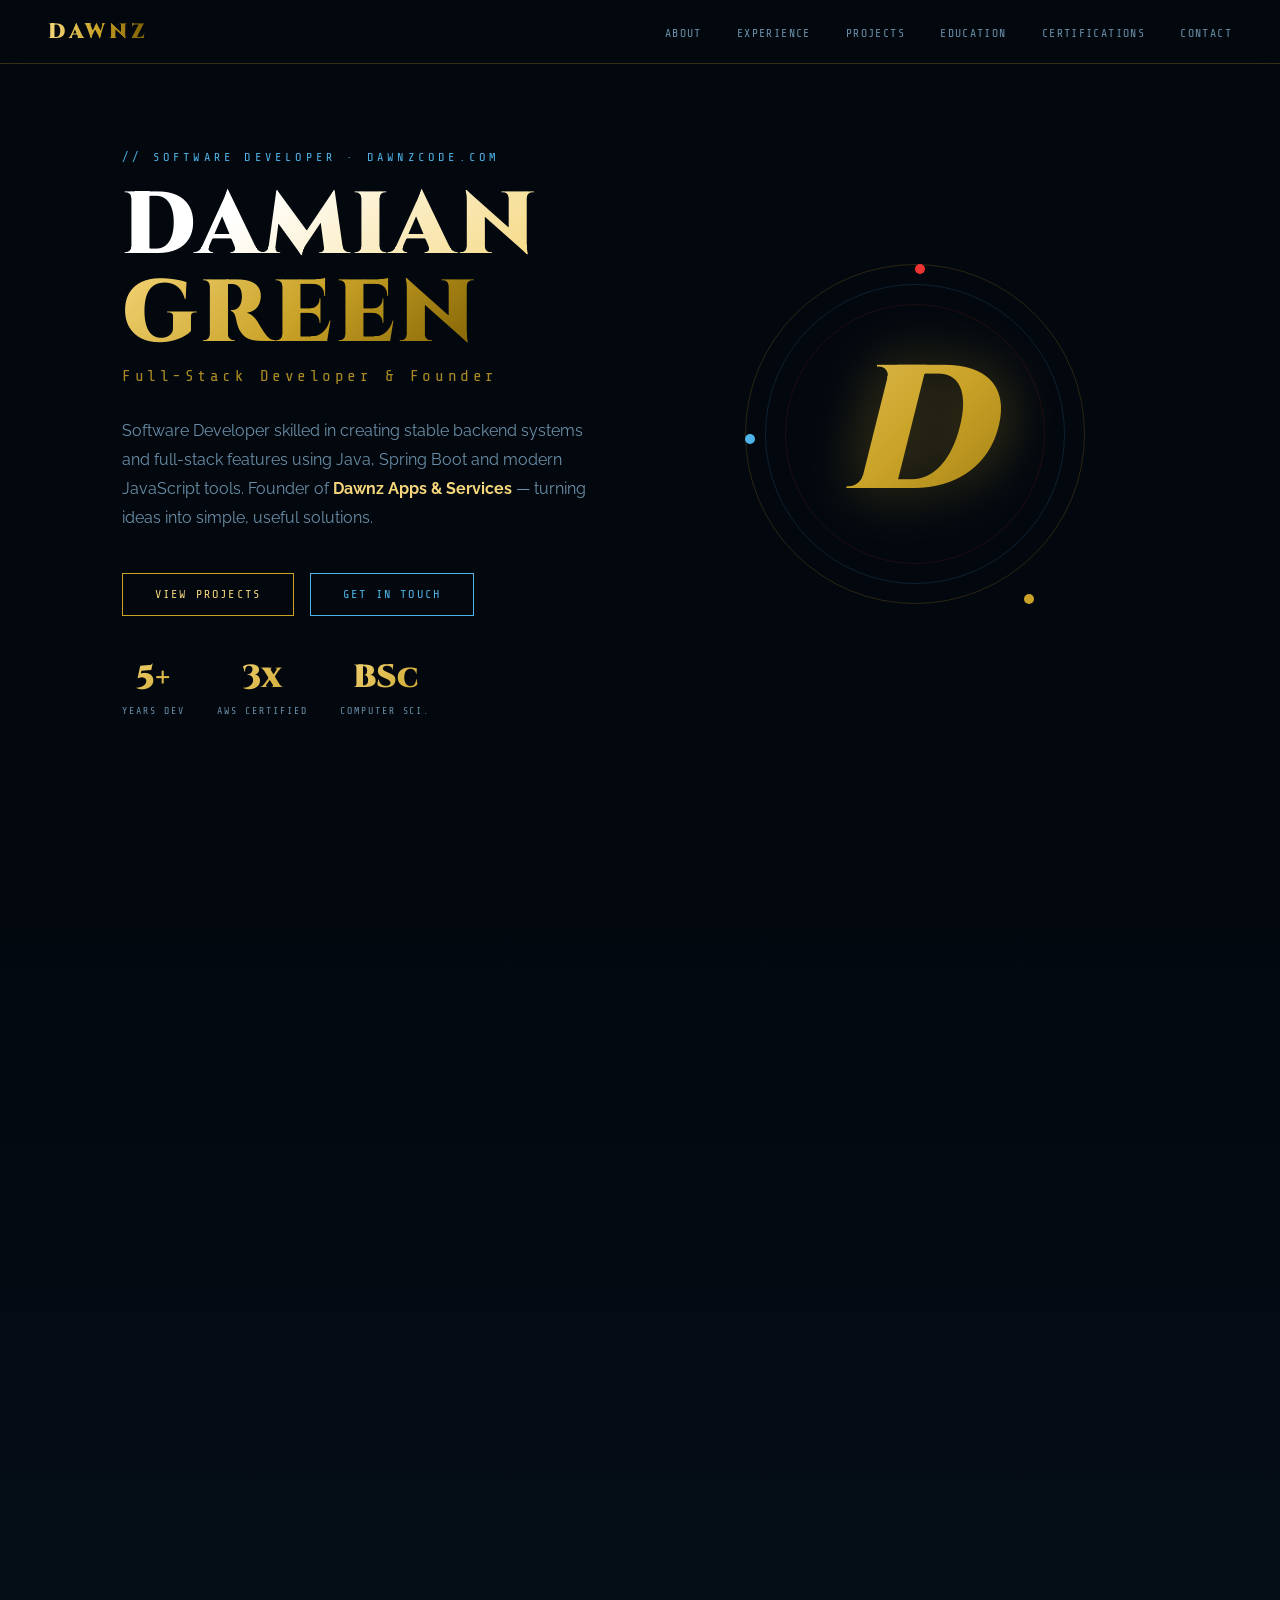
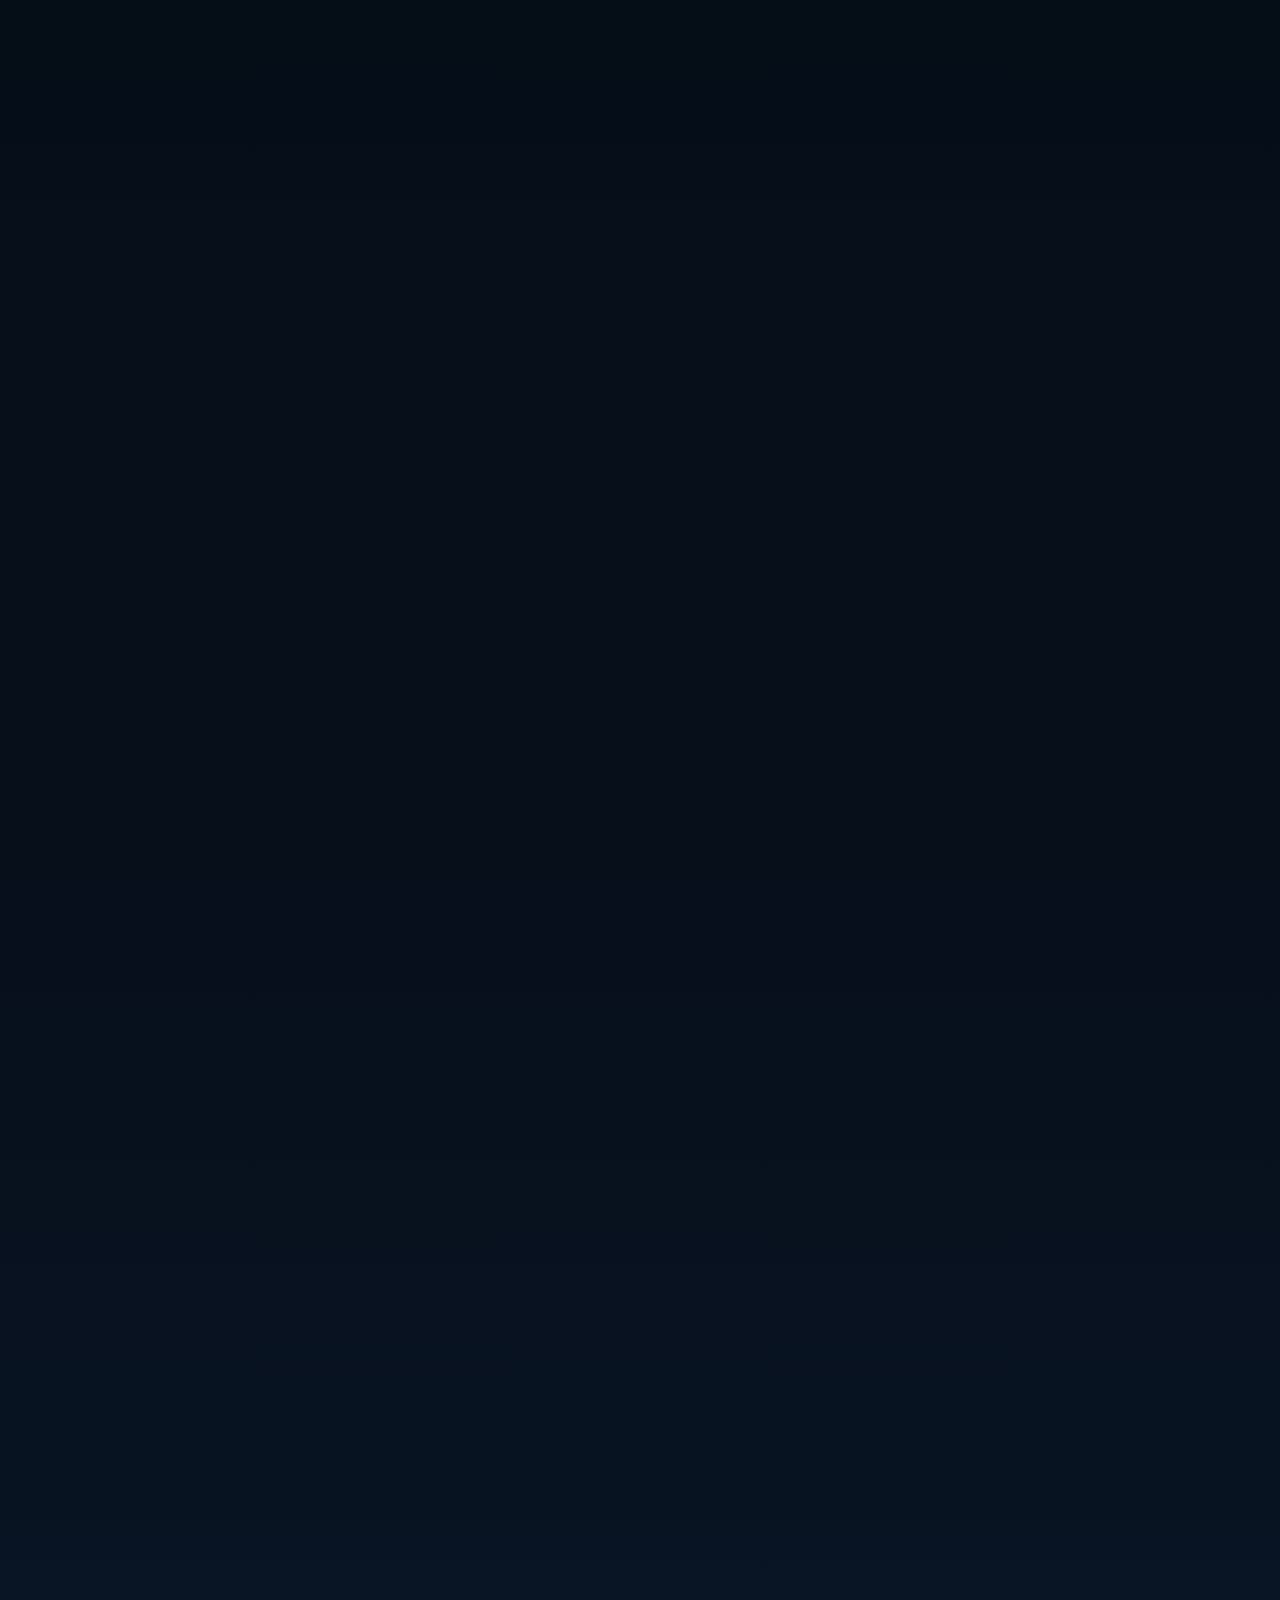
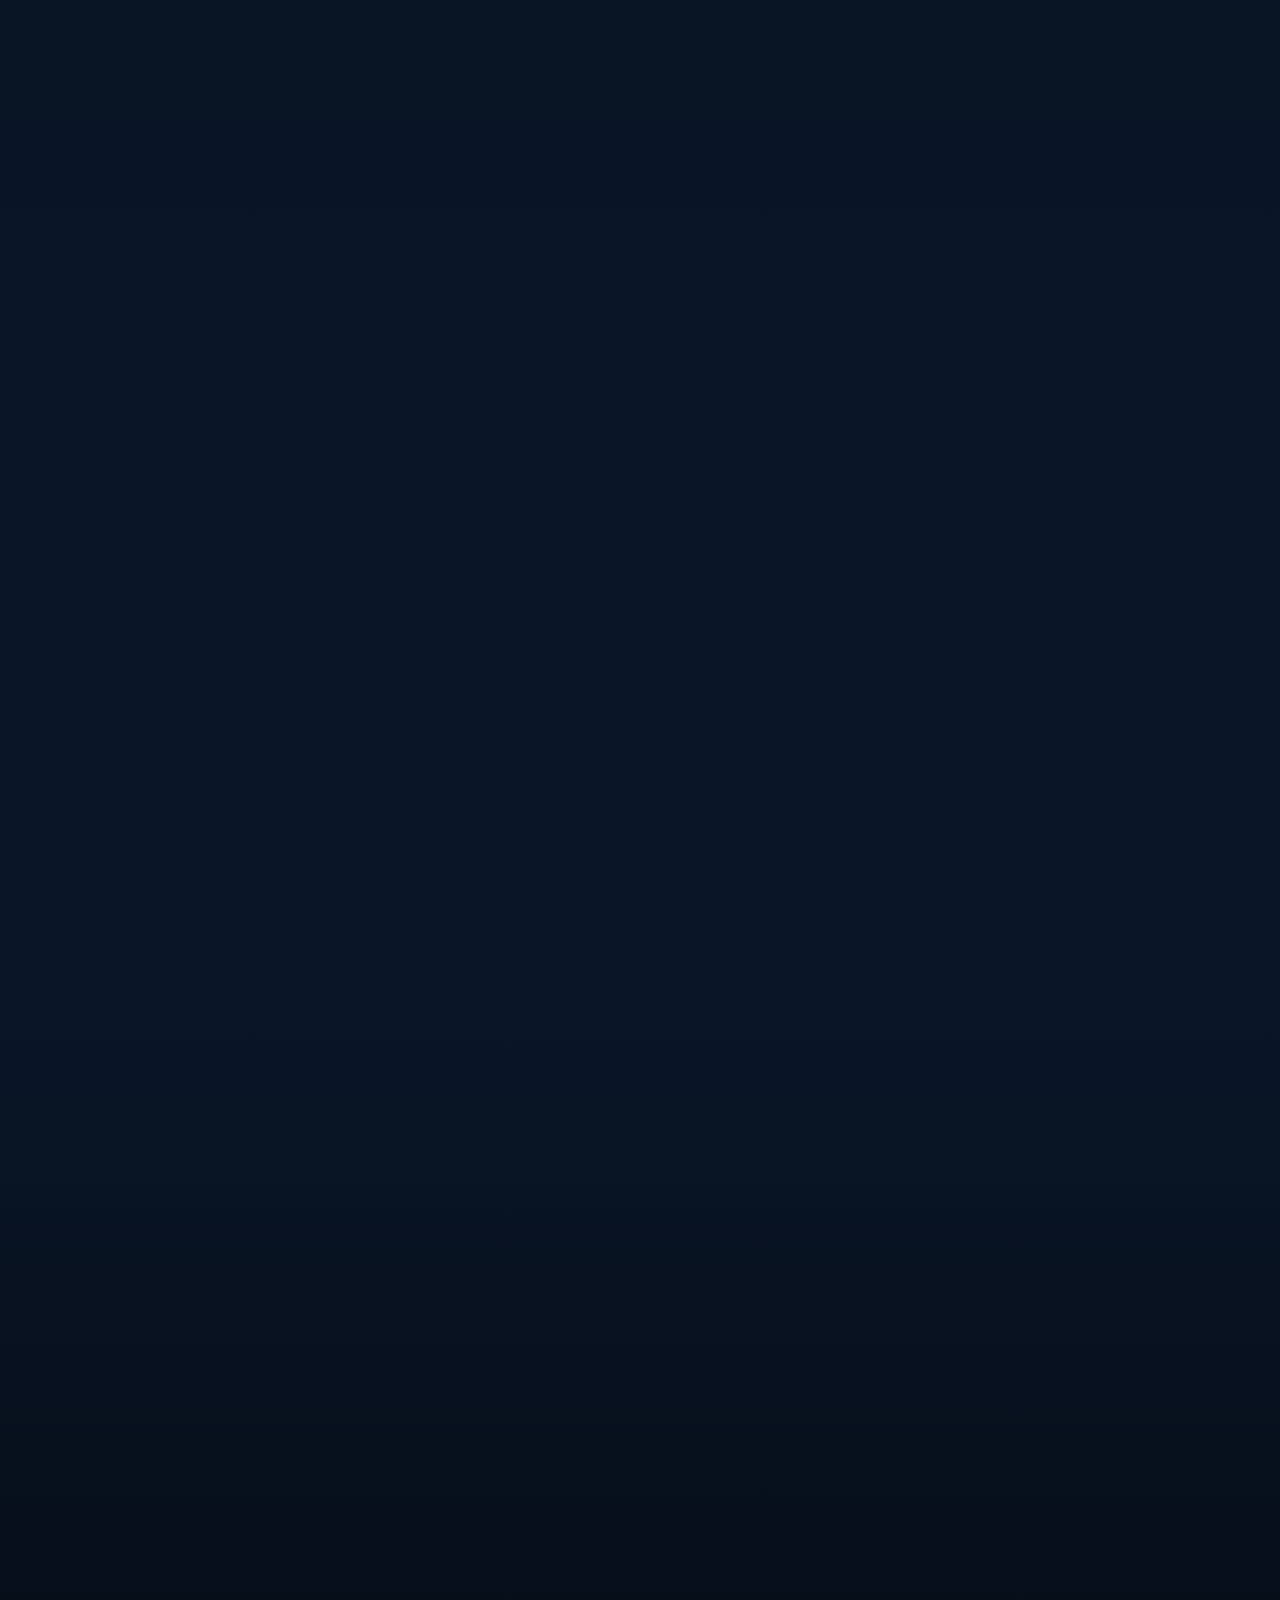
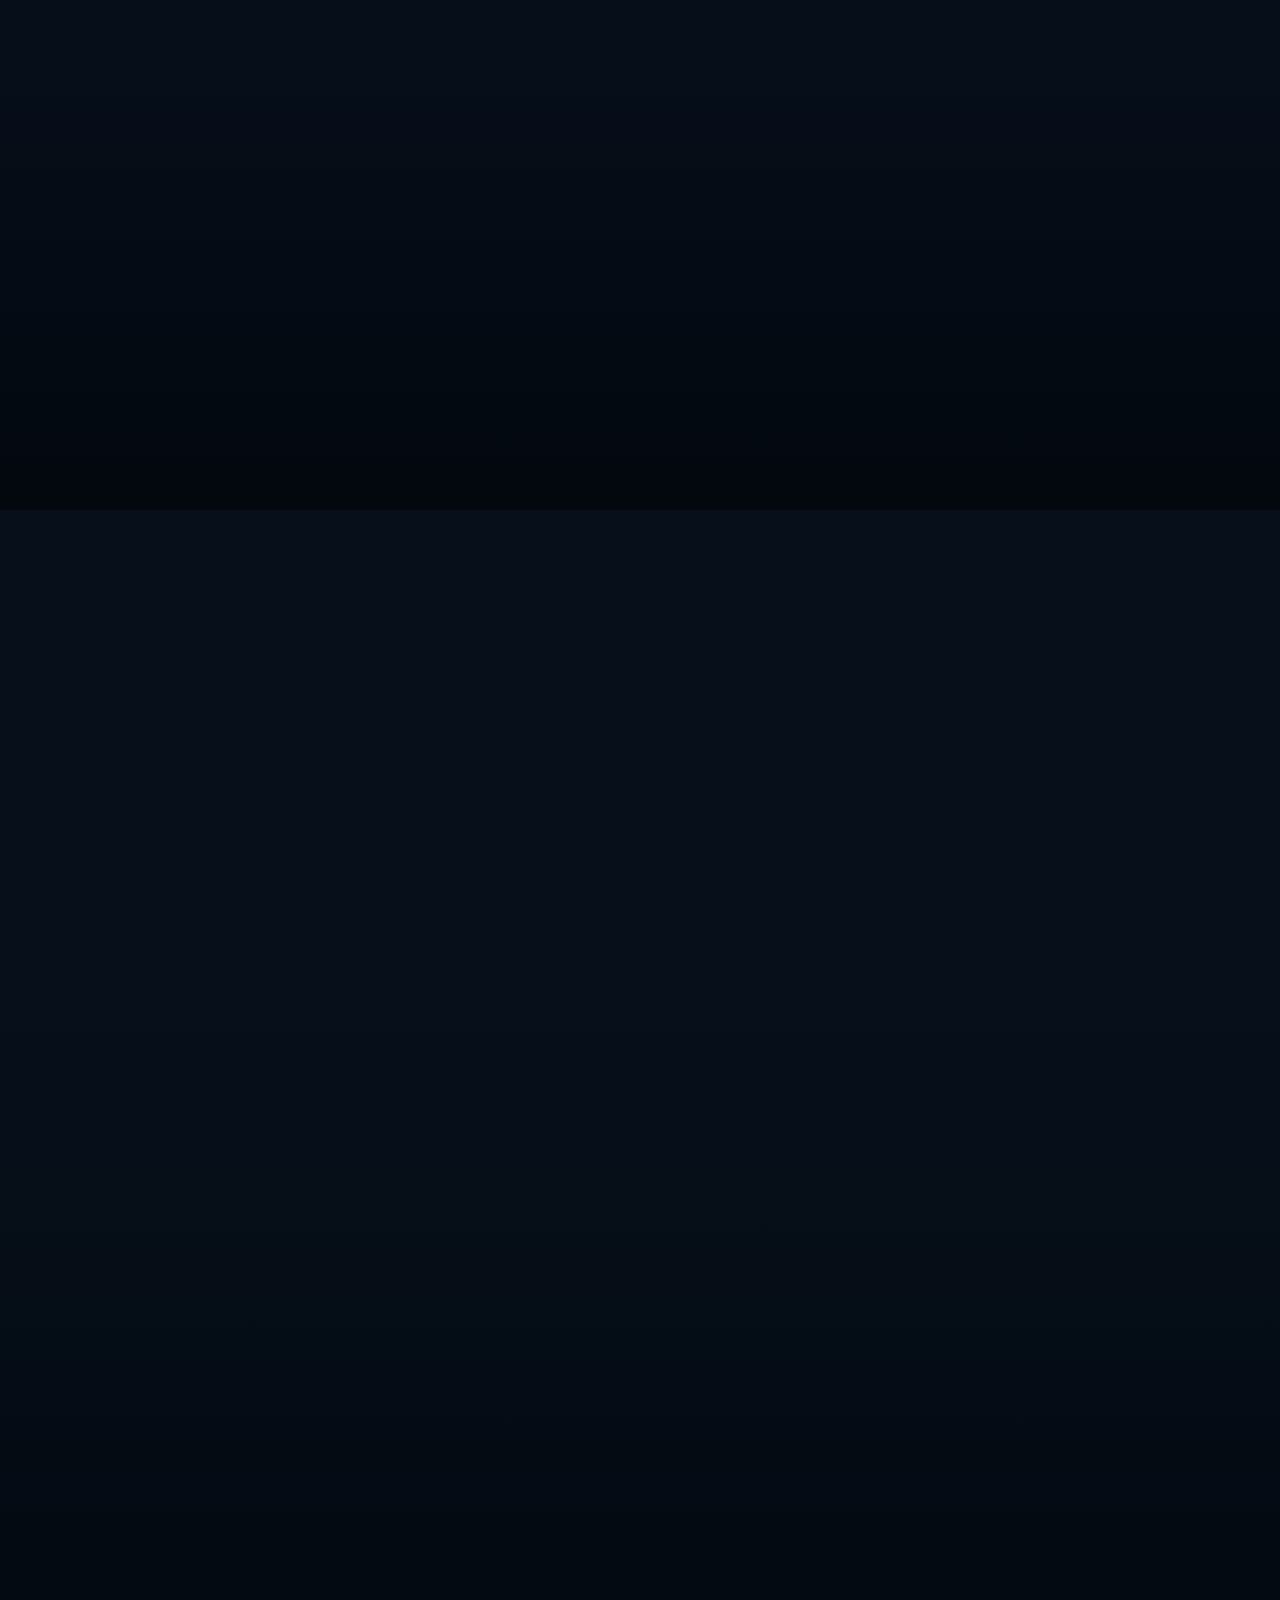
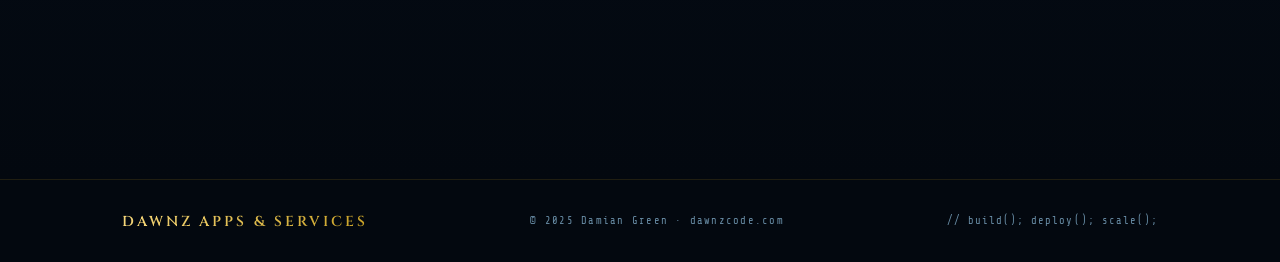
==== index.html @ a631eecb "git init" ====
<!DOCTYPE html>
<html lang="en">
<head>
<meta charset="UTF-8"/>
<meta name="viewport" content="width=device-width, initial-scale=1.0"/>
<title>Damian Green — Software Developer | dawnzcode.com</title>
<link href="https://fonts.googleapis.com/css2?family=Cinzel:wght@400;600;900&family=Share+Tech+Mono&family=Raleway:wght@300;400;600&display=swap" rel="stylesheet"/>
<style>
:root {
  --gold:    #C9A227;
  --gold-lt: #F5D67A;
  --gold-dk: #7A5C00;
  --blue:    #4EB3E8;
  --blue-dk: #1A6FA8;
  --red:     #EE3333;
  --bg:      #03080F;
  --bg2:     #060f1a;
  --bg3:     #0a1628;
  --text:    #D0E8F8;
  --muted:   #6a8fa8;
  --white:   #FFFFFF;
  --font-title: 'Cinzel', serif;
  --font-mono:  'Share Tech Mono', monospace;
  --font-body:  'Raleway', sans-serif;
}

*, *::before, *::after { box-sizing: border-box; margin: 0; padding: 0; }

html { scroll-behavior: smooth; }

body {
  background: var(--bg);
  color: var(--text);
  font-family: var(--font-body);
  overflow-x: hidden;
  cursor: default;
}

/* ── MATRIX CANVAS ─────────────────────────────── */
#matrix-bg {
  position: fixed; inset: 0;
  z-index: 0;
  opacity: 0.13;
  pointer-events: none;
}

/* ── NAV ────────────────────────────────────────── */
nav {
  position: fixed; top: 0; left: 0; right: 0;
  z-index: 100;
  display: flex; align-items: center; justify-content: space-between;
  padding: 0 3rem;
  height: 64px;
  background: rgba(3,8,15,0.88);
  backdrop-filter: blur(12px);
  border-bottom: 1px solid rgba(201,162,39,0.25);
}

.nav-logo {
  font-family: var(--font-title);
  font-size: 1.3rem;
  font-weight: 900;
  letter-spacing: 0.18em;
  background: linear-gradient(90deg, var(--gold-lt), var(--gold), var(--gold-dk));
  -webkit-background-clip: text; -webkit-text-fill-color: transparent;
  text-decoration: none;
}

.nav-links { display: flex; gap: 2.2rem; list-style: none; }
.nav-links a {
  font-family: var(--font-mono);
  font-size: 0.72rem;
  letter-spacing: 0.12em;
  color: var(--muted);
  text-decoration: none;
  text-transform: uppercase;
  transition: color 0.2s;
  position: relative;
}
.nav-links a::after {
  content: '';
  position: absolute; bottom: -4px; left: 0; right: 0;
  height: 1px;
  background: var(--gold);
  transform: scaleX(0);
  transition: transform 0.2s;
}
.nav-links a:hover { color: var(--gold-lt); }
.nav-links a:hover::after { transform: scaleX(1); }

/* ── SECTIONS ───────────────────────────────────── */
section {
  position: relative; z-index: 1;
  padding: 6rem 0;
}

.container {
  max-width: 1100px;
  margin: 0 auto;
  padding: 0 2rem;
}

/* ── SECTION LABELS ─────────────────────────────── */
.section-label {
  font-family: var(--font-mono);
  font-size: 0.7rem;
  letter-spacing: 0.3em;
  color: var(--gold);
  opacity: 0.7;
  margin-bottom: 0.5rem;
  text-transform: uppercase;
}

.section-title {
  font-family: var(--font-title);
  font-size: clamp(1.8rem, 4vw, 2.8rem);
  font-weight: 600;
  letter-spacing: 0.08em;
  color: var(--white);
  margin-bottom: 1rem;
  position: relative;
}

.section-title span {
  background: linear-gradient(90deg, var(--gold-lt), var(--gold));
  -webkit-background-clip: text; -webkit-text-fill-color: transparent;
}

.divider {
  width: 80px; height: 2px;
  background: linear-gradient(90deg, var(--gold), var(--blue), var(--red));
  margin-bottom: 3rem;
  border-radius: 2px;
}

/* ── HERO ───────────────────────────────────────── */
#hero {
  min-height: 100vh;
  display: flex; align-items: center;
  padding-top: 64px;
  overflow: hidden;
}

.hero-grid {
  display: grid;
  grid-template-columns: 1fr 1fr;
  gap: 4rem;
  align-items: center;
}

.hero-eyebrow {
  font-family: var(--font-mono);
  font-size: 0.75rem;
  letter-spacing: 0.35em;
  color: var(--blue);
  text-transform: uppercase;
  margin-bottom: 1.2rem;
}

.hero-name {
  font-family: var(--font-title);
  font-size: clamp(3rem, 7vw, 5.5rem);
  font-weight: 900;
  line-height: 1;
  letter-spacing: 0.04em;
  margin-bottom: 0.5rem;
}

.hero-name .first {
  background: linear-gradient(135deg, var(--white) 30%, var(--gold-lt));
  -webkit-background-clip: text; -webkit-text-fill-color: transparent;
}
.hero-name .last {
  background: linear-gradient(135deg, var(--gold-lt), var(--gold), var(--gold-dk));
  -webkit-background-clip: text; -webkit-text-fill-color: transparent;
}

.hero-role {
  font-family: var(--font-mono);
  font-size: 1rem;
  letter-spacing: 0.22em;
  color: var(--gold);
  margin-bottom: 2rem;
  opacity: 0.85;
}

.hero-bio {
  font-size: 1rem;
  line-height: 1.8;
  color: var(--muted);
  max-width: 500px;
  margin-bottom: 2.5rem;
}

.hero-cta {
  display: flex; gap: 1rem; flex-wrap: wrap;
}

.btn-primary {
  font-family: var(--font-mono);
  font-size: 0.75rem;
  letter-spacing: 0.18em;
  text-transform: uppercase;
  padding: 0.85rem 2rem;
  background: transparent;
  border: 1px solid var(--gold);
  color: var(--gold-lt);
  cursor: pointer;
  text-decoration: none;
  transition: all 0.25s;
  position: relative;
  overflow: hidden;
}
.btn-primary::before {
  content: '';
  position: absolute; inset: 0;
  background: var(--gold);
  transform: translateX(-100%);
  transition: transform 0.25s;
  z-index: -1;
}
.btn-primary:hover { color: var(--bg); }
.btn-primary:hover::before { transform: translateX(0); }

.btn-secondary {
  font-family: var(--font-mono);
  font-size: 0.75rem;
  letter-spacing: 0.18em;
  text-transform: uppercase;
  padding: 0.85rem 2rem;
  background: transparent;
  border: 1px solid var(--blue);
  color: var(--blue);
  cursor: pointer;
  text-decoration: none;
  transition: all 0.25s;
}
.btn-secondary:hover {
  background: var(--blue);
  color: var(--bg);
}

/* Hero logo / visual side */
.hero-visual {
  display: flex; align-items: center; justify-content: center;
  position: relative;
}

.logo-container {
  position: relative;
  width: 340px; height: 340px;
}

.logo-ring {
  position: absolute; inset: 0;
  border-radius: 50%;
  border: 1px solid rgba(201,162,39,0.2);
  animation: ringPulse 3s ease-in-out infinite;
}
.logo-ring:nth-child(2) {
  inset: 20px;
  border-color: rgba(78,179,232,0.15);
  animation-delay: 0.8s;
}
.logo-ring:nth-child(3) {
  inset: 40px;
  border-color: rgba(238,51,51,0.12);
  animation-delay: 1.6s;
}

@keyframes ringPulse {
  0%, 100% { opacity: 0.4; transform: scale(1); }
  50% { opacity: 0.8; transform: scale(1.02); }
}

.logo-d {
  position: absolute; inset: 0;
  display: flex; align-items: center; justify-content: center;
  font-family: var(--font-title);
  font-size: 11rem;
  font-weight: 900;
  font-style: italic;
  background: linear-gradient(135deg, var(--gold-lt), var(--gold), var(--gold-dk));
  -webkit-background-clip: text; -webkit-text-fill-color: transparent;
  filter: drop-shadow(0 0 30px rgba(201,162,39,0.4));
  animation: logoFloat 4s ease-in-out infinite;
}

@keyframes logoFloat {
  0%, 100% { transform: translateY(0); }
  50% { transform: translateY(-8px); }
}

.logo-orbit {
  position: absolute;
  width: 10px; height: 10px;
  border-radius: 50%;
  animation: orbit 6s linear infinite;
}
.logo-orbit.blue { background: var(--blue); top: 50%; left: 0; animation-duration: 5s; }
.logo-orbit.red  { background: var(--red);  top: 0; left: 50%; animation-duration: 8s; animation-delay: -2s; }
.logo-orbit.gold { background: var(--gold); bottom: 0; right: 15%; animation-duration: 7s; animation-delay: -4s; }

@keyframes orbit {
  from { transform: rotate(0deg) translateX(160px) rotate(0deg); }
  to   { transform: rotate(360deg) translateX(160px) rotate(-360deg); }
}

.hero-stats {
  display: flex; gap: 2rem; margin-top: 2.5rem;
}
.stat { text-align: center; }
.stat-num {
  font-family: var(--font-title);
  font-size: 2rem;
  font-weight: 900;
  background: linear-gradient(135deg, var(--gold-lt), var(--gold));
  -webkit-background-clip: text; -webkit-text-fill-color: transparent;
  display: block;
}
.stat-label {
  font-family: var(--font-mono);
  font-size: 0.62rem;
  letter-spacing: 0.2em;
  color: var(--muted);
  text-transform: uppercase;
}

/* ── ABOUT ──────────────────────────────────────── */
#about { background: linear-gradient(180deg, var(--bg) 0%, var(--bg2) 100%); }

.about-grid {
  display: grid;
  grid-template-columns: 1fr 1fr;
  gap: 5rem;
  align-items: start;
}

.about-text p {
  font-size: 0.97rem;
  line-height: 1.9;
  color: var(--muted);
  margin-bottom: 1.2rem;
}

.about-text p strong {
  color: var(--gold-lt);
  font-weight: 600;
}

.info-grid {
  display: grid;
  grid-template-columns: 1fr 1fr;
  gap: 1rem;
  margin-top: 2rem;
}

.info-item {
  padding: 0.8rem 1rem;
  border: 1px solid rgba(201,162,39,0.18);
  background: rgba(201,162,39,0.04);
}
.info-label {
  font-family: var(--font-mono);
  font-size: 0.62rem;
  letter-spacing: 0.2em;
  color: var(--gold);
  text-transform: uppercase;
  display: block;
  margin-bottom: 0.2rem;
}
.info-value {
  font-size: 0.9rem;
  color: var(--text);
}

/* Tech stack */
.tech-stack { display: flex; flex-direction: column; gap: 1rem; }

.tech-item {}
.tech-header {
  display: flex; justify-content: space-between; align-items: center;
  margin-bottom: 0.4rem;
}
.tech-name {
  font-family: var(--font-mono);
  font-size: 0.78rem;
  letter-spacing: 0.1em;
  color: var(--text);
}
.tech-pct {
  font-family: var(--font-mono);
  font-size: 0.7rem;
  color: var(--gold);
}
.tech-bar {
  height: 3px;
  background: rgba(255,255,255,0.07);
  border-radius: 2px;
  overflow: hidden;
}
.tech-fill {
  height: 100%;
  border-radius: 2px;
  background: linear-gradient(90deg, var(--gold-dk), var(--gold), var(--gold-lt));
  transform: scaleX(0);
  transform-origin: left;
  transition: transform 1.2s cubic-bezier(0.16,1,0.3,1);
}
.tech-fill.blue-fill {
  background: linear-gradient(90deg, var(--blue-dk), var(--blue));
}
.tech-fill.red-fill {
  background: linear-gradient(90deg, #8B0000, var(--red));
}
.tech-fill.animated { transform: scaleX(1); }

/* ── EDUCATION ──────────────────────────────────── */
#education { background: var(--bg2); }

.edu-timeline {
  display: grid;
  grid-template-columns: 1fr 1fr;
  gap: 2rem;
}

.edu-card {
  padding: 2rem;
  border: 1px solid rgba(201,162,39,0.2);
  background: rgba(201,162,39,0.03);
  position: relative;
  overflow: hidden;
  transition: border-color 0.3s, transform 0.3s;
}
.edu-card::before {
  content: '';
  position: absolute; top: 0; left: 0;
  width: 3px; height: 100%;
  background: linear-gradient(180deg, var(--gold), var(--blue), var(--red));
}
.edu-card:hover {
  border-color: rgba(201,162,39,0.5);
  transform: translateY(-4px);
}

.edu-years {
  font-family: var(--font-mono);
  font-size: 0.7rem;
  letter-spacing: 0.15em;
  color: var(--gold);
  margin-bottom: 0.5rem;
}
.edu-school {
  font-family: var(--font-title);
  font-size: 1.05rem;
  font-weight: 600;
  color: var(--white);
  margin-bottom: 0.3rem;
  letter-spacing: 0.05em;
}
.edu-degree {
  font-size: 0.87rem;
  color: var(--muted);
  margin-bottom: 1rem;
  line-height: 1.6;
}
.edu-badge {
  display: inline-block;
  font-family: var(--font-mono);
  font-size: 0.62rem;
  letter-spacing: 0.15em;
  padding: 0.25rem 0.7rem;
  border: 1px solid rgba(78,179,232,0.4);
  color: var(--blue);
  text-transform: uppercase;
}

/* ── EXPERIENCE ─────────────────────────────────── */
#experience { background: linear-gradient(180deg, var(--bg2) 0%, var(--bg3) 100%); }

.exp-list { display: flex; flex-direction: column; gap: 2rem; }

.exp-card {
  display: grid;
  grid-template-columns: 200px 1fr;
  gap: 0;
  border: 1px solid rgba(255,255,255,0.06);
  background: rgba(255,255,255,0.02);
  overflow: hidden;
  transition: border-color 0.3s;
}
.exp-card:hover { border-color: rgba(201,162,39,0.3); }

.exp-side {
  padding: 2rem 1.5rem;
  background: rgba(201,162,39,0.05);
  border-right: 1px solid rgba(201,162,39,0.15);
  display: flex; flex-direction: column; justify-content: space-between;
}
.exp-company {
  font-family: var(--font-title);
  font-size: 0.9rem;
  font-weight: 600;
  color: var(--white);
  letter-spacing: 0.05em;
  margin-bottom: 0.4rem;
}
.exp-period {
  font-family: var(--font-mono);
  font-size: 0.65rem;
  letter-spacing: 0.15em;
  color: var(--gold);
}
.exp-status {
  display: inline-block;
  margin-top: 0.8rem;
  font-family: var(--font-mono);
  font-size: 0.6rem;
  letter-spacing: 0.2em;
  padding: 0.2rem 0.6rem;
  border: 1px solid rgba(78,179,232,0.4);
  color: var(--blue);
  text-transform: uppercase;
}
.exp-status.current {
  border-color: rgba(100,220,100,0.5);
  color: #64dc64;
}

.exp-body { padding: 2rem; }
.exp-role {
  font-family: var(--font-mono);
  font-size: 0.75rem;
  letter-spacing: 0.2em;
  color: var(--gold);
  text-transform: uppercase;
  margin-bottom: 1rem;
}
.exp-points { list-style: none; display: flex; flex-direction: column; gap: 0.55rem; }
.exp-points li {
  font-size: 0.88rem;
  line-height: 1.7;
  color: var(--muted);
  padding-left: 1.2rem;
  position: relative;
}
.exp-points li::before {
  content: '▸';
  position: absolute; left: 0;
  color: var(--gold);
  font-size: 0.7rem;
}

/* ── CERTIFICATIONS ─────────────────────────────── */
#certifications { background: var(--bg3); }

.cert-grid {
  display: grid;
  grid-template-columns: repeat(3, 1fr);
  gap: 1.5rem;
}

.cert-card {
  padding: 2rem 1.5rem;
  border: 1px solid rgba(201,162,39,0.2);
  background: rgba(201,162,39,0.03);
  text-align: center;
  position: relative;
  overflow: hidden;
  transition: all 0.3s;
}
.cert-card::after {
  content: '';
  position: absolute; bottom: 0; left: 0; right: 0;
  height: 2px;
  background: linear-gradient(90deg, var(--blue), var(--gold), var(--red));
  transform: scaleX(0);
  transition: transform 0.3s;
}
.cert-card:hover {
  border-color: rgba(201,162,39,0.45);
  transform: translateY(-4px);
  background: rgba(201,162,39,0.07);
}
.cert-card:hover::after { transform: scaleX(1); }

.cert-badge-wrap {
  display: flex;
  justify-content: center;
  margin-bottom: 1.2rem;
  filter: drop-shadow(0 0 10px rgba(255,153,0,0.3));
  transition: filter 0.3s;
}
.cert-card:hover .cert-badge-wrap {
  filter: drop-shadow(0 0 18px rgba(255,153,0,0.6));
}
.cert-credly {
  font-family: var(--font-mono);
  font-size: 0.62rem;
  letter-spacing: 0.15em;
  color: var(--blue);
  text-transform: uppercase;
  margin-top: 0.5rem;
  opacity: 0.7;
  transition: opacity 0.2s;
}
.cert-card:hover .cert-credly { opacity: 1; }
.cert-title {
  font-family: var(--font-title);
  font-size: 0.85rem;
  font-weight: 600;
  color: var(--white);
  letter-spacing: 0.05em;
  margin-bottom: 0.4rem;
}
.cert-org {
  font-family: var(--font-mono);
  font-size: 0.65rem;
  letter-spacing: 0.15em;
  color: var(--gold);
  text-transform: uppercase;
}

/* ── PROJECTS ───────────────────────────────────── */
#projects { background: linear-gradient(180deg, var(--bg3) 0%, var(--bg) 100%); }

.projects-grid {
  display: grid;
  grid-template-columns: repeat(3, 1fr);
  gap: 1.5rem;
}

.project-card {
  border: 1px solid rgba(255,255,255,0.06);
  background: rgba(255,255,255,0.02);
  overflow: hidden;
  position: relative;
  transition: all 0.3s;
  text-decoration: none;
  display: block;
}
.project-card:hover {
  border-color: rgba(201,162,39,0.4);
  transform: translateY(-6px);
  box-shadow: 0 20px 40px rgba(0,0,0,0.4);
}

.project-header {
  padding: 1.8rem 1.8rem 1rem;
  border-bottom: 1px solid rgba(255,255,255,0.04);
  position: relative;
}
.project-tag {
  font-family: var(--font-mono);
  font-size: 0.6rem;
  letter-spacing: 0.2em;
  text-transform: uppercase;
  padding: 0.2rem 0.6rem;
  border: 1px solid;
  margin-bottom: 0.8rem;
  display: inline-block;
}
.project-tag.live   { border-color: rgba(100,220,100,0.4); color: #64dc64; }
.project-tag.build  { border-color: rgba(201,162,39,0.4);  color: var(--gold); }
.project-tag.expand { border-color: rgba(78,179,232,0.4);  color: var(--blue); }

.project-name {
  font-family: var(--font-title);
  font-size: 1.15rem;
  font-weight: 600;
  color: var(--white);
  letter-spacing: 0.06em;
  margin-bottom: 0.3rem;
}
.project-url {
  font-family: var(--font-mono);
  font-size: 0.65rem;
  letter-spacing: 0.1em;
  color: var(--gold);
  opacity: 0.7;
}
.project-body { padding: 1rem 1.8rem 1.8rem; }
.project-desc {
  font-size: 0.85rem;
  line-height: 1.7;
  color: var(--muted);
  margin-bottom: 1.2rem;
}
.project-tech {
  display: flex; flex-wrap: wrap; gap: 0.4rem;
}
.tech-pill {
  font-family: var(--font-mono);
  font-size: 0.6rem;
  letter-spacing: 0.12em;
  padding: 0.2rem 0.6rem;
  background: rgba(201,162,39,0.08);
  border: 1px solid rgba(201,162,39,0.2);
  color: var(--gold);
  text-transform: uppercase;
}

/* Expansion card */
.project-card.expansion-card {
  border: 1px dashed rgba(78,179,232,0.25);
  background: rgba(78,179,232,0.02);
}
.project-card.expansion-card:hover {
  border-color: rgba(78,179,232,0.5);
  box-shadow: 0 20px 40px rgba(78,179,232,0.1);
}

/* ── SKILLS ─────────────────────────────────────── */
#skills { background: var(--bg2); }

.skills-grid {
  display: grid;
  grid-template-columns: repeat(4, 1fr);
  gap: 1rem;
}

.skill-chip {
  padding: 0.9rem 1rem;
  border: 1px solid rgba(255,255,255,0.06);
  background: rgba(255,255,255,0.02);
  font-family: var(--font-mono);
  font-size: 0.75rem;
  letter-spacing: 0.1em;
  color: var(--muted);
  text-align: center;
  transition: all 0.25s;
  cursor: default;
}
.skill-chip:hover {
  border-color: rgba(201,162,39,0.35);
  color: var(--gold-lt);
  background: rgba(201,162,39,0.05);
}

/* ── CONTACT ────────────────────────────────────── */
#contact {
  background: linear-gradient(180deg, var(--bg2) 0%, var(--bg) 100%);
}

.contact-grid {
  display: grid;
  grid-template-columns: 1fr 1fr;
  gap: 5rem;
  align-items: start;
}

.contact-items { display: flex; flex-direction: column; gap: 1.5rem; }
.contact-item {
  display: flex; align-items: center; gap: 1.2rem;
  text-decoration: none;
  padding: 1rem 1.2rem;
  border: 1px solid rgba(255,255,255,0.06);
  background: rgba(255,255,255,0.02);
  transition: all 0.25s;
}
.contact-item:hover {
  border-color: rgba(201,162,39,0.35);
  background: rgba(201,162,39,0.04);
}
.contact-icon {
  font-family: var(--font-mono);
  font-size: 1.2rem;
  color: var(--gold);
  min-width: 2rem;
  text-align: center;
}
.contact-detail {}
.contact-label {
  font-family: var(--font-mono);
  font-size: 0.6rem;
  letter-spacing: 0.2em;
  color: var(--muted);
  text-transform: uppercase;
  display: block;
  margin-bottom: 0.15rem;
}
.contact-value {
  font-size: 0.9rem;
  color: var(--text);
}

.contact-cta {
  padding: 3rem;
  border: 1px solid rgba(201,162,39,0.2);
  background: rgba(201,162,39,0.03);
  position: relative;
  overflow: hidden;
}
.contact-cta::before {
  content: '';
  position: absolute; top: 0; left: 0; right: 0;
  height: 2px;
  background: linear-gradient(90deg, var(--blue), var(--gold), var(--red));
}
.contact-cta-title {
  font-family: var(--font-title);
  font-size: 1.6rem;
  font-weight: 600;
  color: var(--white);
  letter-spacing: 0.05em;
  margin-bottom: 0.8rem;
}
.contact-cta-text {
  font-size: 0.9rem;
  line-height: 1.8;
  color: var(--muted);
  margin-bottom: 2rem;
}

/* ── FOOTER ─────────────────────────────────────── */
footer {
  position: relative; z-index: 1;
  border-top: 1px solid rgba(201,162,39,0.15);
  padding: 2rem 0;
  text-align: center;
}
.footer-inner {
  display: flex; align-items: center; justify-content: space-between;
  max-width: 1100px; margin: 0 auto; padding: 0 2rem;
}
.footer-brand {
  font-family: var(--font-title);
  font-size: 0.9rem;
  font-weight: 600;
  letter-spacing: 0.2em;
  background: linear-gradient(90deg, var(--gold-lt), var(--gold));
  -webkit-background-clip: text; -webkit-text-fill-color: transparent;
}
.footer-copy {
  font-family: var(--font-mono);
  font-size: 0.65rem;
  letter-spacing: 0.12em;
  color: var(--muted);
}
.footer-code {
  font-family: var(--font-mono);
  font-size: 0.65rem;
  letter-spacing: 0.1em;
  color: var(--muted);
}

/* ── SCROLL REVEAL ──────────────────────────────── */
.reveal {
  opacity: 0;
  transform: translateY(28px);
  transition: opacity 0.7s ease, transform 0.7s ease;
}
.reveal.visible {
  opacity: 1;
  transform: translateY(0);
}

/* ── DECORATIVE HEX ─────────────────────────────── */
.hex-deco {
  position: absolute;
  font-family: var(--font-mono);
  font-size: 0.65rem;
  color: var(--gold);
  opacity: 0.08;
  pointer-events: none;
  line-height: 1.4;
  letter-spacing: 0.1em;
}

@media (max-width: 768px) {
  .hero-grid, .about-grid, .contact-grid { grid-template-columns: 1fr; }
  .hero-visual { display: none; }
  .edu-timeline, .cert-grid, .projects-grid { grid-template-columns: 1fr; }
  .skills-grid { grid-template-columns: repeat(2,1fr); }
  .exp-card { grid-template-columns: 1fr; }
  .exp-side { border-right: none; border-bottom: 1px solid rgba(201,162,39,0.15); }
  nav { padding: 0 1.2rem; }
  .nav-links { display: none; }
}
</style>
</head>
<body>

<canvas id="matrix-bg"></canvas>

<!-- NAV -->
<nav>
  <a href="#hero" class="nav-logo">DAWNZ</a>
  <ul class="nav-links">
    <li><a href="#about">About</a></li>
    <li><a href="#experience">Experience</a></li>
    <li><a href="#projects">Projects</a></li>
    <li><a href="#education">Education</a></li>
    <li><a href="#certifications">Certifications</a></li>
    <li><a href="#contact">Contact</a></li>
  </ul>
</nav>

<!-- HERO -->
<section id="hero">
  <div class="container">
    <div class="hero-grid">
      <div>
        <p class="hero-eyebrow">// software developer · dawnzcode.com</p>
        <h1 class="hero-name">
          <span class="first">DAMIAN</span><br>
          <span class="last">GREEN</span>
        </h1>
        <p class="hero-role">Full-Stack Developer &amp; Founder</p>
        <p class="hero-bio">
          Software Developer skilled in creating stable backend systems and full-stack features using Java, Spring Boot and modern JavaScript tools. Founder of <strong style="color:var(--gold-lt)">Dawnz Apps &amp; Services</strong> — turning ideas into simple, useful solutions.
        </p>
        <div class="hero-cta">
          <a href="#projects" class="btn-primary">View Projects</a>
          <a href="#contact" class="btn-secondary">Get In Touch</a>
        </div>
        <div class="hero-stats">
          <div class="stat">
            <span class="stat-num">5+</span>
            <span class="stat-label">Years Dev</span>
          </div>
          <div class="stat">
            <span class="stat-num">3x</span>
            <span class="stat-label">AWS Certified</span>
          </div>
          <div class="stat">
            <span class="stat-num">BSc</span>
            <span class="stat-label">Computer Sci.</span>
          </div>
        </div>
      </div>
      <div class="hero-visual">
        <div class="logo-container">
          <div class="logo-ring"></div>
          <div class="logo-ring"></div>
          <div class="logo-ring"></div>
          <div class="logo-d">D</div>
          <div class="logo-orbit blue"></div>
          <div class="logo-orbit red"></div>
          <div class="logo-orbit gold"></div>
        </div>
      </div>
    </div>
  </div>
</section>

<!-- ABOUT -->
<section id="about">
  <div class="container">
    <div class="reveal">
      <p class="section-label">// 01 &nbsp;·&nbsp; about</p>
      <h2 class="section-title">Who I <span>Am</span></h2>
      <div class="divider"></div>
    </div>
    <div class="about-grid">
      <div class="about-text reveal">
        <p>
          I'm <strong>Damian Green</strong>, a passionate Full-Stack Software Developer based in Kingston, Jamaica. I specialize in building robust, scalable backend systems and crafting seamless full-stack experiences that bridge great engineering with great user experience.
        </p>
        <p>
          With a BSc in Computer Science from the University of Technology, Jamaica, and over five years of industry experience, I've worked across enterprise fintech, mobile software, and energy sectors — always focused on building things that <strong>actually work</strong>.
        </p>
        <p>
          I'm also the founder of <strong>Dawnz Apps &amp; Services</strong>, a growing software solutions venture where I bring together my technical expertise and entrepreneurial drive to deliver modern digital products — including <strong>KPoppin</strong> and <strong>Jamaica Classifieds</strong>.
        </p>
        <div class="info-grid">
          <div class="info-item">
            <span class="info-label">Location</span>
            <span class="info-value">Kingston, Jamaica</span>
          </div>
          <div class="info-item">
            <span class="info-label">Domain</span>
            <span class="info-value">dawnzcode.com</span>
          </div>
          <div class="info-item">
            <span class="info-label">Degree</span>
            <span class="info-value">BSc Computer Science</span>
          </div>
          <div class="info-item">
            <span class="info-label">Status</span>
            <span class="info-value" style="color:#64dc64">Available for Hire</span>
          </div>
        </div>
      </div>
      <div class="reveal">
        <p class="section-label" style="margin-bottom:1.5rem;">// tech proficiency</p>
        <div class="tech-stack" id="techStack">
          <div class="tech-item">
            <div class="tech-header">
              <span class="tech-name">Java / Spring Boot</span>
              <span class="tech-pct">92%</span>
            </div>
            <div class="tech-bar"><div class="tech-fill" style="width:92%"></div></div>
          </div>
          <div class="tech-item">
            <div class="tech-header">
              <span class="tech-name">JavaScript / React / Vue</span>
              <span class="tech-pct">88%</span>
            </div>
            <div class="tech-bar"><div class="tech-fill blue-fill" style="width:88%"></div></div>
          </div>
          <div class="tech-item">
            <div class="tech-header">
              <span class="tech-name">Flutter / Mobile</span>
              <span class="tech-pct">78%</span>
            </div>
            <div class="tech-bar"><div class="tech-fill" style="width:78%"></div></div>
          </div>
          <div class="tech-item">
            <div class="tech-header">
              <span class="tech-name">MySQL / MongoDB</span>
              <span class="tech-pct">85%</span>
            </div>
            <div class="tech-bar"><div class="tech-fill red-fill" style="width:85%"></div></div>
          </div>
          <div class="tech-item">
            <div class="tech-header">
              <span class="tech-name">AWS / Cloud (Azure)</span>
              <span class="tech-pct">82%</span>
            </div>
            <div class="tech-bar"><div class="tech-fill blue-fill" style="width:82%"></div></div>
          </div>
          <div class="tech-item">
            <div class="tech-header">
              <span class="tech-name">Angular / TypeScript</span>
              <span class="tech-pct">76%</span>
            </div>
            <div class="tech-bar"><div class="tech-fill" style="width:76%"></div></div>
          </div>
        </div>
      </div>
    </div>
  </div>
</section>

<!-- EDUCATION -->
<section id="education">
  <div class="container">
    <div class="reveal">
      <p class="section-label">// 02 &nbsp;·&nbsp; education</p>
      <h2 class="section-title">Academic <span>Background</span></h2>
      <div class="divider"></div>
    </div>
    <div class="edu-timeline">
      <div class="edu-card reveal">
        <div class="edu-years">2010 – 2015</div>
        <div class="edu-school">University of Technology, Jamaica</div>
        <div class="edu-degree">
          Bachelor of Science in Computer Science<br>
          <span style="font-size:0.82rem; color:var(--muted);">Gained deep expertise in software engineering, data structures, algorithms, and systems design. Foundation for a career in full-stack and cloud development.</span>
        </div>
        <span class="edu-badge">BSc · Computer Science</span>
      </div>
      <div class="edu-card reveal" style="transition-delay:0.15s">
        <div class="edu-years">2004 – 2010</div>
        <div class="edu-school">St. George's College, Kingston</div>
        <div class="edu-degree">
          High School Diploma (CXC / CAPE)<br>
          <span style="font-size:0.82rem; color:var(--muted);">Grounded in the tradition of academic excellence and discipline. Early exposure to mathematics and sciences fueled a passion for technology and problem solving.</span>
        </div>
        <span class="edu-badge" style="border-color:rgba(78,179,232,0.4); color:var(--blue)">St. George's College</span>
      </div>
    </div>
  </div>
</section>

<!-- EXPERIENCE -->
<section id="experience">
  <div class="container">
    <div class="reveal">
      <p class="section-label">// 03 &nbsp;·&nbsp; experience</p>
      <h2 class="section-title">Work <span>Experience</span></h2>
      <div class="divider"></div>
    </div>
    <div class="exp-list">

      <div class="exp-card reveal">
        <div class="exp-side">
          <div>
            <div class="exp-company">Blue Chip Strategies Limited</div>
            <div class="exp-period">2022 – Present</div>
          </div>
          <div style="display:flex;flex-direction:column;gap:0.4rem;margin-top:0.8rem;">
            <span class="exp-status current">● Current</span>
            <span class="exp-status" style="border-color:rgba(201,162,39,0.4);color:var(--gold);">Full-Time</span>
          </div>
        </div>
        <div class="exp-body">
          <div class="exp-role">Software Developer</div>
          <ul class="exp-points">
            <li>Developed RESTful APIs using Spring Boot, integrating JPA/Hibernate with relational and NoSQL databases (H2 and MongoDB).</li>
            <li>Built single-page web applications using React and modern JavaScript, implementing responsive UI layouts with CSS Flexbox and Grid.</li>
            <li>Collaborated within Agile teams to build and maintain applications using Spring Boot, Vue.js, and React.</li>
            <li>Implemented automated testing and code coverage tools to improve application reliability and maintainability.</li>
            <li>Supported cloud deployments on Azure and AWS while developing responsive, user-focused web features.</li>
          </ul>
        </div>
      </div>

      <div class="exp-card reveal">
        <div class="exp-side">
          <div>
            <div class="exp-company">Smart Mobile Solutions</div>
            <div class="exp-period">2021</div>
          </div>
          <span class="exp-status">Contract</span>
        </div>
        <div class="exp-body">
          <div class="exp-role">Software Developer</div>
          <ul class="exp-points">
            <li>Collaborated within an Agile development team to build and maintain mobile and web applications.</li>
            <li>Implemented automated testing and code coverage tools to improve reliability.</li>
            <li>Supported cloud deployments on Azure and AWS while developing responsive features.</li>
          </ul>
        </div>
      </div>

      <div class="exp-card reveal">
        <div class="exp-side">
          <div>
            <div class="exp-company">Rubis Energy</div>
            <div class="exp-period">2020</div>
          </div>
          <span class="exp-status">Contract</span>
        </div>
        <div class="exp-body">
          <div class="exp-role">Card Services Support</div>
          <ul class="exp-points">
            <li>Provided technical and operational support for fleet card services, assisting corporate clients with card usage and account inquiries.</li>
            <li>Maintained strong working relationships with internal teams, vendors, and corporate clients to support fleet card operations.</li>
          </ul>
        </div>
      </div>

    </div>
  </div>
</section>

<!-- CERTIFICATIONS -->
<section id="certifications">
  <div class="container">
    <div class="reveal">
      <p class="section-label">// 04 &nbsp;·&nbsp; certifications</p>
      <h2 class="section-title">My <span>Certifications</span></h2>
      <div class="divider"></div>
    </div>

    <!-- AWS Sub-heading -->
    <div class="reveal" style="margin-bottom:2rem;">
      <div style="display:flex;align-items:center;gap:1rem;">
        <svg width="36" height="36" viewBox="0 0 100 100" xmlns="http://www.w3.org/2000/svg">
          <rect width="100" height="100" rx="14" fill="#232F3E"/>
          <path d="M28 64 L36 36 L44 56 L52 36 L60 56 L68 36 L76 64" fill="none" stroke="#FF9900" stroke-width="5" stroke-linejoin="round" stroke-linecap="round"/>
          <path d="M22 74 Q50 82 78 74" fill="none" stroke="#FF9900" stroke-width="3" stroke-linecap="round"/>
          <polygon points="78,74 84,70 83,77" fill="#FF9900"/>
        </svg>
        <div>
          <div style="font-family:var(--font-title);font-size:1rem;font-weight:600;color:var(--white);letter-spacing:0.08em;">Amazon Web Services</div>
          <div style="font-family:var(--font-mono);font-size:0.65rem;letter-spacing:0.18em;color:var(--gold);text-transform:uppercase;">3 Associate-Level Certifications</div>
        </div>
      </div>
    </div>

    <div class="cert-grid">

      <!-- Solutions Architect -->
      <a href="https://www.credly.com/earner/earned/share/3a27eb5b-90b8-4006-842c-221c4dc78890" target="_blank" class="cert-card reveal" style="text-decoration:none;display:block;">
        <div class="cert-badge-wrap">
          <svg viewBox="0 0 120 120" xmlns="http://www.w3.org/2000/svg" width="72" height="72">
            <polygon points="60,6 112,34 112,86 60,114 8,86 8,34" fill="#232F3E" stroke="#FF9900" stroke-width="3"/>
            <polygon points="60,18 100,40 100,80 60,102 20,80 20,40" fill="#1a2332" stroke="#FF9900" stroke-width="1.5" stroke-dasharray="4 3"/>
            <text x="60" y="54" text-anchor="middle" font-family="monospace" font-weight="700" font-size="11" fill="#FF9900" letter-spacing="0">AWS</text>
            <text x="60" y="68" text-anchor="middle" font-family="monospace" font-size="7.5" fill="#FFFFFF" letter-spacing="0.5">SOLUTIONS</text>
            <text x="60" y="79" text-anchor="middle" font-family="monospace" font-size="7.5" fill="#FFFFFF" letter-spacing="0.5">ARCHITECT</text>
            <text x="60" y="91" text-anchor="middle" font-family="monospace" font-size="6.5" fill="#FF9900" letter-spacing="0.5">ASSOCIATE</text>
          </svg>
        </div>
        <div class="cert-title">AWS Certified Solutions Architect</div>
        <div class="cert-org" style="margin-bottom:0.6rem;">Associate</div>
        <div class="cert-credly">View on Credly ↗</div>
      </a>

      <!-- Developer -->
      <a href="https://www.credly.com/earner/earned/share/877b4118-1e9f-44ce-823a-28af89a6ed4a" target="_blank" class="cert-card reveal" style="text-decoration:none;display:block;transition-delay:0.12s;">
        <div class="cert-badge-wrap">
          <svg viewBox="0 0 120 120" xmlns="http://www.w3.org/2000/svg" width="72" height="72">
            <polygon points="60,6 112,34 112,86 60,114 8,86 8,34" fill="#232F3E" stroke="#FF9900" stroke-width="3"/>
            <polygon points="60,18 100,40 100,80 60,102 20,80 20,40" fill="#1a2332" stroke="#FF9900" stroke-width="1.5" stroke-dasharray="4 3"/>
            <text x="60" y="54" text-anchor="middle" font-family="monospace" font-weight="700" font-size="11" fill="#FF9900">AWS</text>
            <text x="60" y="68" text-anchor="middle" font-family="monospace" font-size="8" fill="#FFFFFF" letter-spacing="0.5">DEVELOPER</text>
            <text x="60" y="91" text-anchor="middle" font-family="monospace" font-size="6.5" fill="#FF9900" letter-spacing="0.5">ASSOCIATE</text>
          </svg>
        </div>
        <div class="cert-title">AWS Certified Developer</div>
        <div class="cert-org" style="margin-bottom:0.6rem;">Associate</div>
        <div class="cert-credly">View on Credly ↗</div>
      </a>

      <!-- CloudOps -->
      <a href="https://www.credly.com/earner/earned/share/71a60351-9f42-47e9-8de1-e21e7212d8bc" target="_blank" class="cert-card reveal" style="text-decoration:none;display:block;transition-delay:0.24s;">
        <div class="cert-badge-wrap">
          <svg viewBox="0 0 120 120" xmlns="http://www.w3.org/2000/svg" width="72" height="72">
            <polygon points="60,6 112,34 112,86 60,114 8,86 8,34" fill="#232F3E" stroke="#FF9900" stroke-width="3"/>
            <polygon points="60,18 100,40 100,80 60,102 20,80 20,40" fill="#1a2332" stroke="#FF9900" stroke-width="1.5" stroke-dasharray="4 3"/>
            <text x="60" y="54" text-anchor="middle" font-family="monospace" font-weight="700" font-size="11" fill="#FF9900">AWS</text>
            <text x="60" y="66" text-anchor="middle" font-family="monospace" font-size="8" fill="#FFFFFF" letter-spacing="0.5">CLOUDOPS</text>
            <text x="60" y="77" text-anchor="middle" font-family="monospace" font-size="7.5" fill="#FFFFFF" letter-spacing="0.5">ENGINEER</text>
            <text x="60" y="91" text-anchor="middle" font-family="monospace" font-size="6.5" fill="#FF9900" letter-spacing="0.5">ASSOCIATE</text>
          </svg>
        </div>
        <div class="cert-title">AWS Certified CloudOps Engineer</div>
        <div class="cert-org" style="margin-bottom:0.6rem;">Associate</div>
        <div class="cert-credly">View on Credly ↗</div>
      </a>

    </div>
  </div>
</section>

<!-- PROJECTS -->
<section id="projects">
  <div class="container">
    <div class="reveal">
      <p class="section-label">// 05 &nbsp;·&nbsp; projects</p>
      <h2 class="section-title">Dawnz <span>Portfolio</span></h2>
      <div class="divider"></div>
      <p style="color:var(--muted); font-size:0.9rem; margin-bottom:3rem; max-width:580px;">
        Personal and commercial projects under the <span style="color:var(--gold-lt)">Dawnz Apps &amp; Services</span> umbrella, hosted at dawnzcode.com — with more expanding soon.
      </p>
    </div>
    <div class="projects-grid">

      <a href="https://kpoppin.dawnzcode.com" target="_blank" class="project-card reveal">
        <div class="project-header">
          <span class="project-tag live">● Live</span>
          <div class="project-name">KPoppin</div>
          <div class="project-url">kpoppin.dawnzcode.com</div>
        </div>
        <div class="project-body">
          <p class="project-desc">A dynamic K-Pop culture platform bringing music, content and community together. Built with a modern full-stack architecture and designed for a global fanbase.</p>
          <div class="project-tech">
            <span class="tech-pill">React</span>
            <span class="tech-pill">Spring Boot</span>
            <span class="tech-pill">MongoDB</span>
            <span class="tech-pill">AWS</span>
          </div>
        </div>
      </a>

      <a href="https://jamaica-classifieds.dawnzcode.com" target="_blank" class="project-card reveal" style="transition-delay:0.12s">
        <div class="project-header">
          <span class="project-tag live">● Live</span>
          <div class="project-name">Jamaica Classifieds</div>
          <div class="project-url">jamaica-classifieds.dawnzcode.com</div>
        </div>
        <div class="project-body">
          <p class="project-desc">A local Jamaican marketplace platform connecting buyers and sellers. Feature-rich classified listings with category search, geo-filtering, and real-time notifications.</p>
          <div class="project-tech">
            <span class="tech-pill">Vue.js</span>
            <span class="tech-pill">Spring Boot</span>
            <span class="tech-pill">MySQL</span>
            <span class="tech-pill">AWS S3</span>
          </div>
        </div>
      </a>

      <div class="project-card expansion-card reveal" style="transition-delay:0.24s">
        <div class="project-header">
          <span class="project-tag expand">◌ Expanding</span>
          <div class="project-name">Dawnz Enterprise API</div>
          <div class="project-url">api.dawnzcode.com</div>
        </div>
        <div class="project-body">
          <p class="project-desc">A shared microservices API gateway powering all Dawnz products — authentication, notifications, payment processing and analytics under one scalable cloud-native roof.</p>
          <div class="project-tech">
            <span class="tech-pill">Spring Boot</span>
            <span class="tech-pill">Docker</span>
            <span class="tech-pill">AWS ECS</span>
            <span class="tech-pill">MongoDB</span>
          </div>
        </div>
      </div>

      <div class="project-card expansion-card reveal" style="transition-delay:0.36s">
        <div class="project-header">
          <span class="project-tag build">◎ Building</span>
          <div class="project-name">Dawnz Mobile</div>
          <div class="project-url">mobile.dawnzcode.com</div>
        </div>
        <div class="project-body">
          <p class="project-desc">Cross-platform Flutter mobile apps for KPoppin and Jamaica Classifieds — bringing the full Dawnz ecosystem to iOS and Android with native-quality experiences.</p>
          <div class="project-tech">
            <span class="tech-pill">Flutter</span>
            <span class="tech-pill">Dart</span>
            <span class="tech-pill">Firebase</span>
            <span class="tech-pill">REST API</span>
          </div>
        </div>
      </div>

      <div class="project-card expansion-card reveal" style="transition-delay:0.48s">
        <div class="project-header">
          <span class="project-tag expand">◌ Expanding</span>
          <div class="project-name">Dawnz Analytics</div>
          <div class="project-url">analytics.dawnzcode.com</div>
        </div>
        <div class="project-body">
          <p class="project-desc">An internal analytics and insights dashboard for monitoring all Dawnz platform metrics — user growth, engagement, revenue, and deployment health in real time.</p>
          <div class="project-tech">
            <span class="tech-pill">React</span>
            <span class="tech-pill">D3.js</span>
            <span class="tech-pill">AWS CloudWatch</span>
          </div>
        </div>
      </div>

      <div class="project-card expansion-card reveal" style="transition-delay:0.6s">
        <div class="project-header">
          <span class="project-tag build">◎ Planned</span>
          <div class="project-name">IT Consultancy Portal</div>
          <div class="project-url">consult.dawnzcode.com</div>
        </div>
        <div class="project-body">
          <p class="project-desc">A client-facing portal for Dawnz hardware IT services — support tickets, hardware inventory management, and service scheduling for SME clients in Jamaica.</p>
          <div class="project-tech">
            <span class="tech-pill">Vue.js</span>
            <span class="tech-pill">Spring Boot</span>
            <span class="tech-pill">MySQL</span>
            <span class="tech-pill">AWS</span>
          </div>
        </div>
      </div>

    </div>
  </div>
</section>

<!-- SKILLS -->
<section id="skills">
  <div class="container">
    <div class="reveal">
      <p class="section-label">// 06 &nbsp;·&nbsp; skills</p>
      <h2 class="section-title">Core <span>Competencies</span></h2>
      <div class="divider"></div>
    </div>
    <div class="skills-grid reveal">
      <div class="skill-chip">Agile Development</div>
      <div class="skill-chip">Test Driven Dev</div>
      <div class="skill-chip">Leadership</div>
      <div class="skill-chip">Critical Thinking</div>
      <div class="skill-chip">Teamwork</div>
      <div class="skill-chip">Time Management</div>
      <div class="skill-chip">Effective Communication</div>
      <div class="skill-chip">System Design</div>
      <div class="skill-chip">RESTful APIs</div>
      <div class="skill-chip">CI/CD Pipelines</div>
      <div class="skill-chip">Microservices</div>
      <div class="skill-chip">Cloud Architecture</div>
    </div>
  </div>
</section>

<!-- CONTACT -->
<section id="contact">
  <div class="container">
    <div class="reveal">
      <p class="section-label">// 07 &nbsp;·&nbsp; contact</p>
      <h2 class="section-title">Get In <span>Touch</span></h2>
      <div class="divider"></div>
    </div>
    <div class="contact-grid">
      <div class="contact-items reveal">
        <a href="tel:+18763964259" class="contact-item">
          <span class="contact-icon">☎</span>
          <div class="contact-detail">
            <span class="contact-label">Phone</span>
            <span class="contact-value">+1 876-396-4259</span>
          </div>
        </a>
        <a href="/cdn-cgi/l/email-protection#a6c2c7cbcfc7c8c1d4c3c3c894969496e6c9d3d2cac9c9cd88c5c9cb" class="contact-item">
          <span class="contact-icon">✉</span>
          <div class="contact-detail">
            <span class="contact-label">Email</span>
            <span class="contact-value"><span class="__cf_email__" data-cfemail="2145404c48404f465344444f13111311614e54554d4e4e4a0f424e4c">[email&#160;protected]</span></span>
          </div>
        </a>
        <a href="https://www.linkedin.com/in/damian-green65905174/" target="_blank" class="contact-item">
          <span class="contact-icon">in</span>
          <div class="contact-detail">
            <span class="contact-label">LinkedIn</span>
            <span class="contact-value">damian-green65905174</span>
          </div>
        </a>
        <a href="https://dawnzcode.com" target="_blank" class="contact-item">
          <span class="contact-icon">⬡</span>
          <div class="contact-detail">
            <span class="contact-label">Website</span>
            <span class="contact-value">dawnzcode.com</span>
          </div>
        </a>
        <div class="contact-item" style="cursor:default">
          <span class="contact-icon">◎</span>
          <div class="contact-detail">
            <span class="contact-label">Location</span>
            <span class="contact-value">Kingston, Jamaica</span>
          </div>
        </div>
      </div>

      <div class="contact-cta reveal">
        <div class="contact-cta-title">Let's Build Something</div>
        <p class="contact-cta-text">
          Whether you're looking for a skilled developer, want to collaborate on a project, or need software solutions for your business — I'm open to opportunities that challenge and inspire.
        </p>
        <a href="/cdn-cgi/l/email-protection#5337323e3a323d342136363d61636163133c26273f3c3c387d303c3e" class="btn-primary">Send a Message</a>
      </div>
    </div>
  </div>
</section>

<!-- FOOTER -->
<footer>
  <div class="footer-inner">
    <span class="footer-brand">DAWNZ APPS &amp; SERVICES</span>
    <span class="footer-copy">© 2025 Damian Green · dawnzcode.com</span>
    <span class="footer-code">// build(); deploy(); scale();</span>
  </div>
</footer>

<script data-cfasync="false" src="/cdn-cgi/scripts/5c5dd728/cloudflare-static/email-decode.min.js"></script><script>
/* ── MATRIX RAIN ───────────────────────────────── */
const canvas = document.getElementById('matrix-bg');
const ctx = canvas.getContext('2d');
let cols, drops;
const chars = '01アイウエオカキクケコABCDEF0123456789{}();';

function initMatrix() {
  canvas.width  = window.innerWidth;
  canvas.height = window.innerHeight;
  cols  = Math.floor(canvas.width / 18);
  drops = Array(cols).fill(0).map(() => Math.random() * -60);
}
initMatrix();
window.addEventListener('resize', initMatrix);

function drawMatrix() {
  ctx.fillStyle = 'rgba(3,8,15,0.05)';
  ctx.fillRect(0, 0, canvas.width, canvas.height);
  for (let i = 0; i < cols; i++) {
    const r = Math.random();
    ctx.fillStyle = r > 0.66 ? '#C9A227' : r > 0.33 ? '#1A6FA8' : '#FFFFFF';
    ctx.font = '13px monospace';
    ctx.fillText(chars[Math.floor(Math.random() * chars.length)], i * 18, drops[i] * 18);
    if (drops[i] * 18 > canvas.height && Math.random() > 0.975) drops[i] = 0;
    drops[i] += 0.55;
  }
}
setInterval(drawMatrix, 55);

/* ── SCROLL REVEAL ─────────────────────────────── */
const observer = new IntersectionObserver((entries) => {
  entries.forEach(e => {
    if (e.isIntersecting) {
      e.target.classList.add('visible');
      // Animate tech bars
      const bars = e.target.querySelectorAll('.tech-fill');
      bars.forEach(b => setTimeout(() => b.classList.add('animated'), 200));
    }
  });
}, { threshold: 0.1 });

document.querySelectorAll('.reveal').forEach(el => observer.observe(el));

/* Also observe tech stack section separately */
const techObs = new IntersectionObserver((entries) => {
  entries.forEach(e => {
    if (e.isIntersecting) {
      e.target.querySelectorAll('.tech-fill').forEach((b, i) => {
        setTimeout(() => b.classList.add('animated'), 200 + i * 100);
      });
    }
  });
}, { threshold: 0.3 });
const ts = document.getElementById('techStack');
if (ts) techObs.observe(ts);

/* ── SMOOTH NAV HIGHLIGHT ──────────────────────── */
const sections = document.querySelectorAll('section[id]');
const navLinks = document.querySelectorAll('.nav-links a');
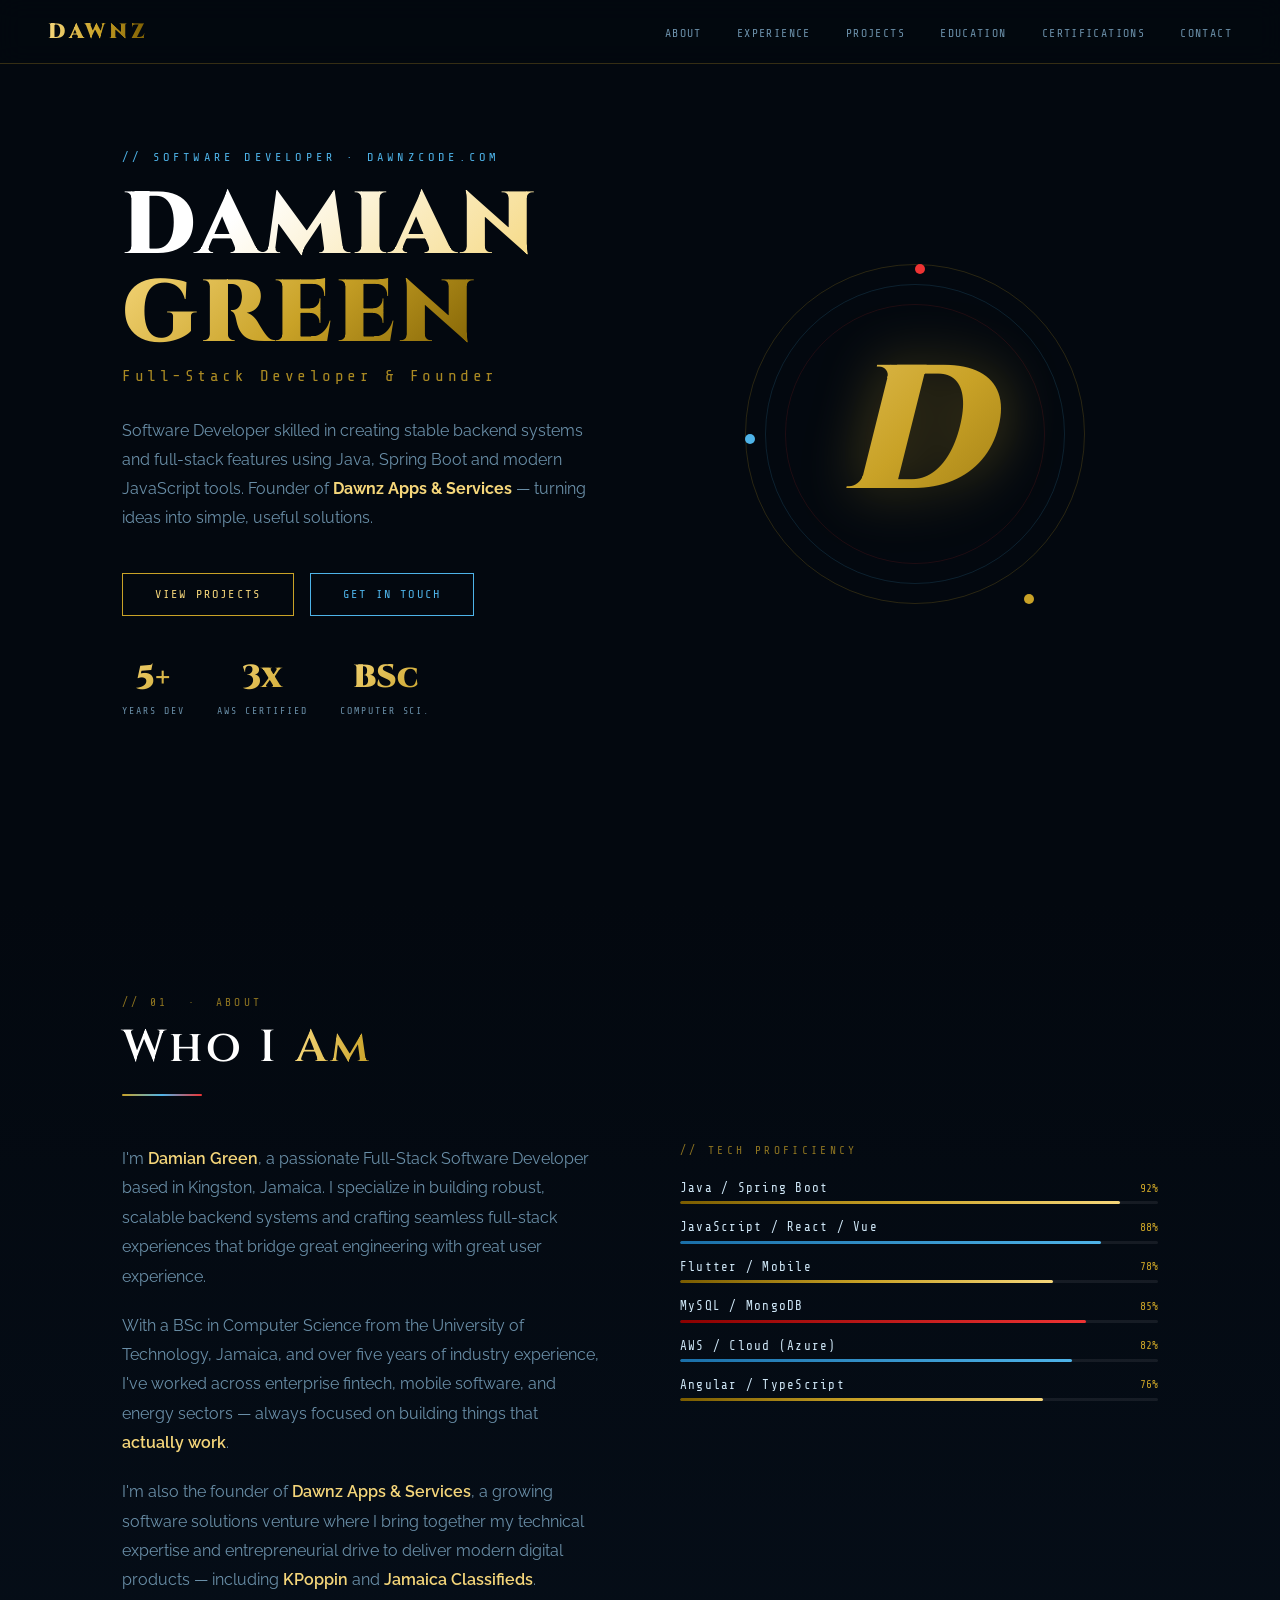
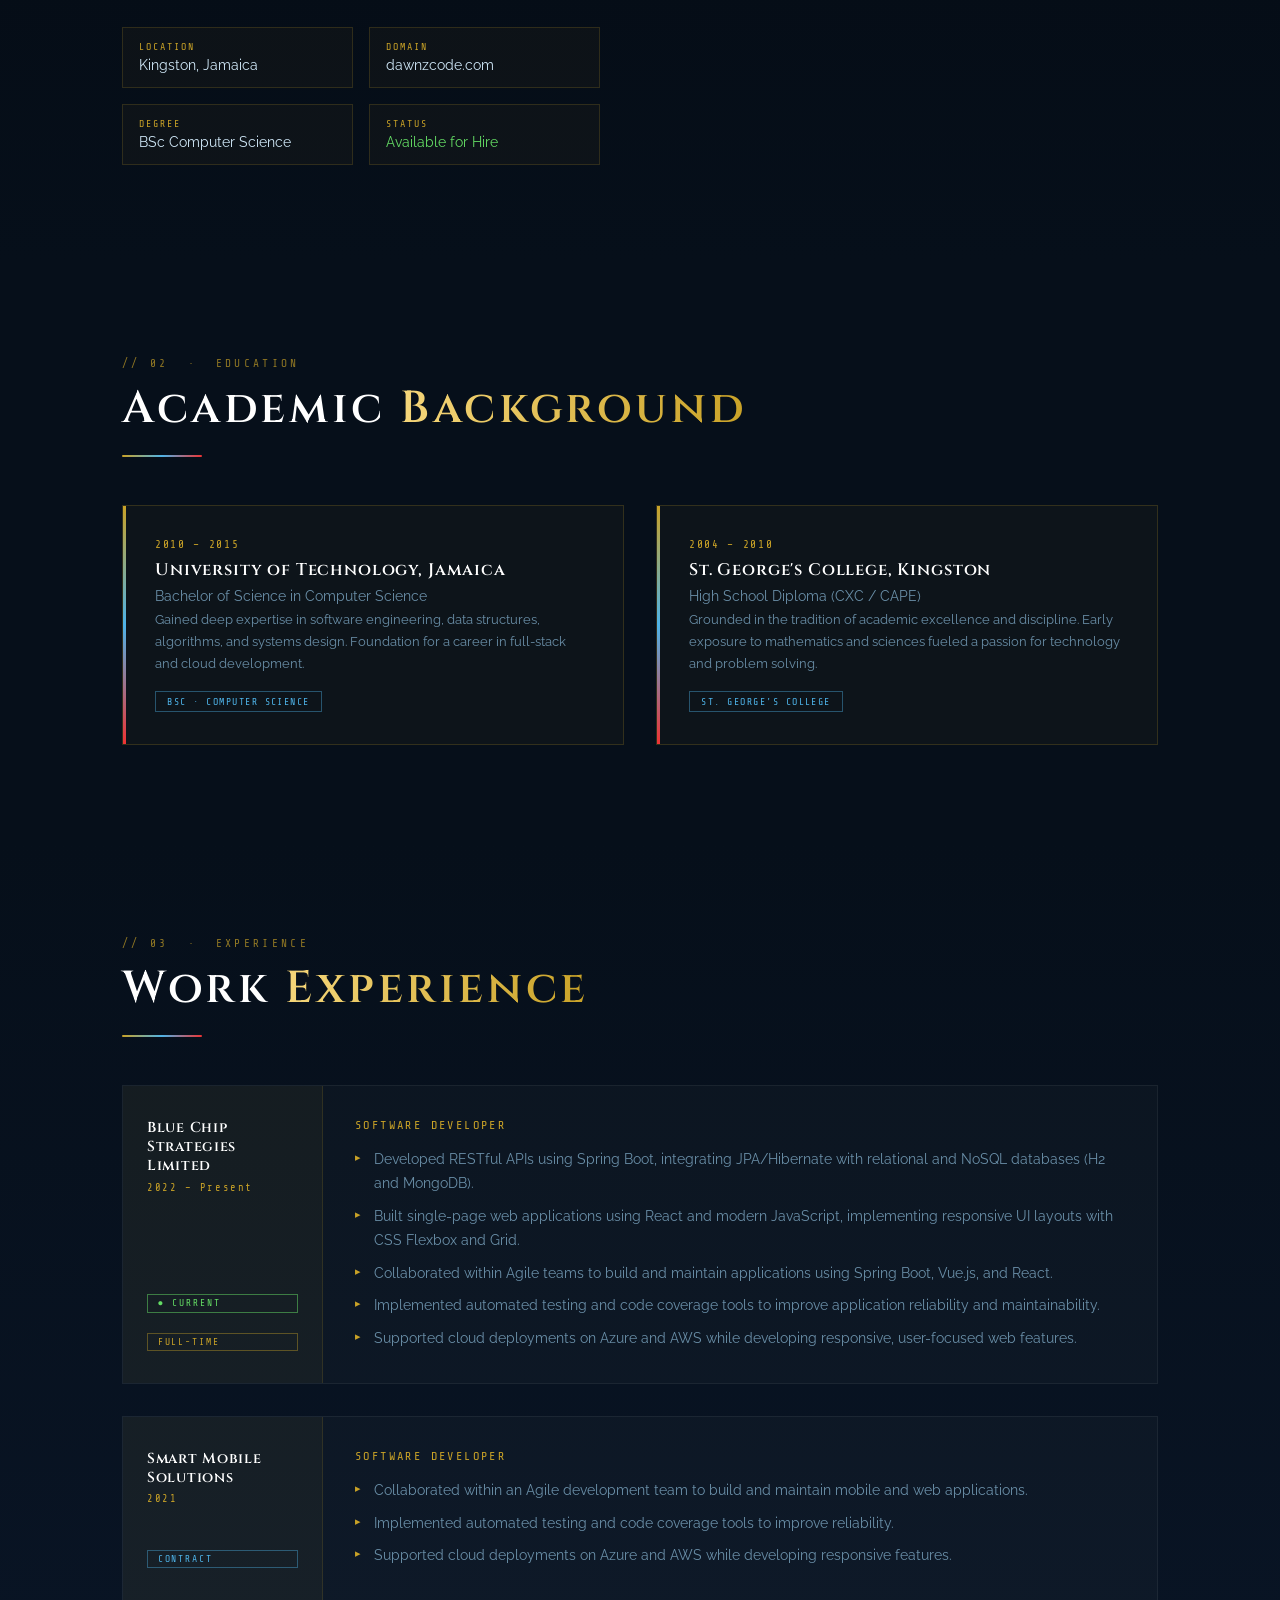
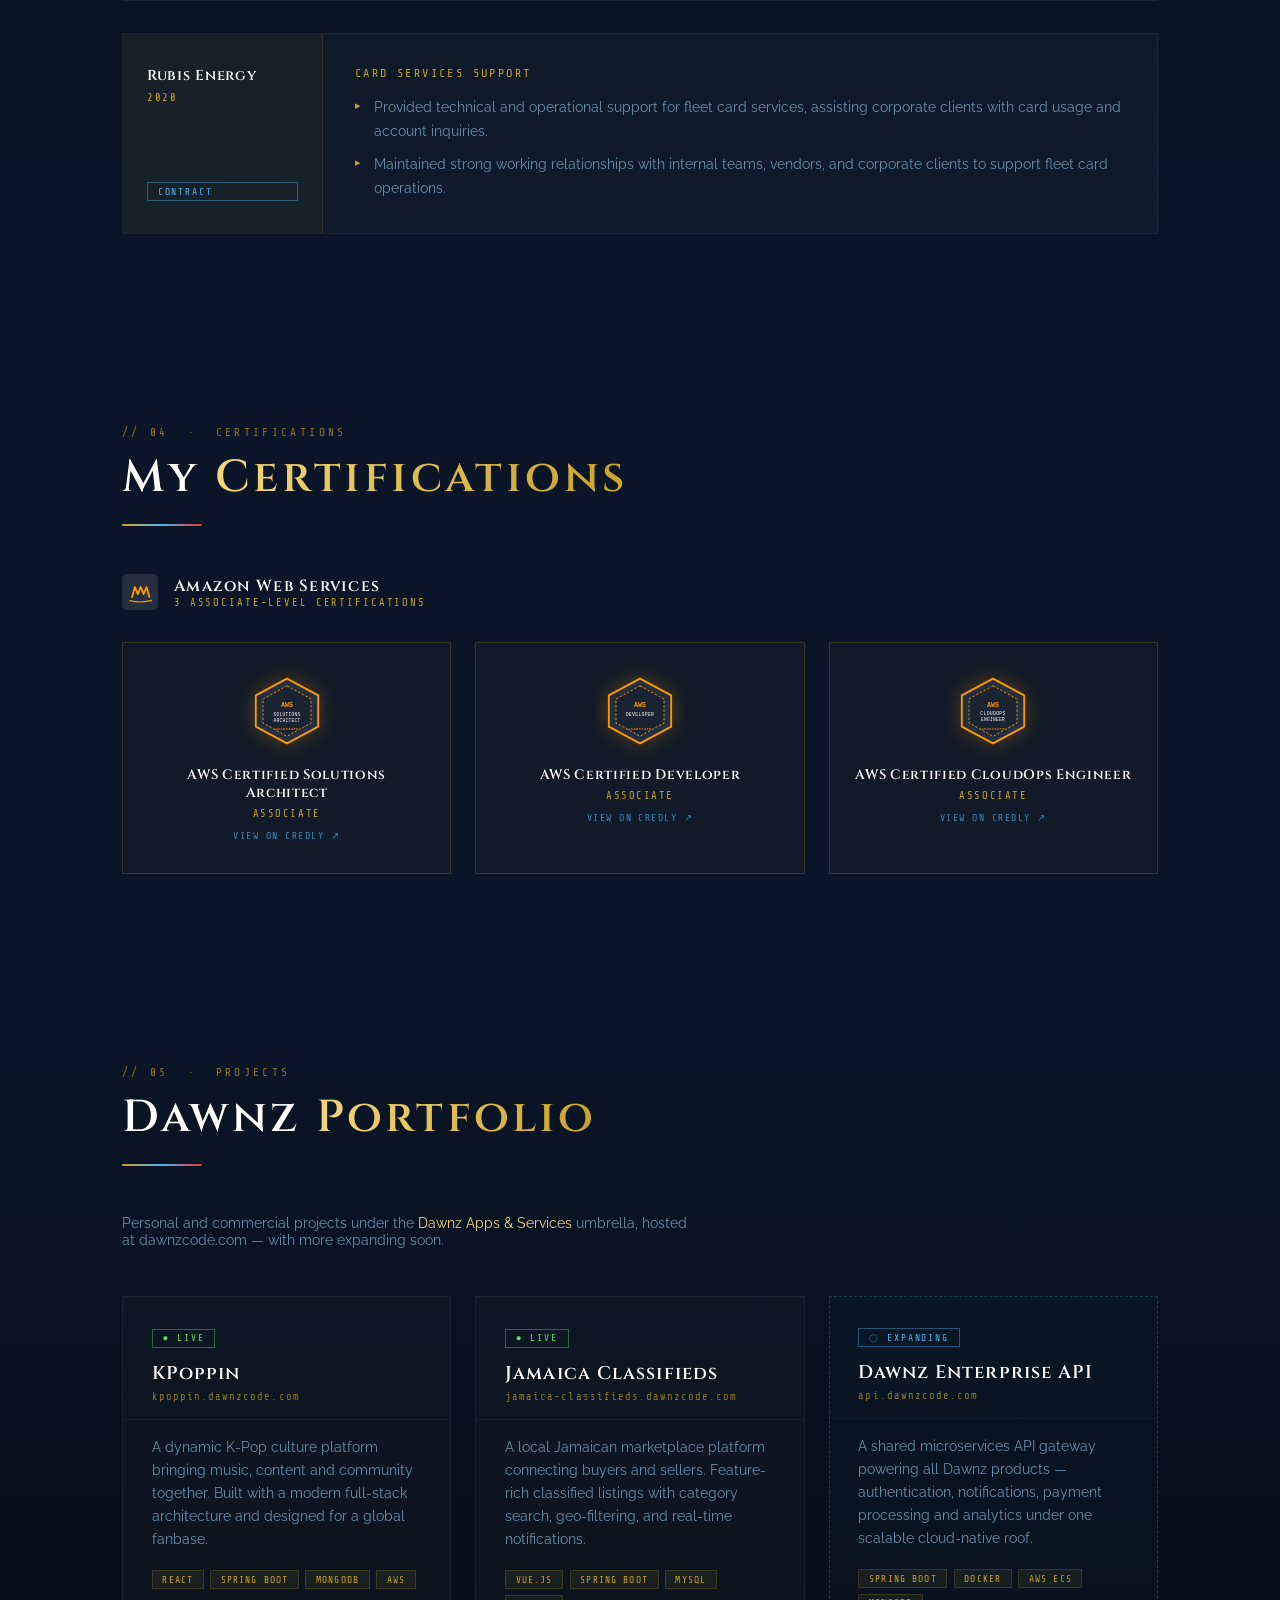
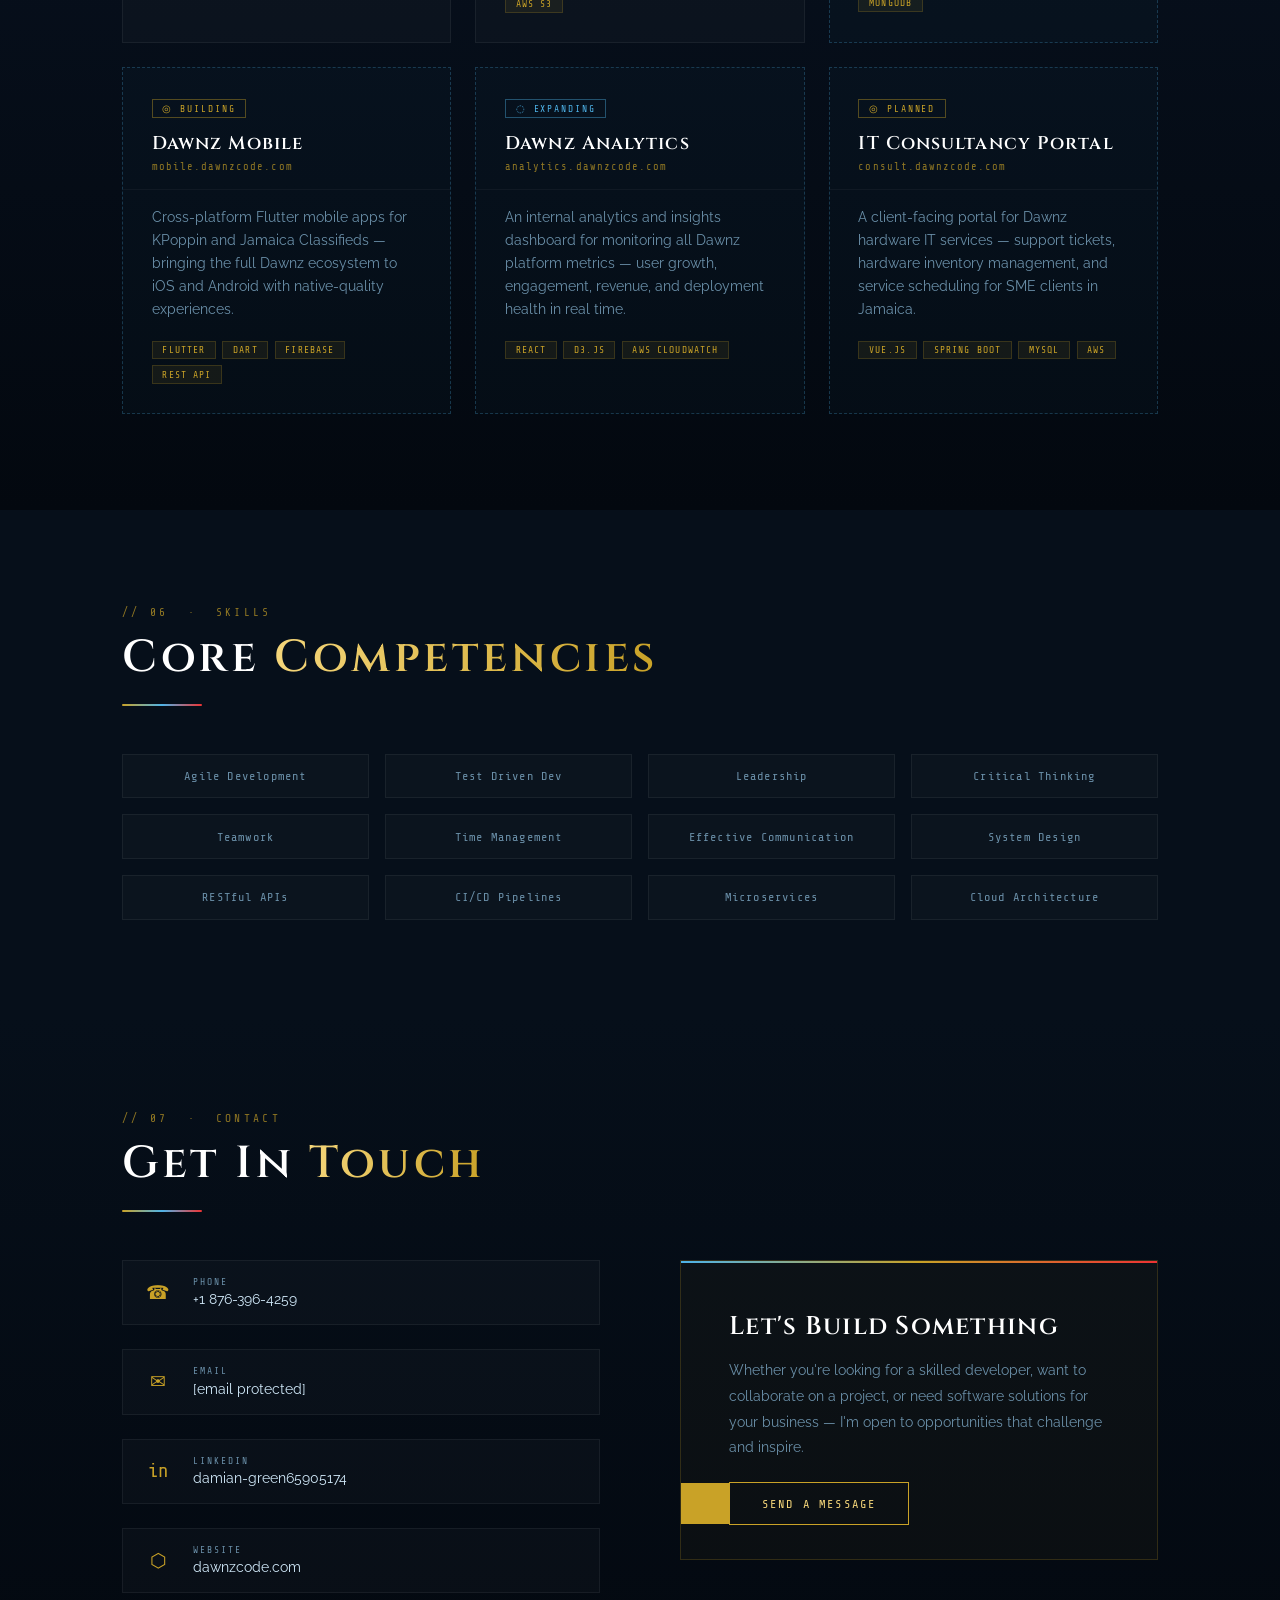
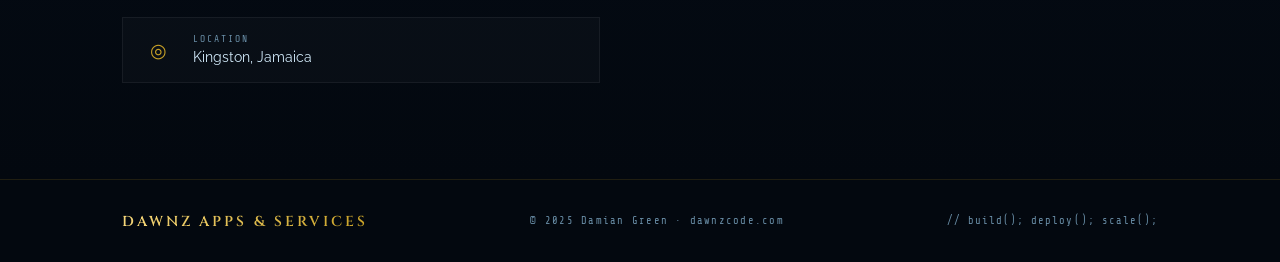
==== commit 0d2b200c: "updated index file" ====
--- a/index.html
+++ b/index.html
@@ -1487,3 +1487,30 @@
 /* ── SMOOTH NAV HIGHLIGHT ──────────────────────── */
 const sections = document.querySelectorAll('section[id]');
 const navLinks = document.querySelectorAll('.nav-links a');
+window.addEventListener('scroll', () => {
+  let current = '';
+  sections.forEach(s => {
+    if (window.scrollY >= s.offsetTop - 100) current = s.id;
+  });
+  navLinks.forEach(a => {
+    a.style.color = a.getAttribute('href') === '#' + current
+      ? 'var(--gold-lt)' : '';
+  });
+});
+
+/* ── SAFETY FALLBACK ───────────────────────────────
+   If IntersectionObserver never fires (e.g. hidden iframe,
+   prerender, or content already in viewport on load),
+   force-reveal everything after 800ms.
+──────────────────────────────────────────────────── */
+setTimeout(() => {
+  document.querySelectorAll('.reveal').forEach(el => {
+    el.classList.add('visible');
+  });
+  document.querySelectorAll('.tech-fill').forEach((b, i) => {
+    setTimeout(() => b.classList.add('animated'), i * 80);
+  });
+}, 800);
+</script>
+</body>
+</html>
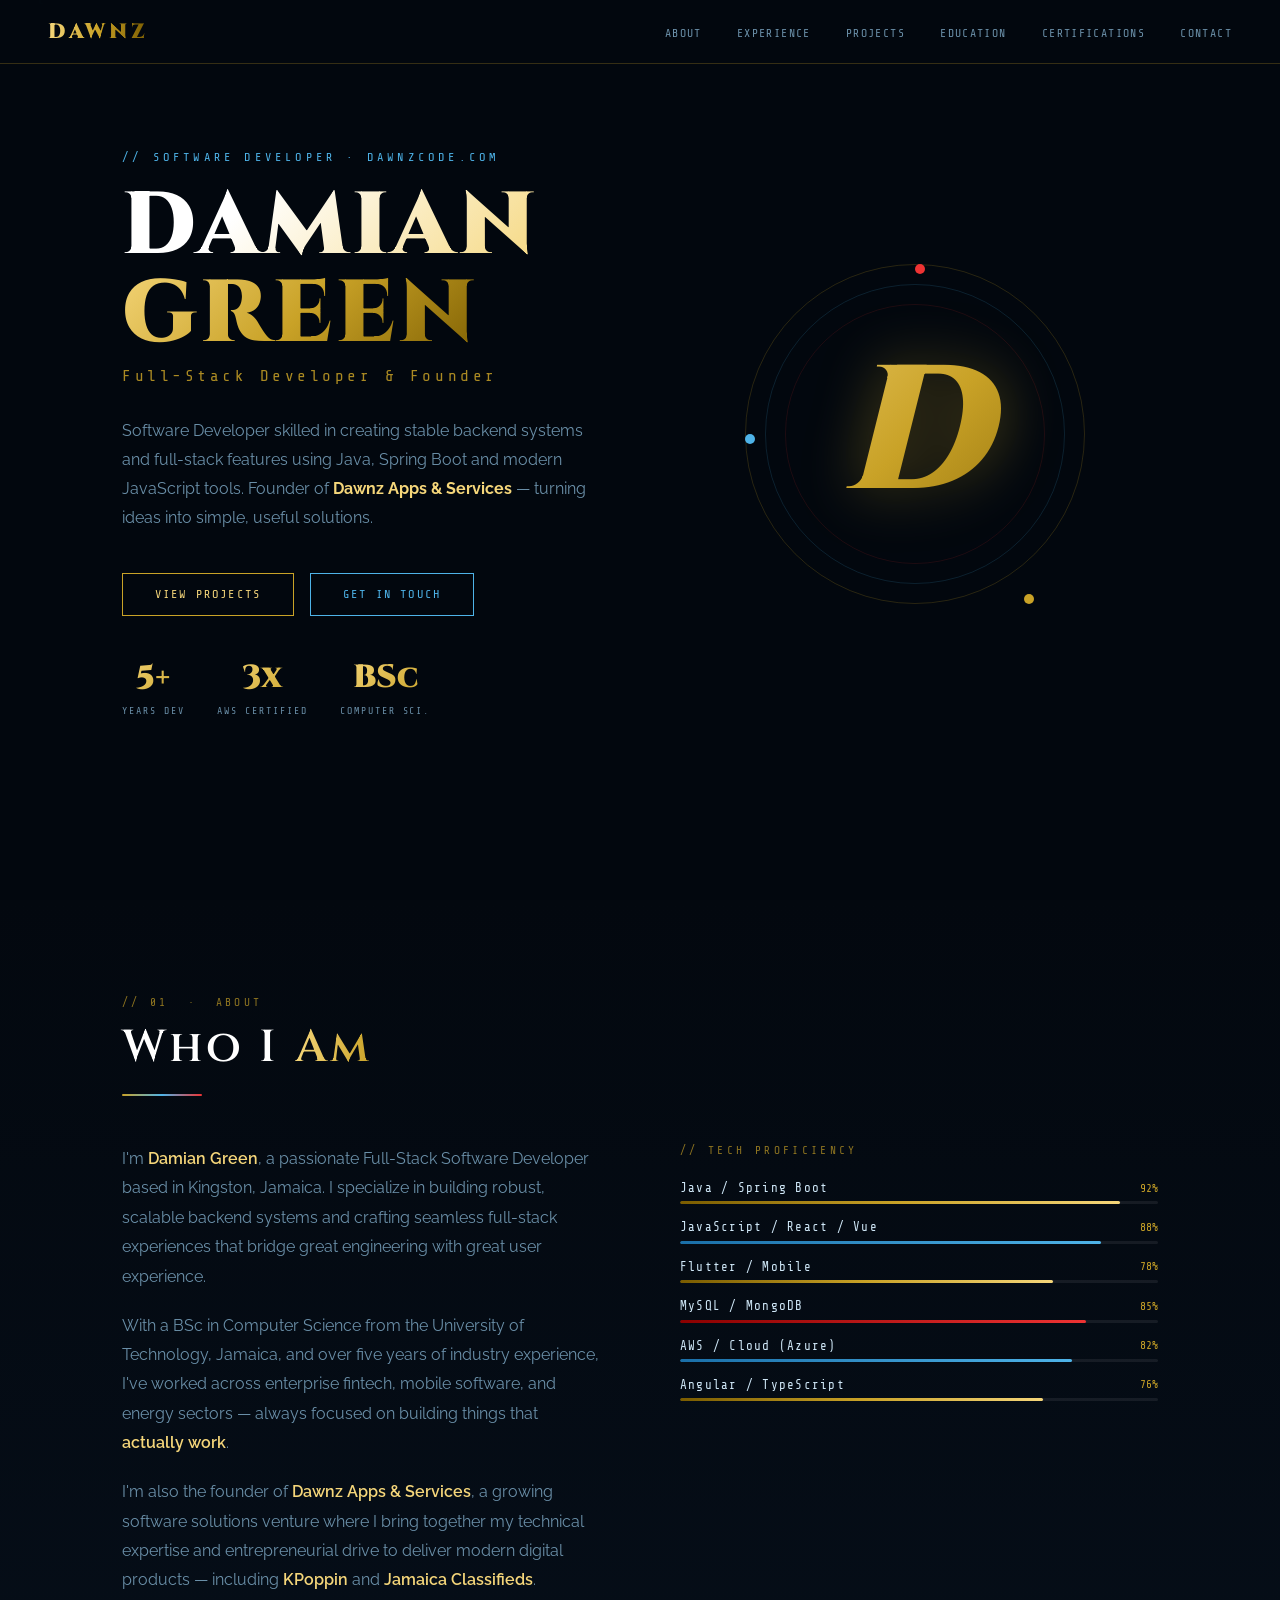
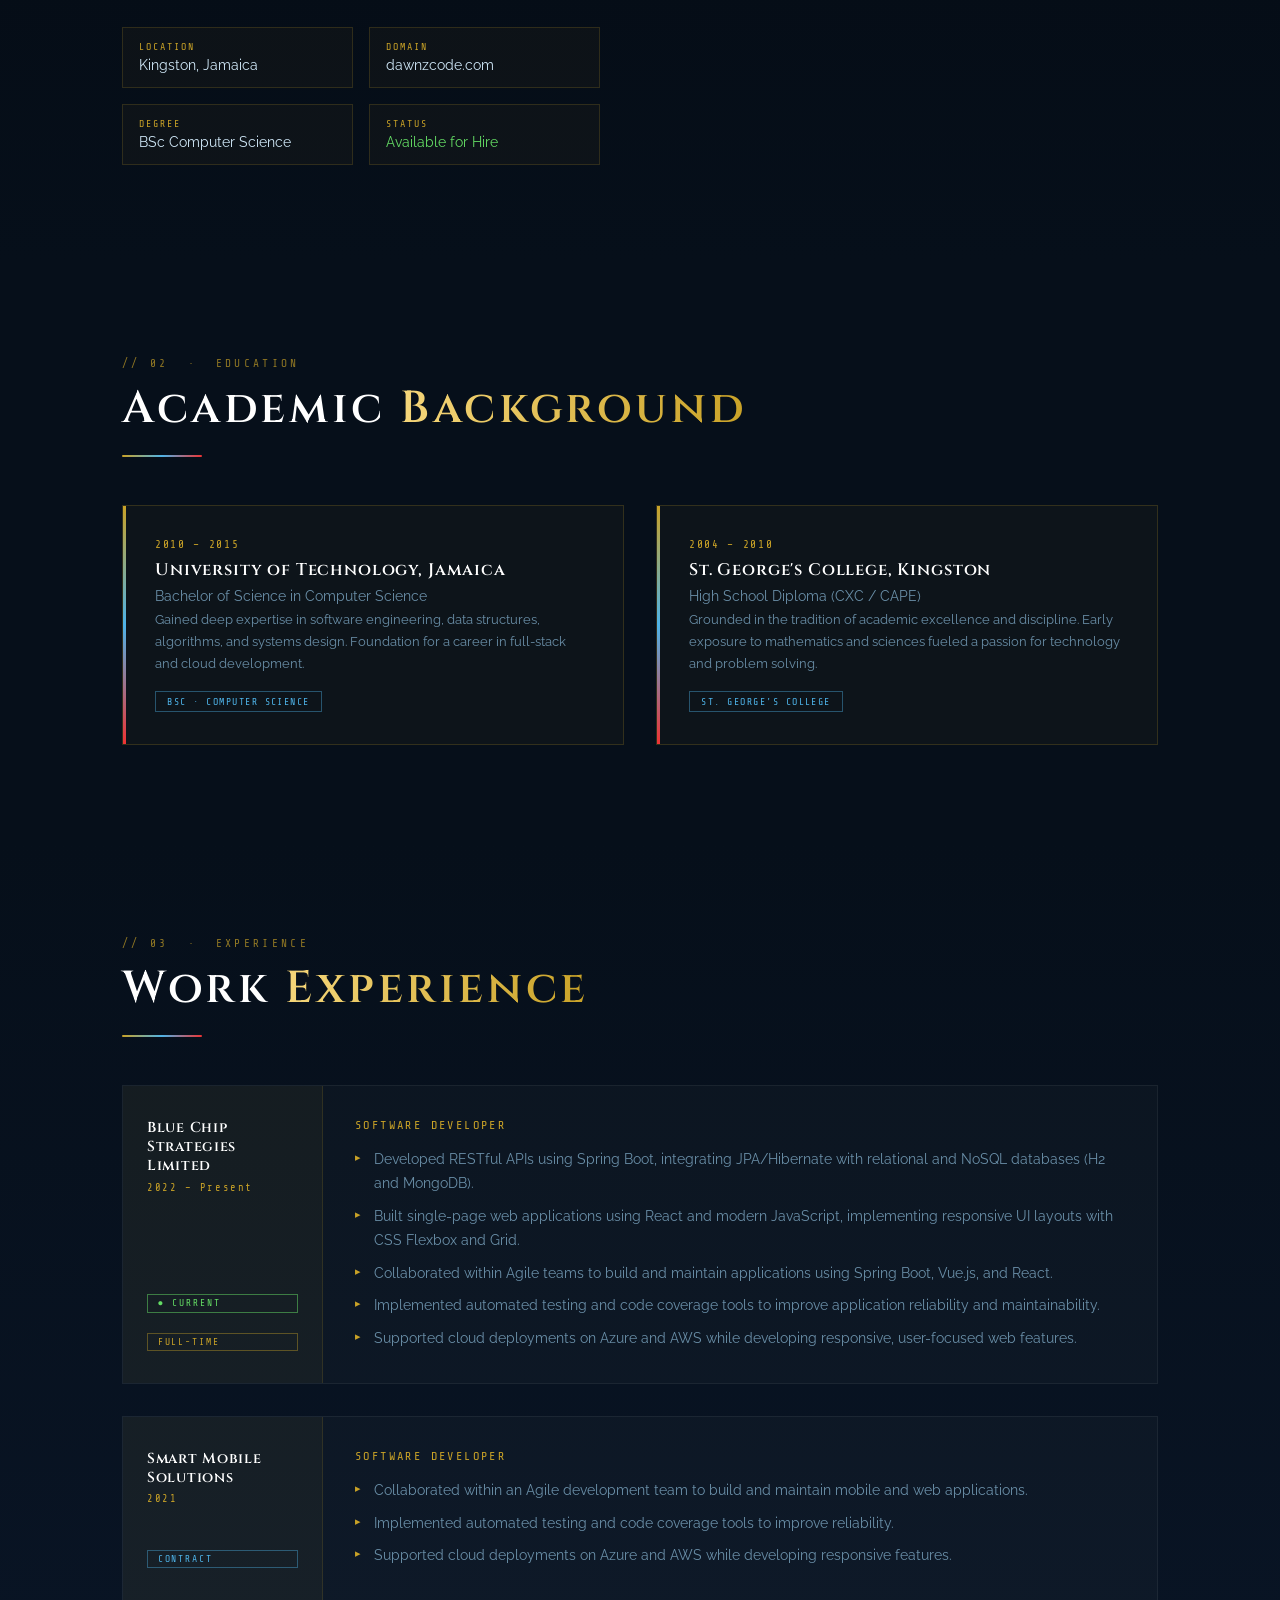
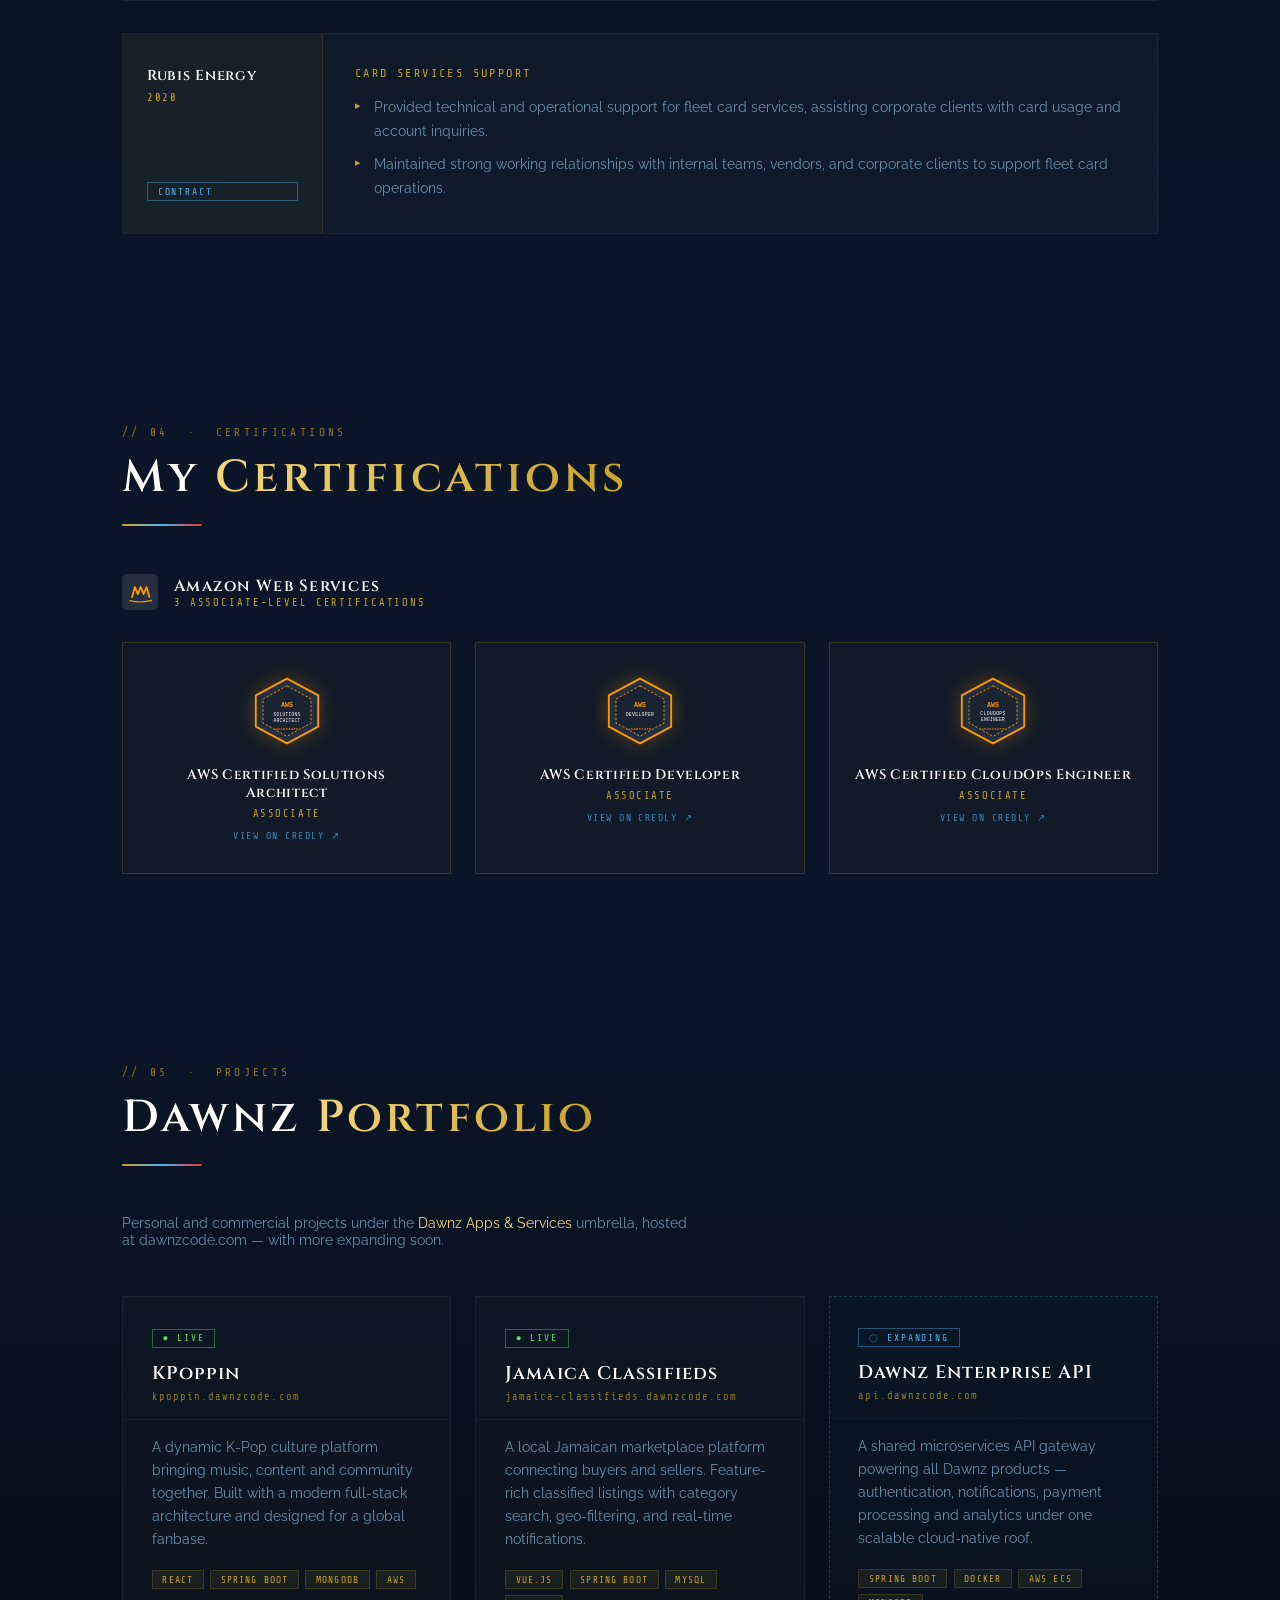
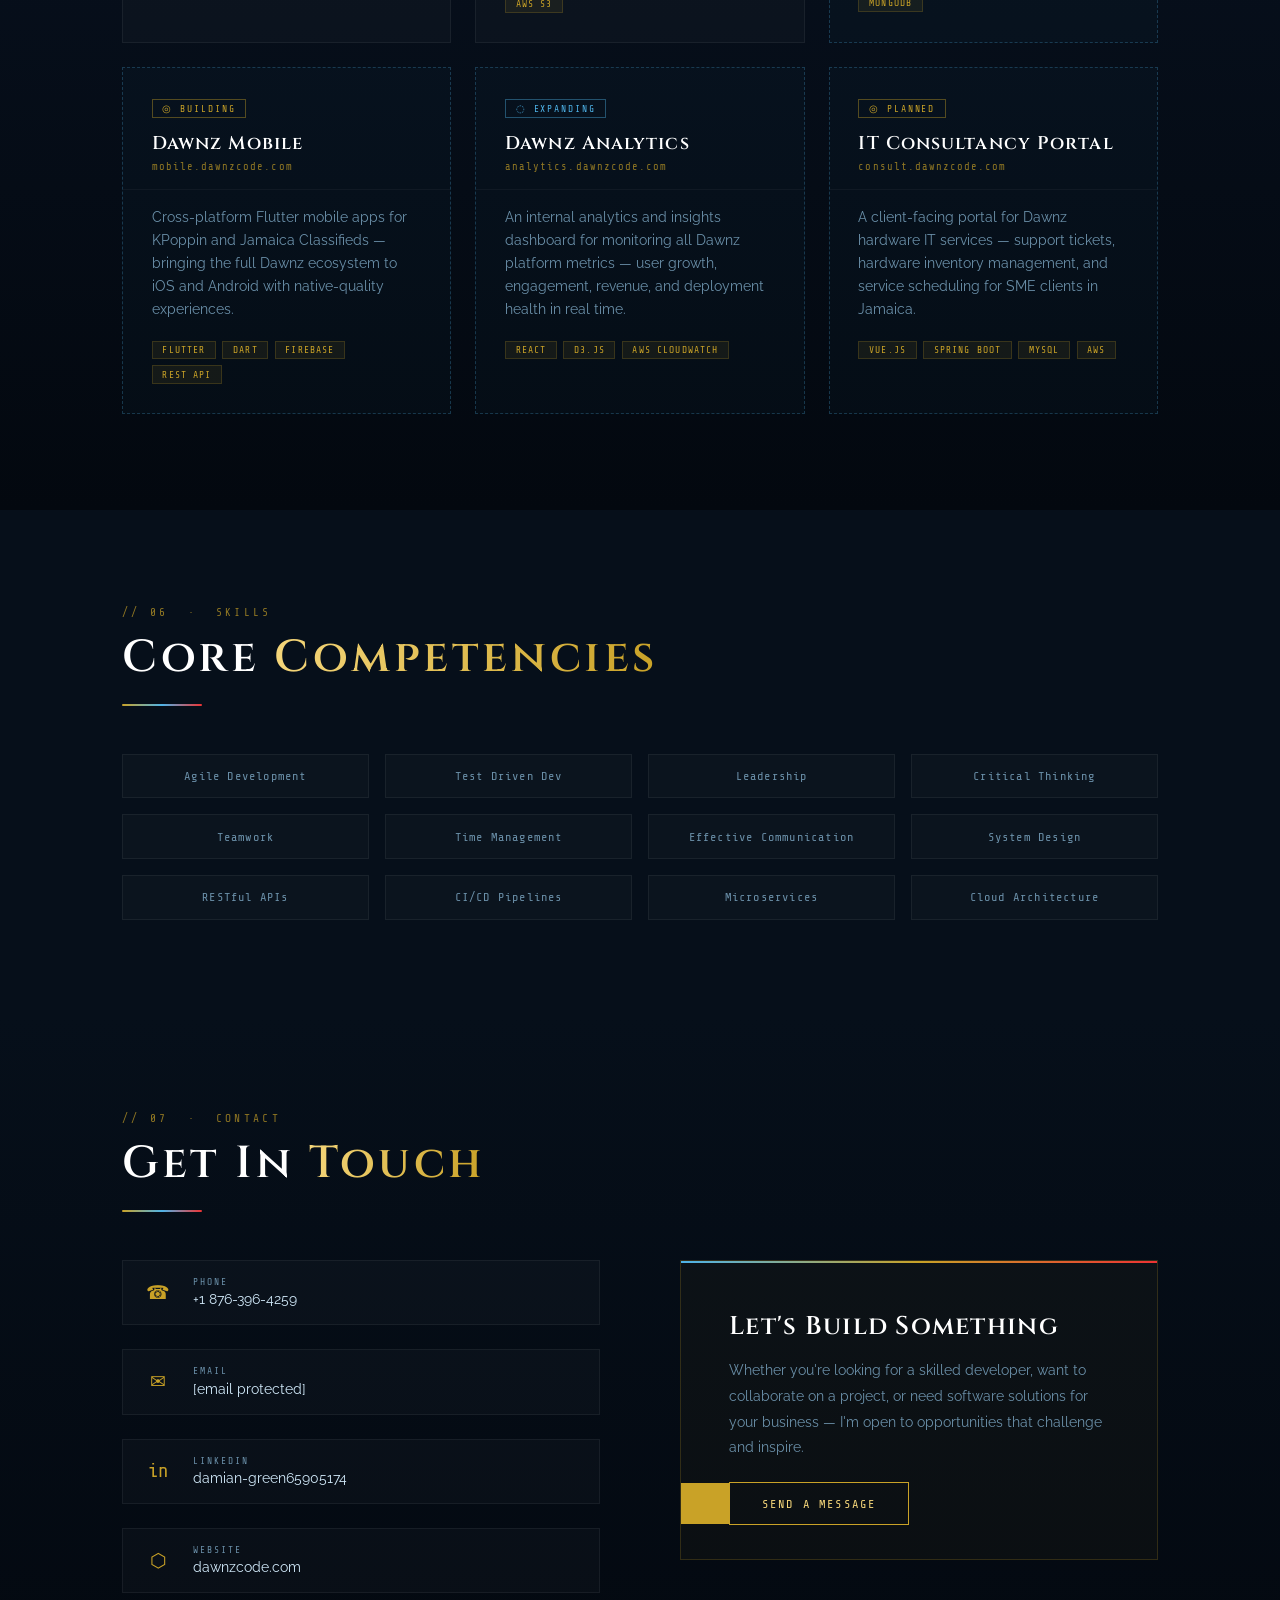
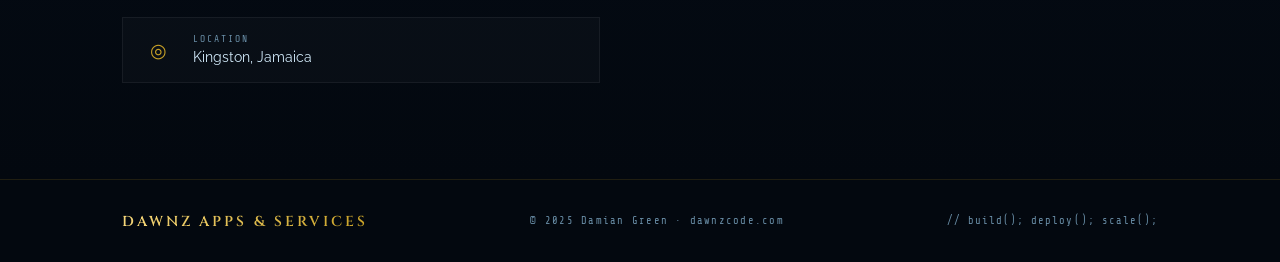
==== commit 374eac7d: "updated linkedin URL" ====
--- a/index.html
+++ b/index.html
@@ -1384,7 +1384,7 @@
             <span class="contact-value"><span class="__cf_email__" data-cfemail="2145404c48404f465344444f13111311614e54554d4e4e4a0f424e4c">[email&#160;protected]</span></span>
           </div>
         </a>
-        <a href="https://www.linkedin.com/in/damian-green65905174/" target="_blank" class="contact-item">
+        <a href="https://www.linkedin.com/in/damian-green-65905174/" target="_blank" class="contact-item">
           <span class="contact-icon">in</span>
           <div class="contact-detail">
             <span class="contact-label">LinkedIn</span>
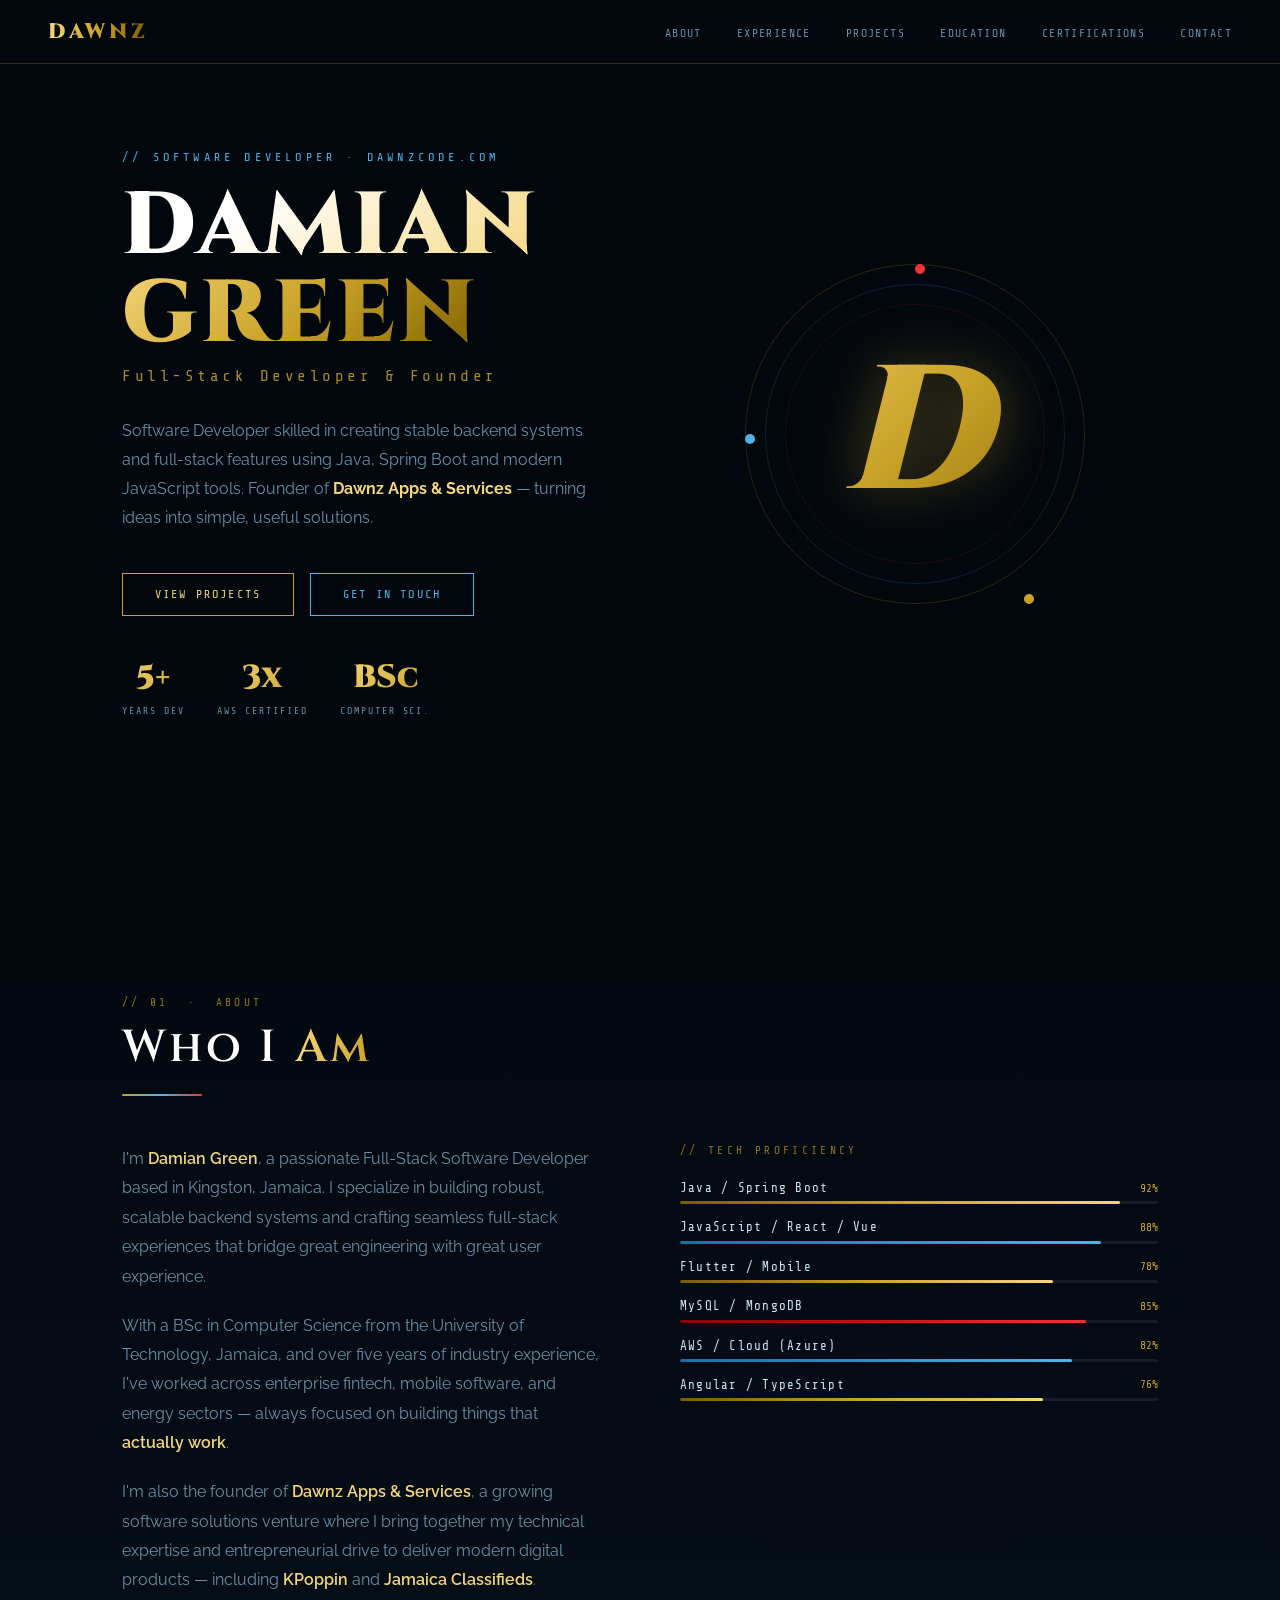
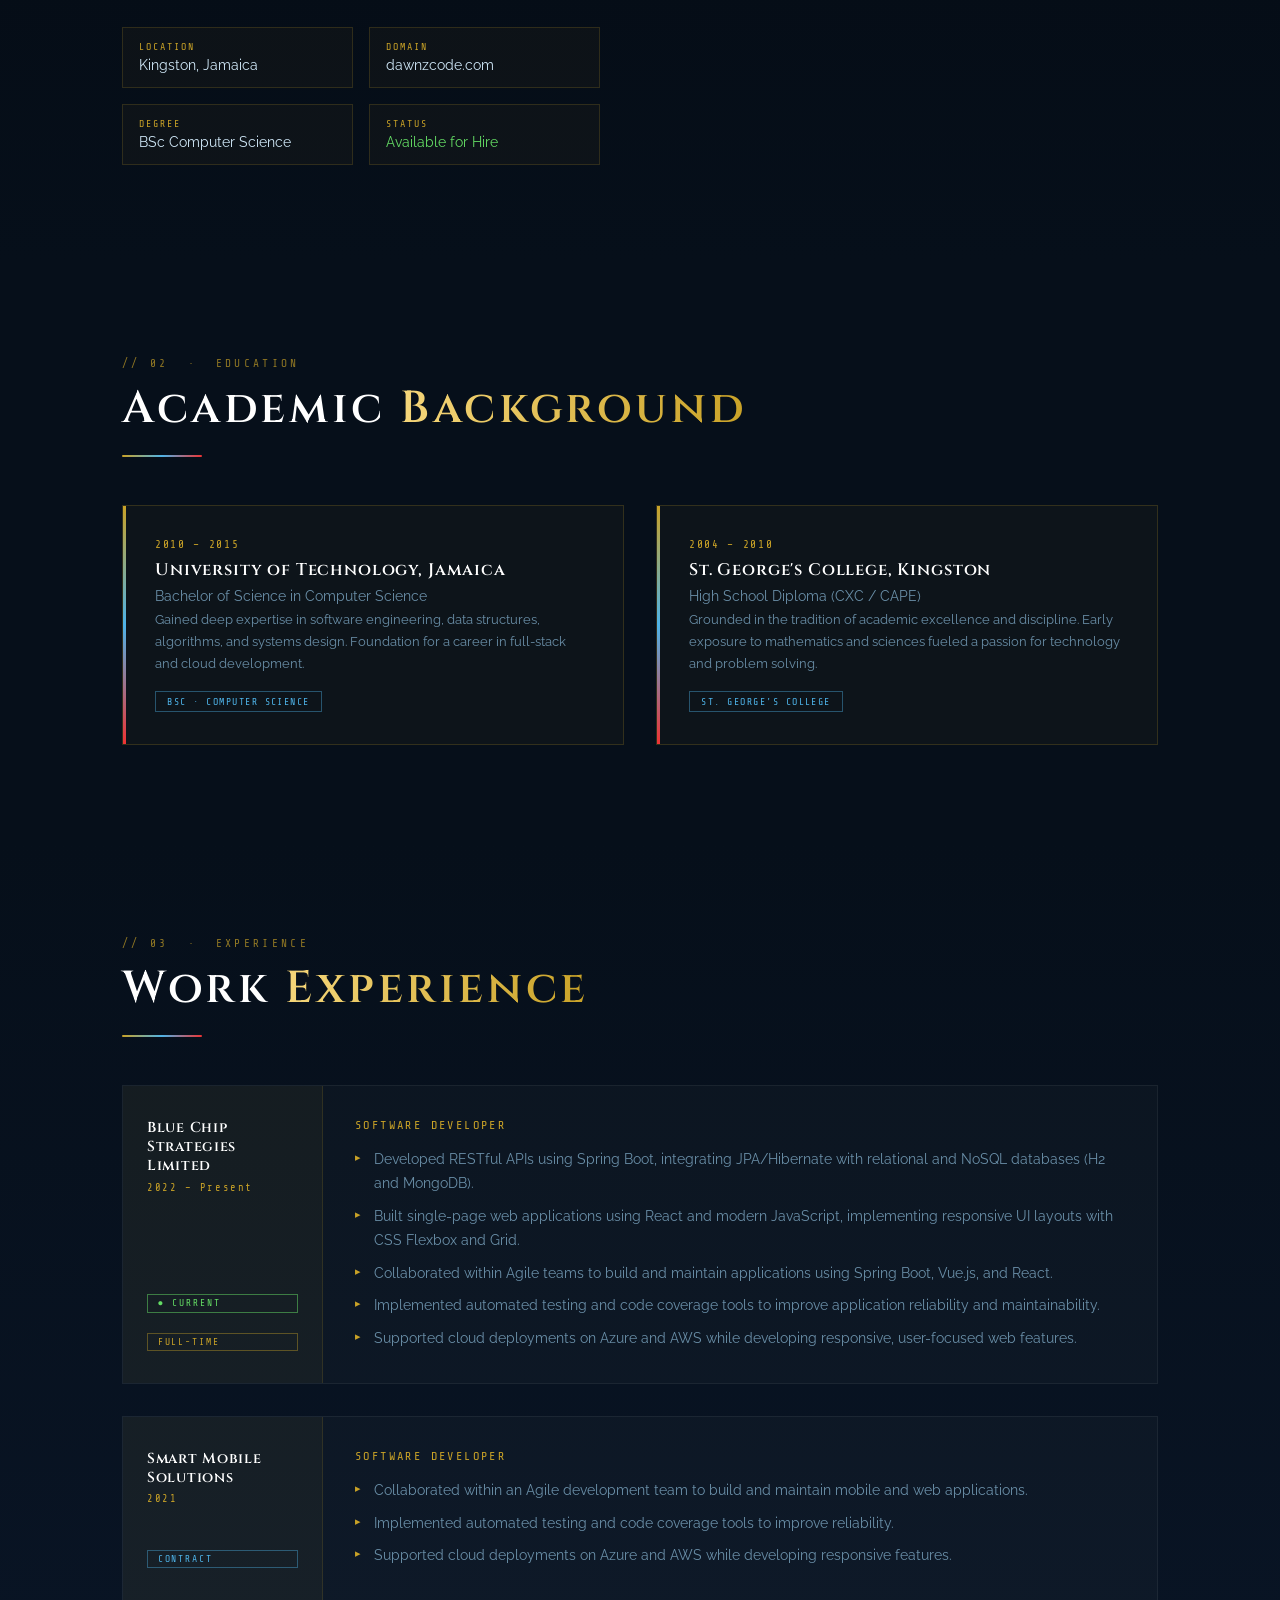
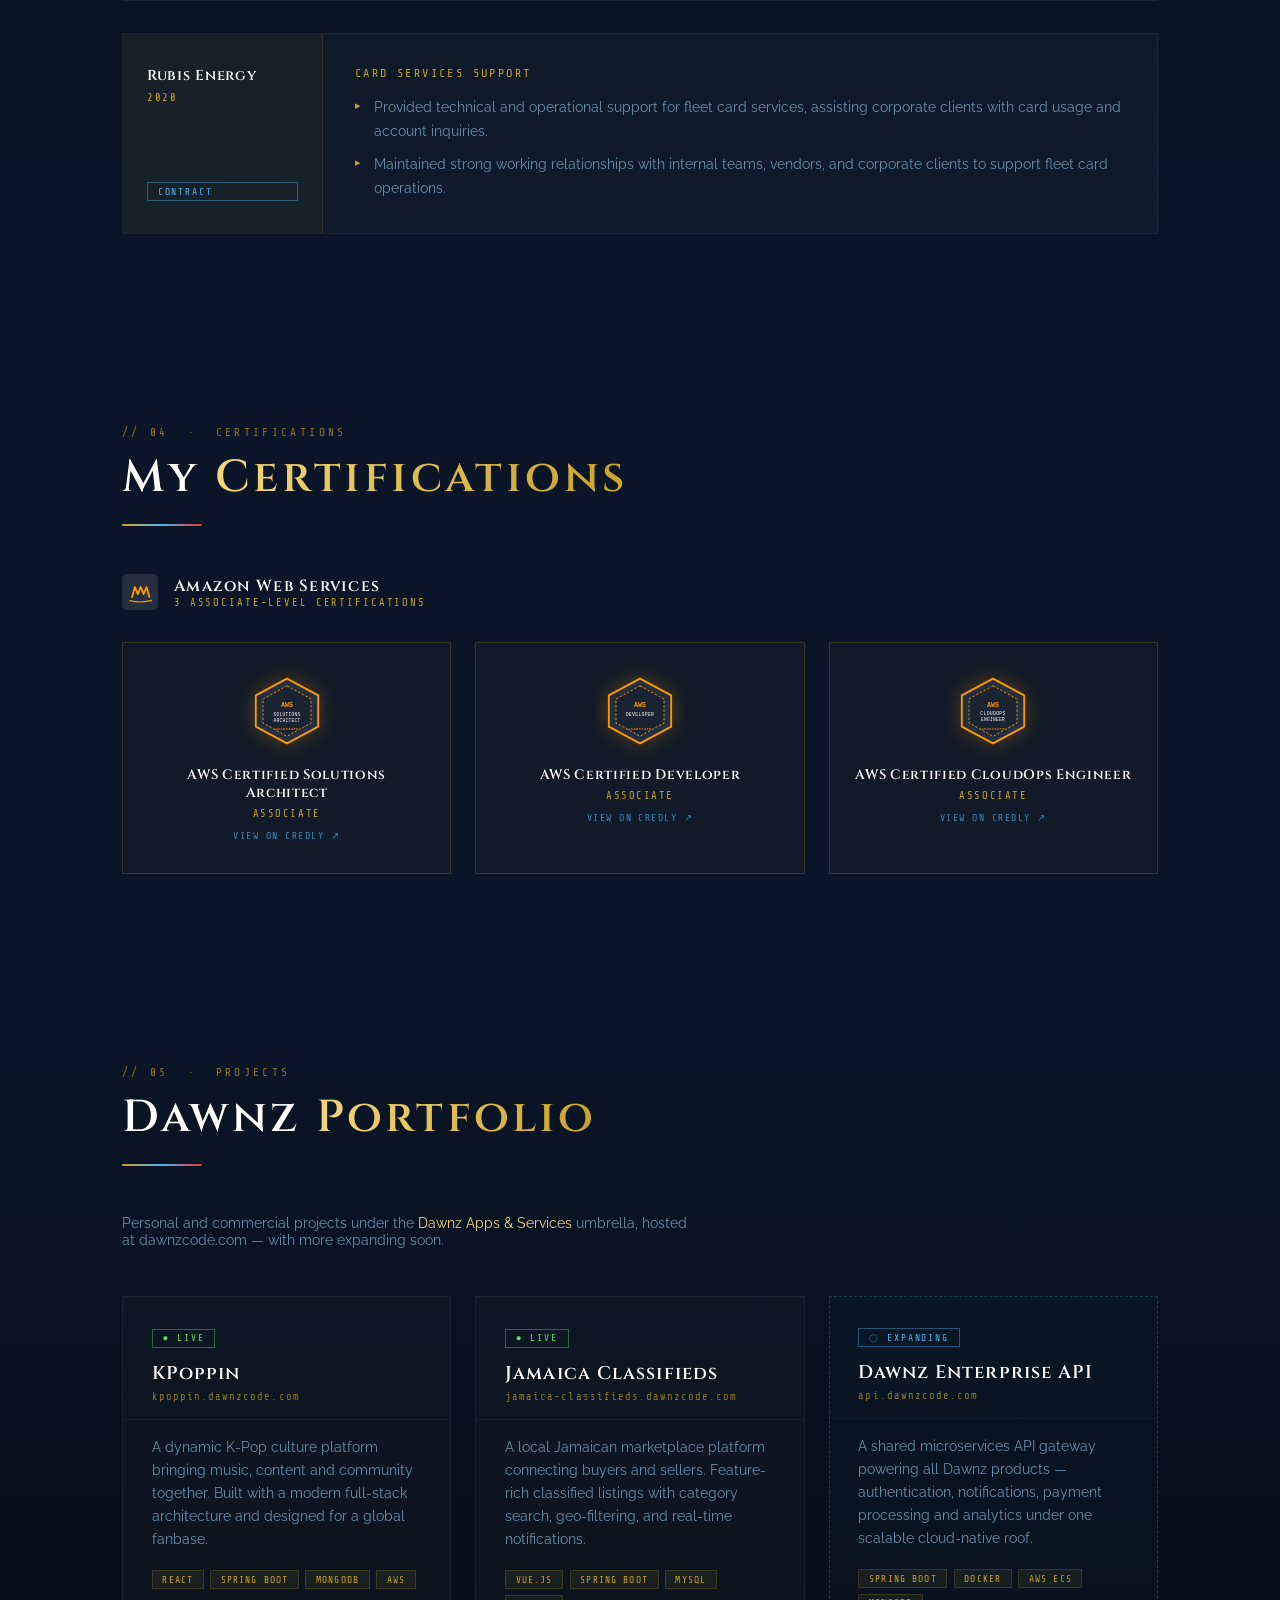
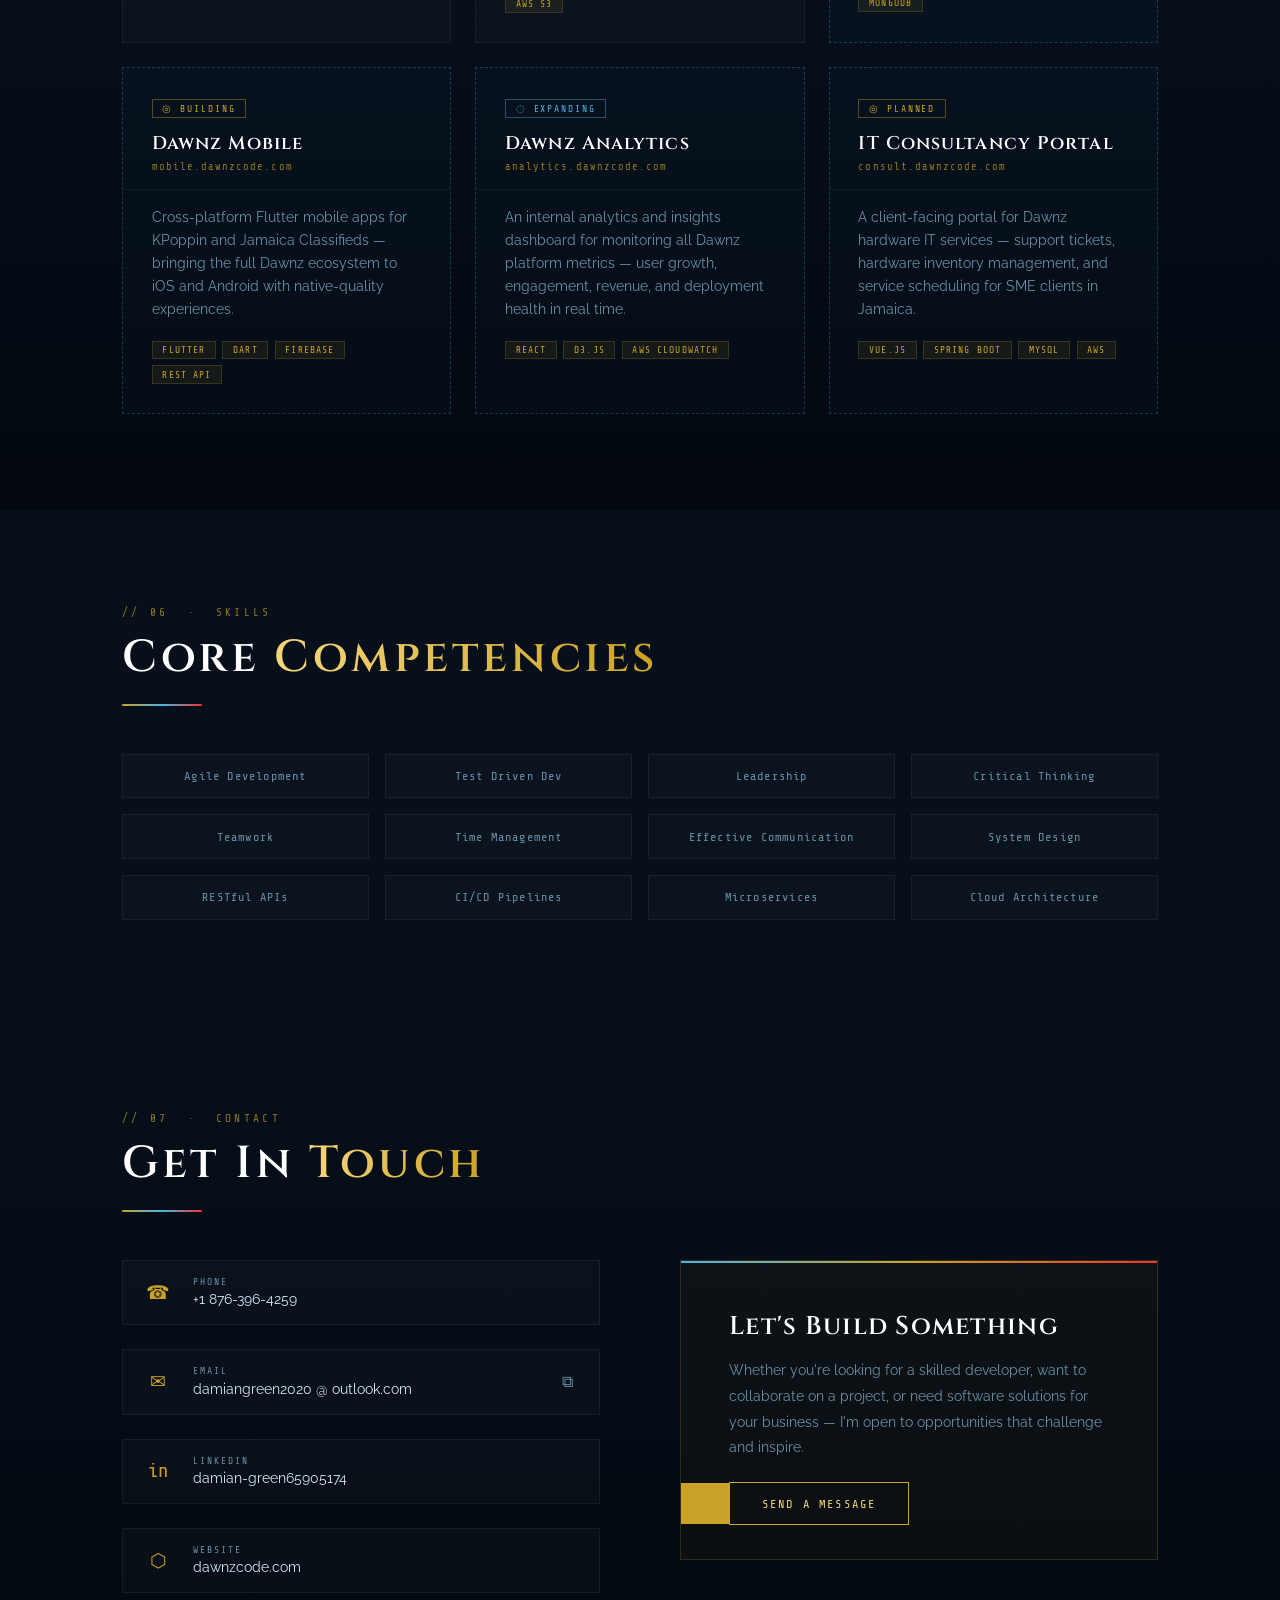
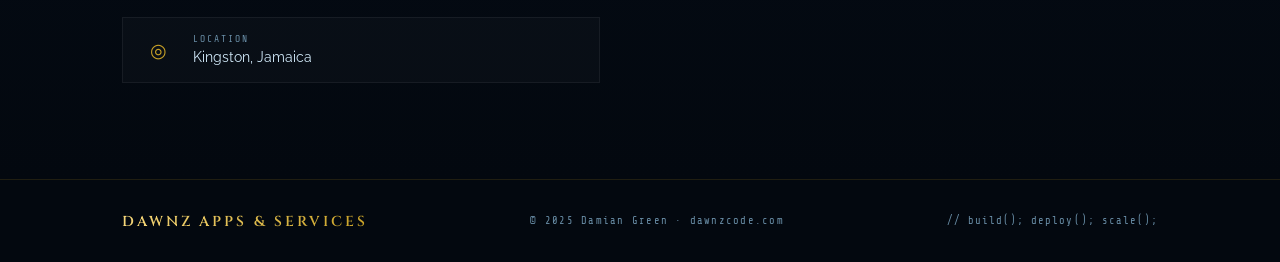
==== commit 5c5b8667: "added copy function to email" ====
--- a/index.html
+++ b/index.html
@@ -844,6 +844,26 @@
   color: var(--muted);
 }
 
+.copy-btn {
+  color: var(--muted);
+  transition: color 0.2s, transform 0.2s;
+  flex-shrink: 0;
+  padding: 0.2rem 0.4rem;
+  display: flex;
+  align-items: center;
+  font-size: 1rem;
+  line-height: 1;
+  user-select: none;
+}
+.email-copy-item:hover .copy-btn {
+  color: var(--gold);
+  transform: scale(1.2);
+}
+.copy-btn.copied {
+  color: #64dc64;
+  font-size: 1rem;
+}
+
 /* ── SCROLL REVEAL ──────────────────────────────── */
 .reveal {
   opacity: 0;
@@ -1377,14 +1397,15 @@
             <span class="contact-value">+1 876-396-4259</span>
           </div>
         </a>
-        <a href="/cdn-cgi/l/email-protection#a6c2c7cbcfc7c8c1d4c3c3c894969496e6c9d3d2cac9c9cd88c5c9cb" class="contact-item">
+        <div class="contact-item email-copy-item" onclick="copyEmail()" style="cursor:pointer;" title="Click to copy email">
           <span class="contact-icon">✉</span>
-          <div class="contact-detail">
+          <div class="contact-detail" style="flex:1;">
             <span class="contact-label">Email</span>
-            <span class="contact-value"><span class="__cf_email__" data-cfemail="2145404c48404f465344444f13111311614e54554d4e4e4a0f424e4c">[email&#160;protected]</span></span>
-          </div>
-        </a>
-        <a href="https://www.linkedin.com/in/damian-green-65905174/" target="_blank" class="contact-item">
+            <span class="contact-value" id="email-display">damiangreen2020 @ outlook.com</span>
+          </div>
+          <span class="copy-btn" id="copy-btn" aria-label="Copy email">⧉</span>
+        </div>
+        <a href="https://www.linkedin.com/in/damian-green65905174/" target="_blank" class="contact-item">
           <span class="contact-icon">in</span>
           <div class="contact-detail">
             <span class="contact-label">LinkedIn</span>
@@ -1412,7 +1433,7 @@
         <p class="contact-cta-text">
           Whether you're looking for a skilled developer, want to collaborate on a project, or need software solutions for your business — I'm open to opportunities that challenge and inspire.
         </p>
-        <a href="/cdn-cgi/l/email-protection#5337323e3a323d342136363d61636163133c26273f3c3c387d303c3e" class="btn-primary">Send a Message</a>
+        <a href="#" onclick="openEmail(); return false;" class="btn-primary">Send a Message</a>
       </div>
     </div>
   </div>
@@ -1427,7 +1448,7 @@
   </div>
 </footer>
 
-<script data-cfasync="false" src="/cdn-cgi/scripts/5c5dd728/cloudflare-static/email-decode.min.js"></script><script>
+<script>
 /* ── MATRIX RAIN ───────────────────────────────── */
 const canvas = document.getElementById('matrix-bg');
 const ctx = canvas.getContext('2d');
@@ -1503,14 +1524,70 @@
    prerender, or content already in viewport on load),
    force-reveal everything after 800ms.
 ──────────────────────────────────────────────────── */
-setTimeout(() => {
-  document.querySelectorAll('.reveal').forEach(el => {
+setTimeout(function() {
+  document.querySelectorAll('.reveal').forEach(function(el) {
     el.classList.add('visible');
   });
-  document.querySelectorAll('.tech-fill').forEach((b, i) => {
-    setTimeout(() => b.classList.add('animated'), i * 80);
+  document.querySelectorAll('.tech-fill').forEach(function(b, i) {
+    setTimeout(function() { b.classList.add('animated'); }, i * 80);
   });
 }, 800);
+
+function getEmail() {
+  var u = 'damiangreen2020';
+  var d = 'outlook.com';
+  return u + '@' + d;
+}
+
+function copyEmail() {
+  var email = getEmail();
+  var btn = document.getElementById('copy-btn');
+  var display = document.getElementById('email-display');
+  var prevText = display.textContent;
+
+  function showCopied() {
+    btn.classList.add('copied');
+    btn.textContent = '\u2713';
+    display.textContent = 'Copied!';
+    display.style.color = '#64dc64';
+    setTimeout(function() {
+      btn.classList.remove('copied');
+      btn.textContent = '\u29c9';
+      display.textContent = prevText;
+      display.style.color = '';
+    }, 2000);
+  }
+
+  function fallbackCopy() {
+    var ta = document.createElement('textarea');
+    ta.value = email;
+    ta.style.position = 'fixed';
+    ta.style.top = '0';
+    ta.style.left = '0';
+    ta.style.opacity = '0';
+    document.body.appendChild(ta);
+    ta.focus();
+    ta.select();
+    try {
+      var ok = document.execCommand('copy');
+      document.body.removeChild(ta);
+      if (ok) { showCopied(); } else { window.prompt('Copy:', email); }
+    } catch(e) {
+      document.body.removeChild(ta);
+      window.prompt('Copy:', email);
+    }
+  }
+
+  if (navigator.clipboard && navigator.clipboard.writeText) {
+    navigator.clipboard.writeText(email).then(showCopied).catch(fallbackCopy);
+  } else {
+    fallbackCopy();
+  }
+}
+
+function openEmail() {
+  window.location.href = 'mailto:' + getEmail();
+}
 </script>
 </body>
-</html>
+</html>
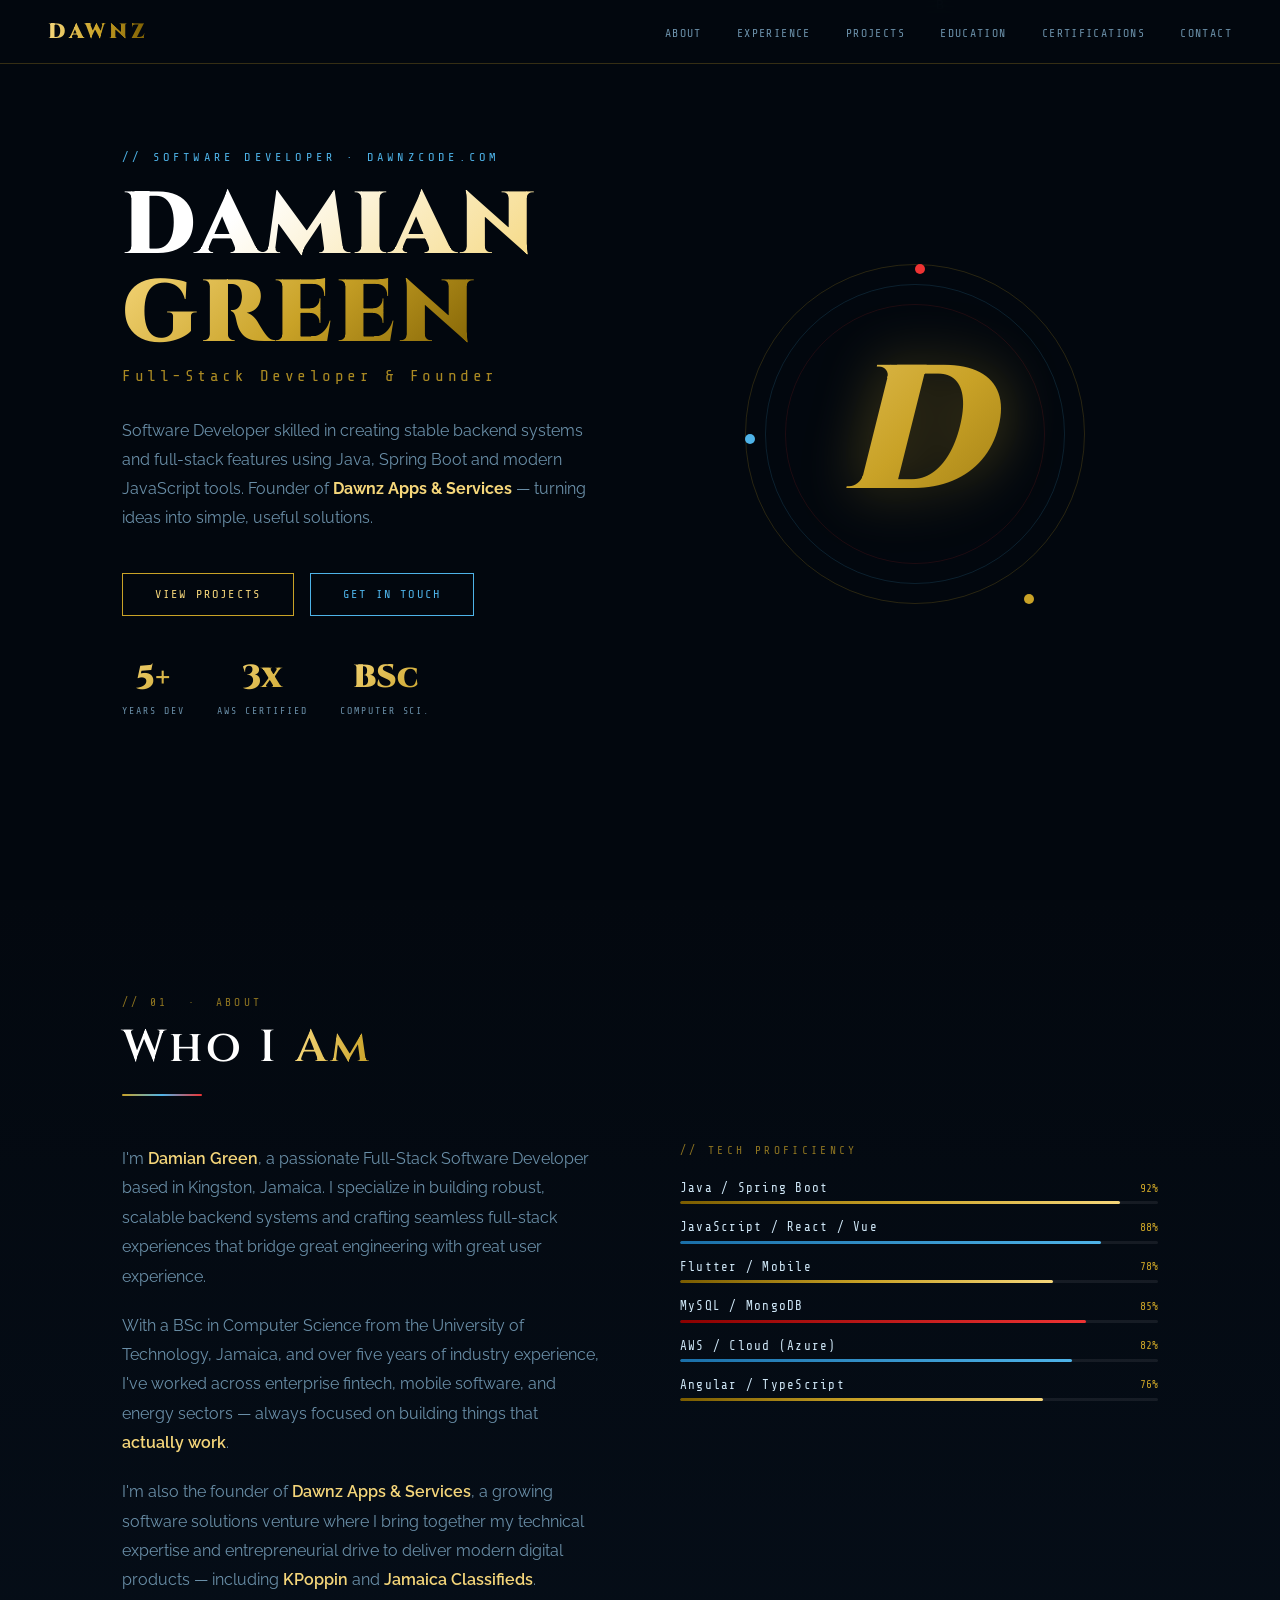
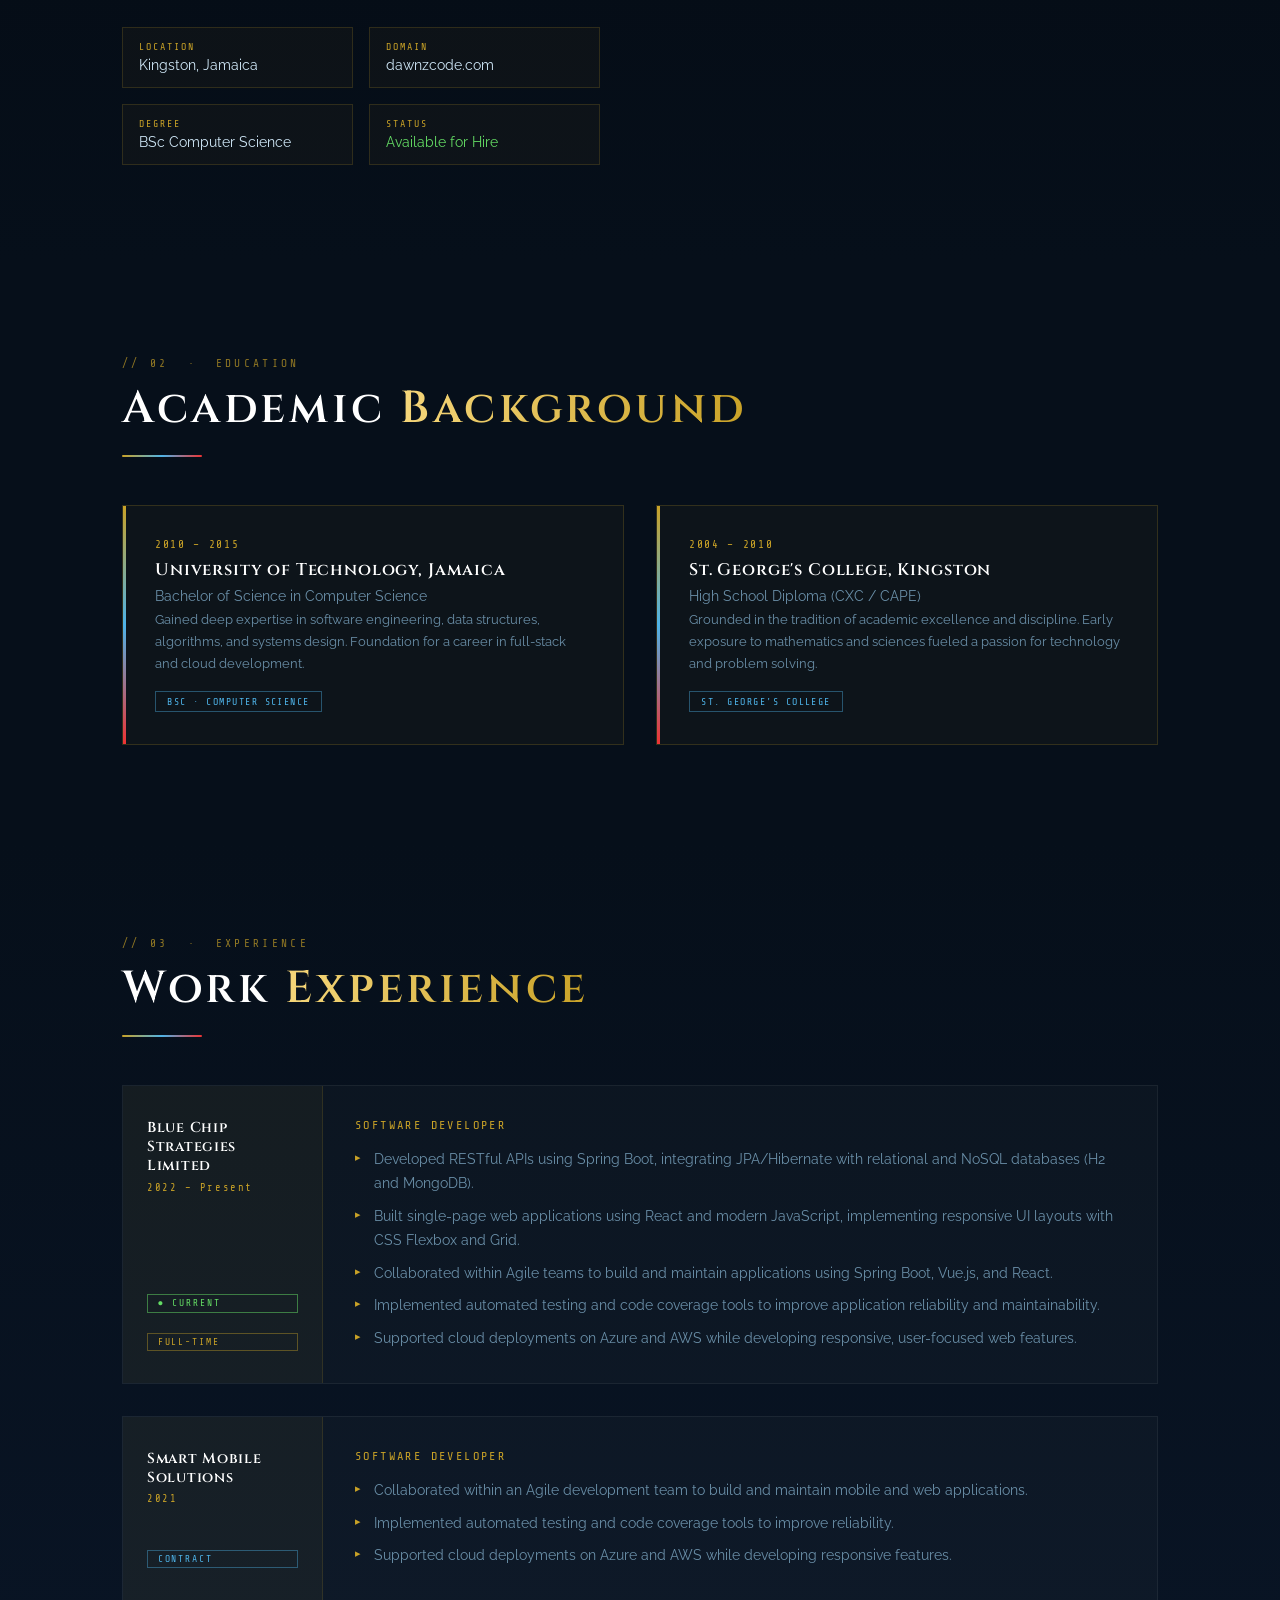
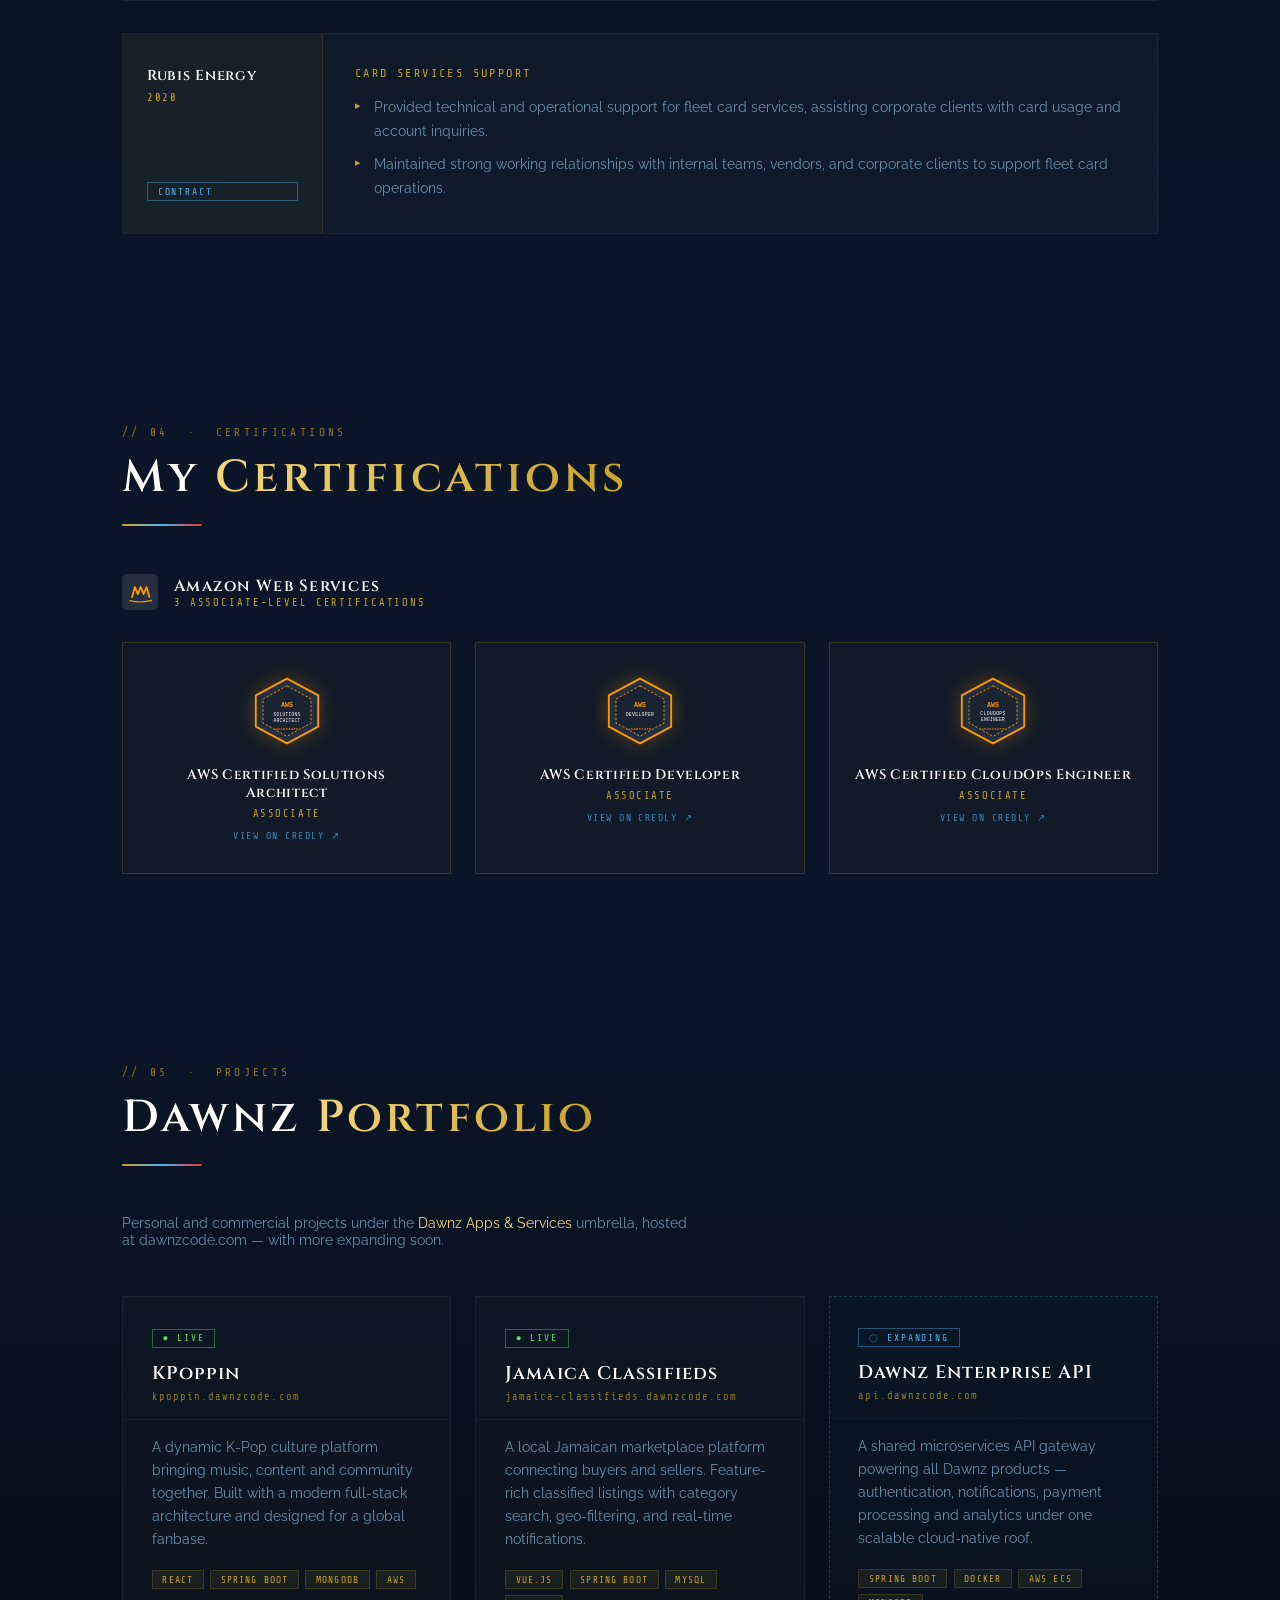
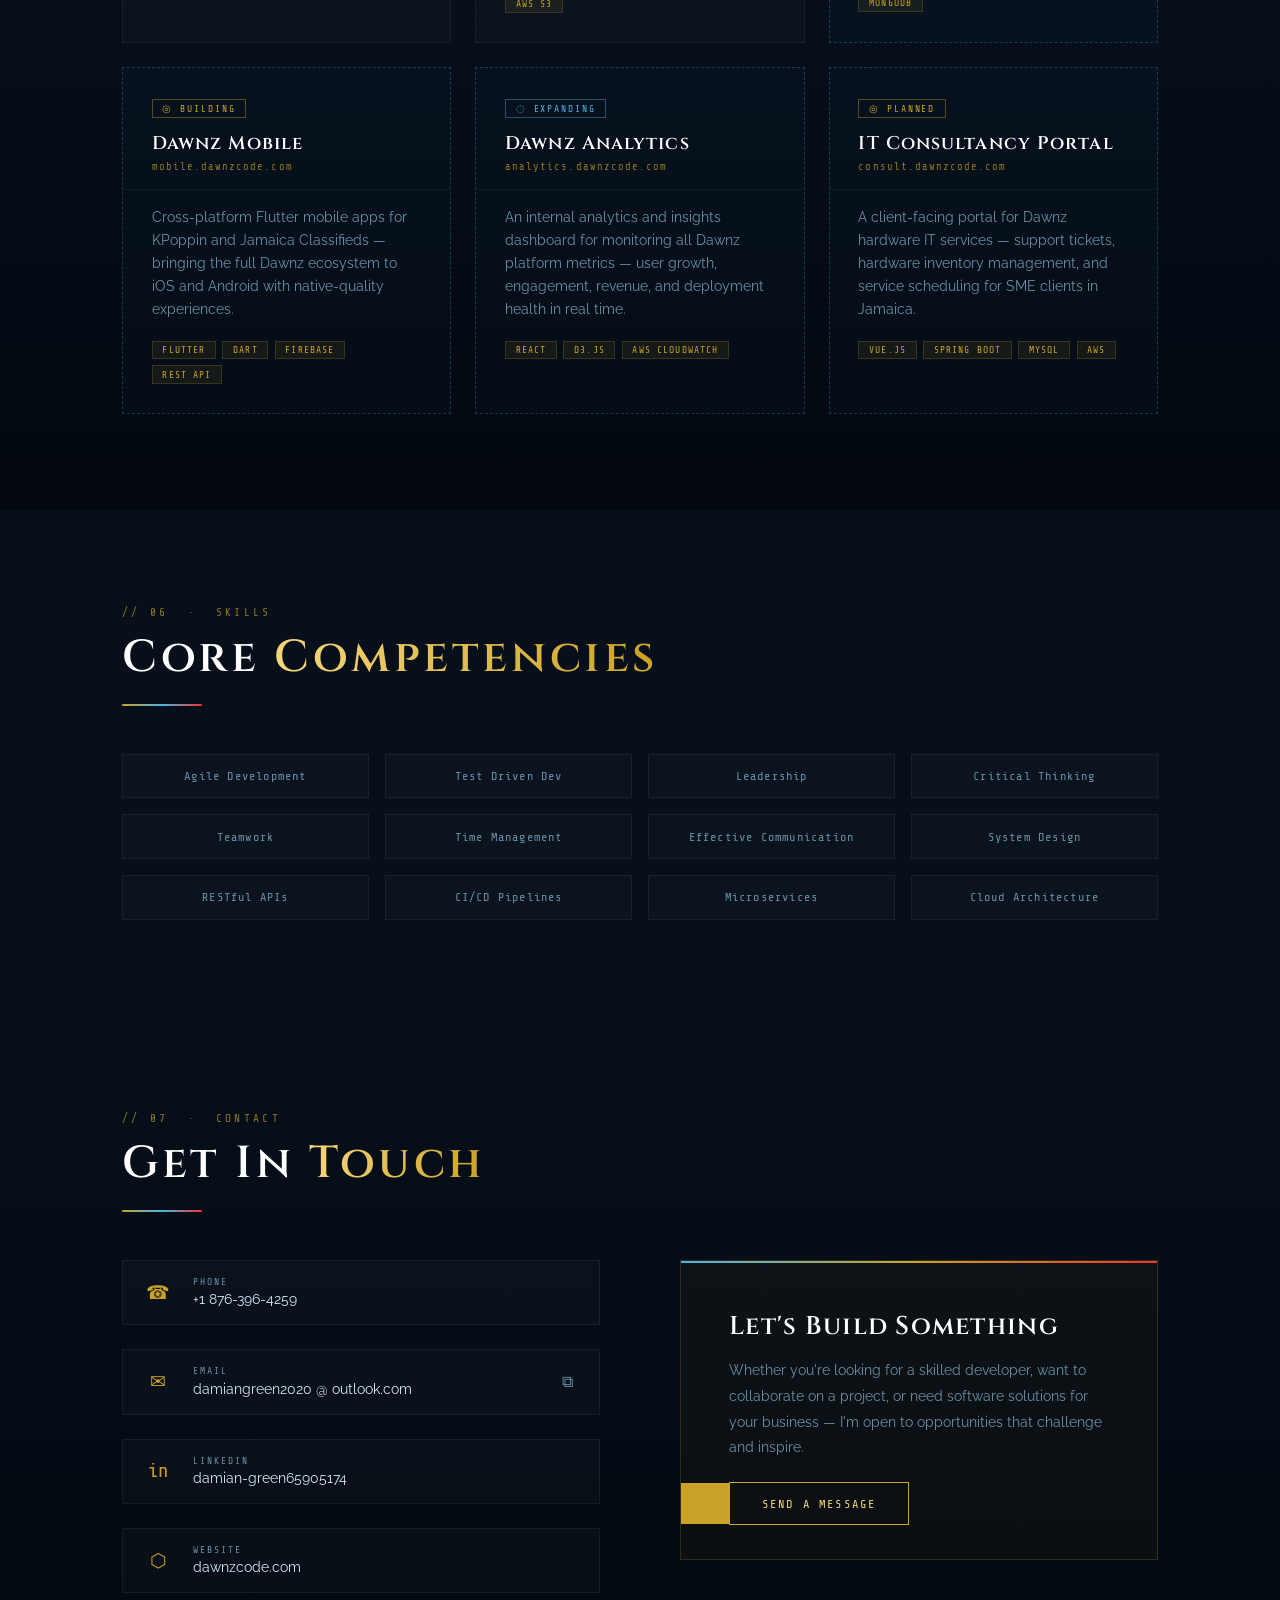
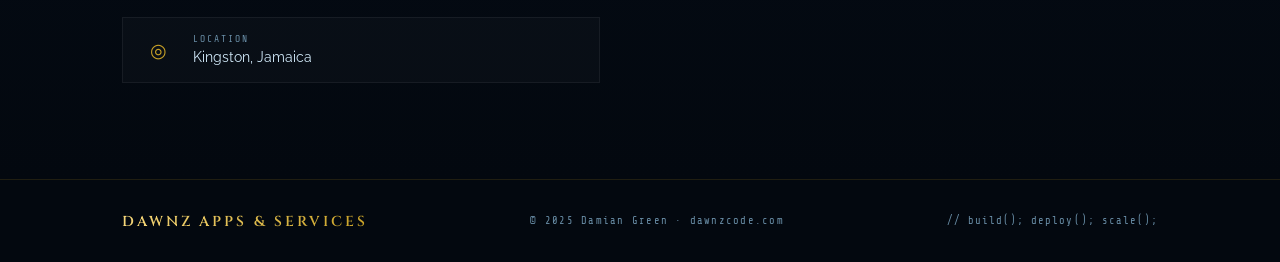
==== commit b97f24ae: "updated kpopin website" ====
--- a/index.html
+++ b/index.html
@@ -1250,7 +1250,7 @@
     </div>
     <div class="projects-grid">
 
-      <a href="https://kpoppin.dawnzcode.com" target="_blank" class="project-card reveal">
+      <a href="https://kpopin.dawnzcode.com" target="_blank" class="project-card reveal">
         <div class="project-header">
           <span class="project-tag live">● Live</span>
           <div class="project-name">KPoppin</div>
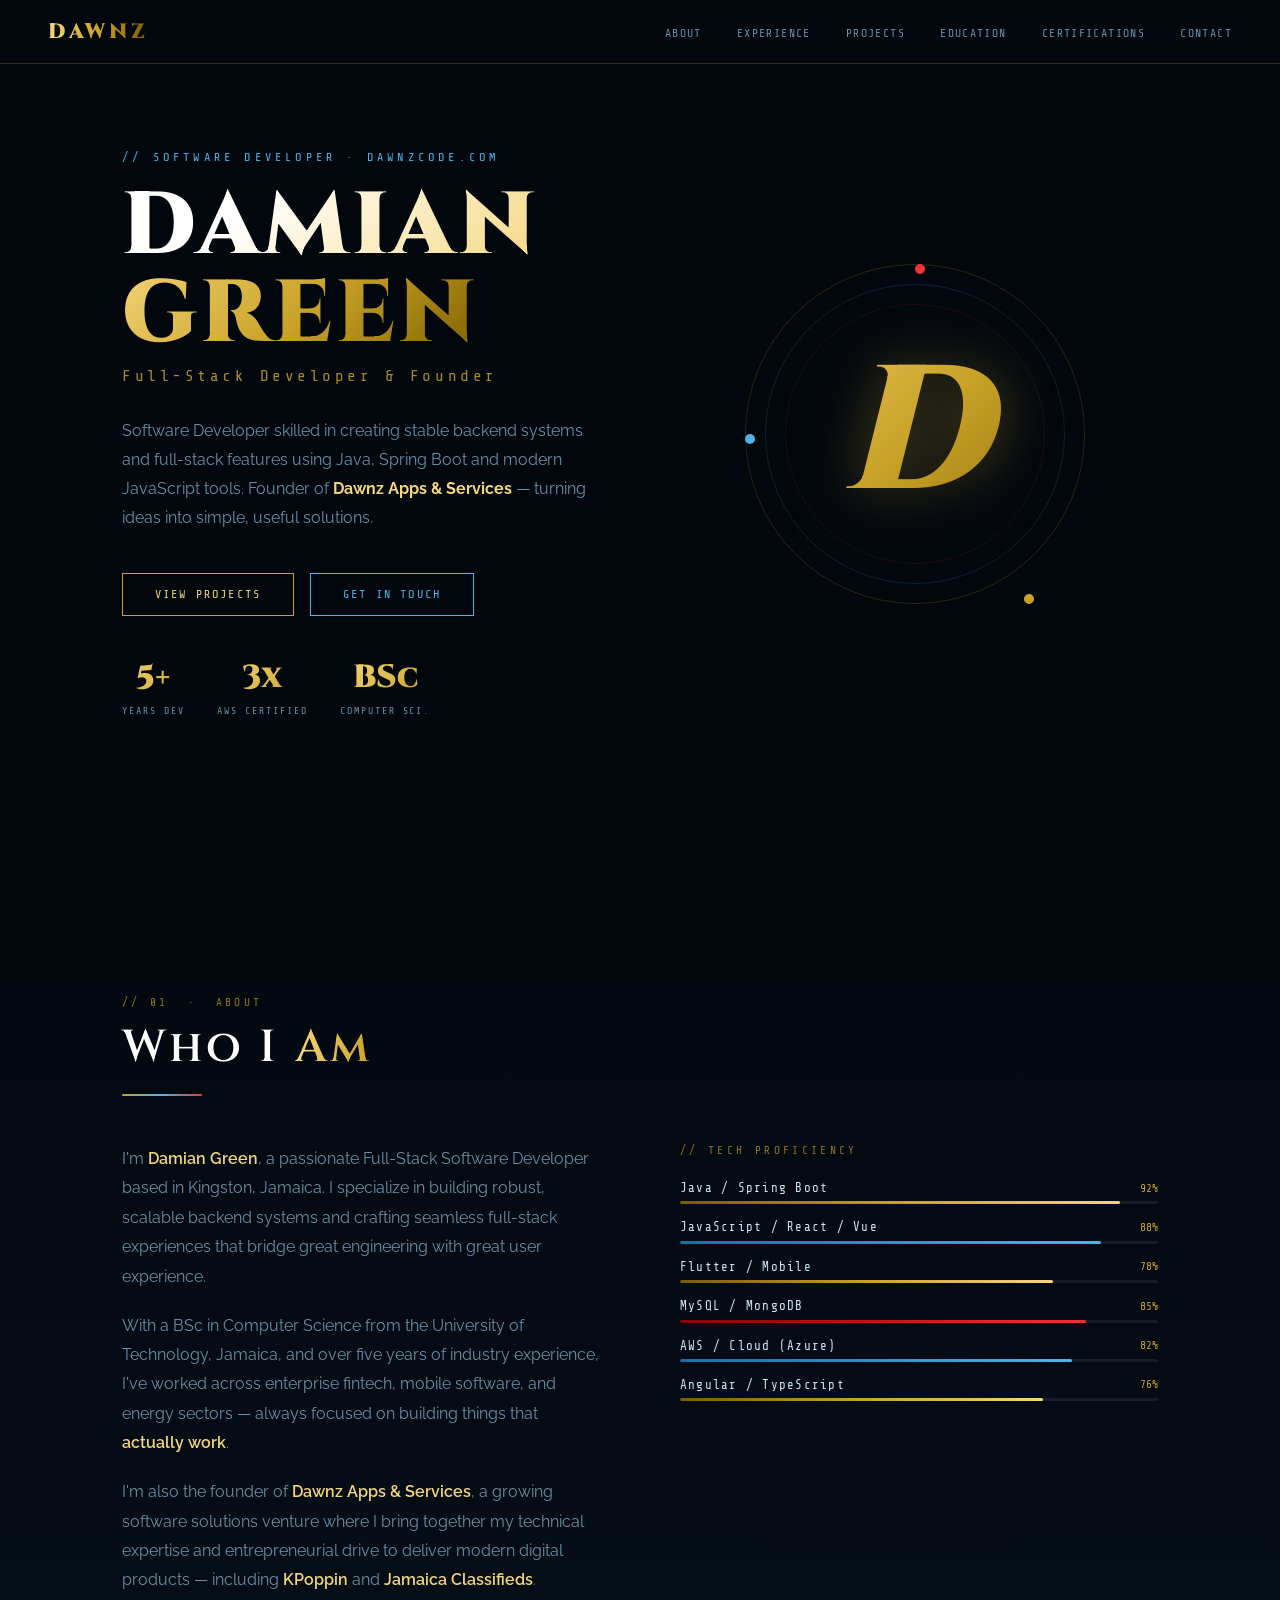
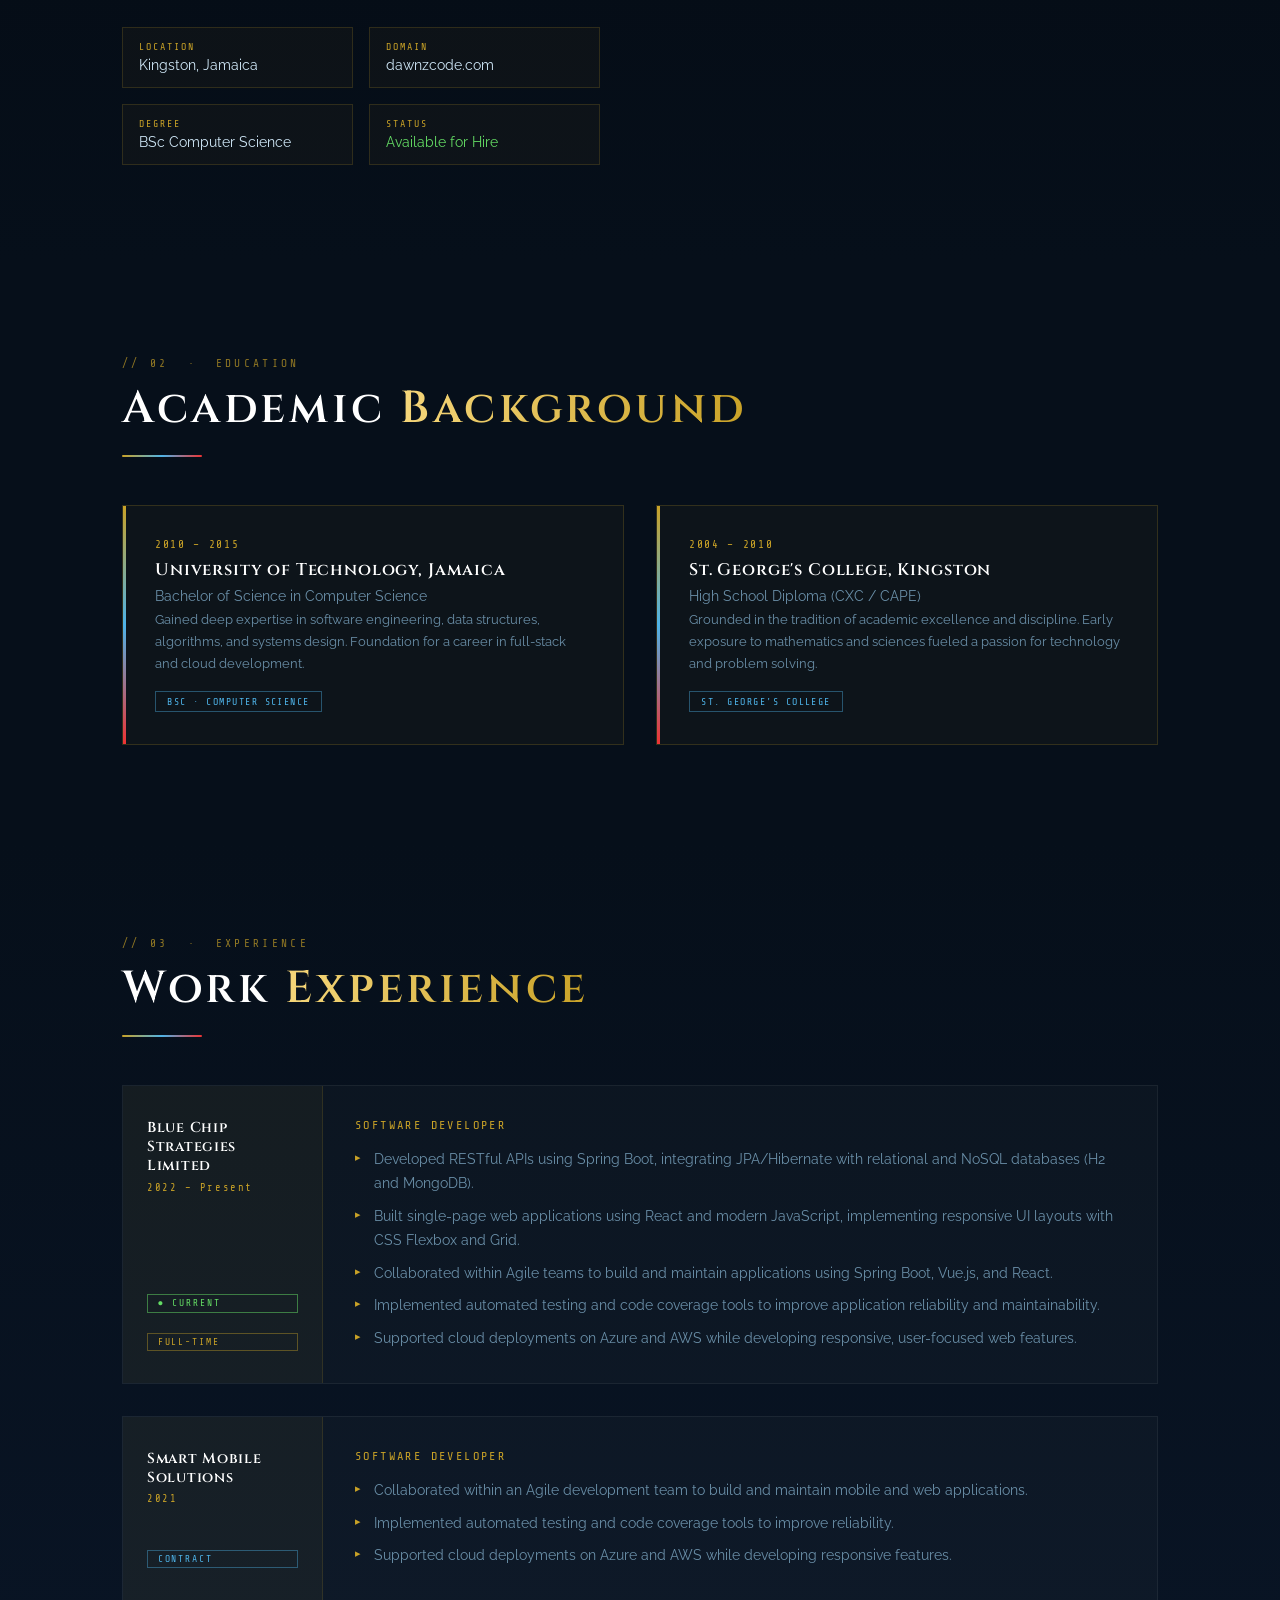
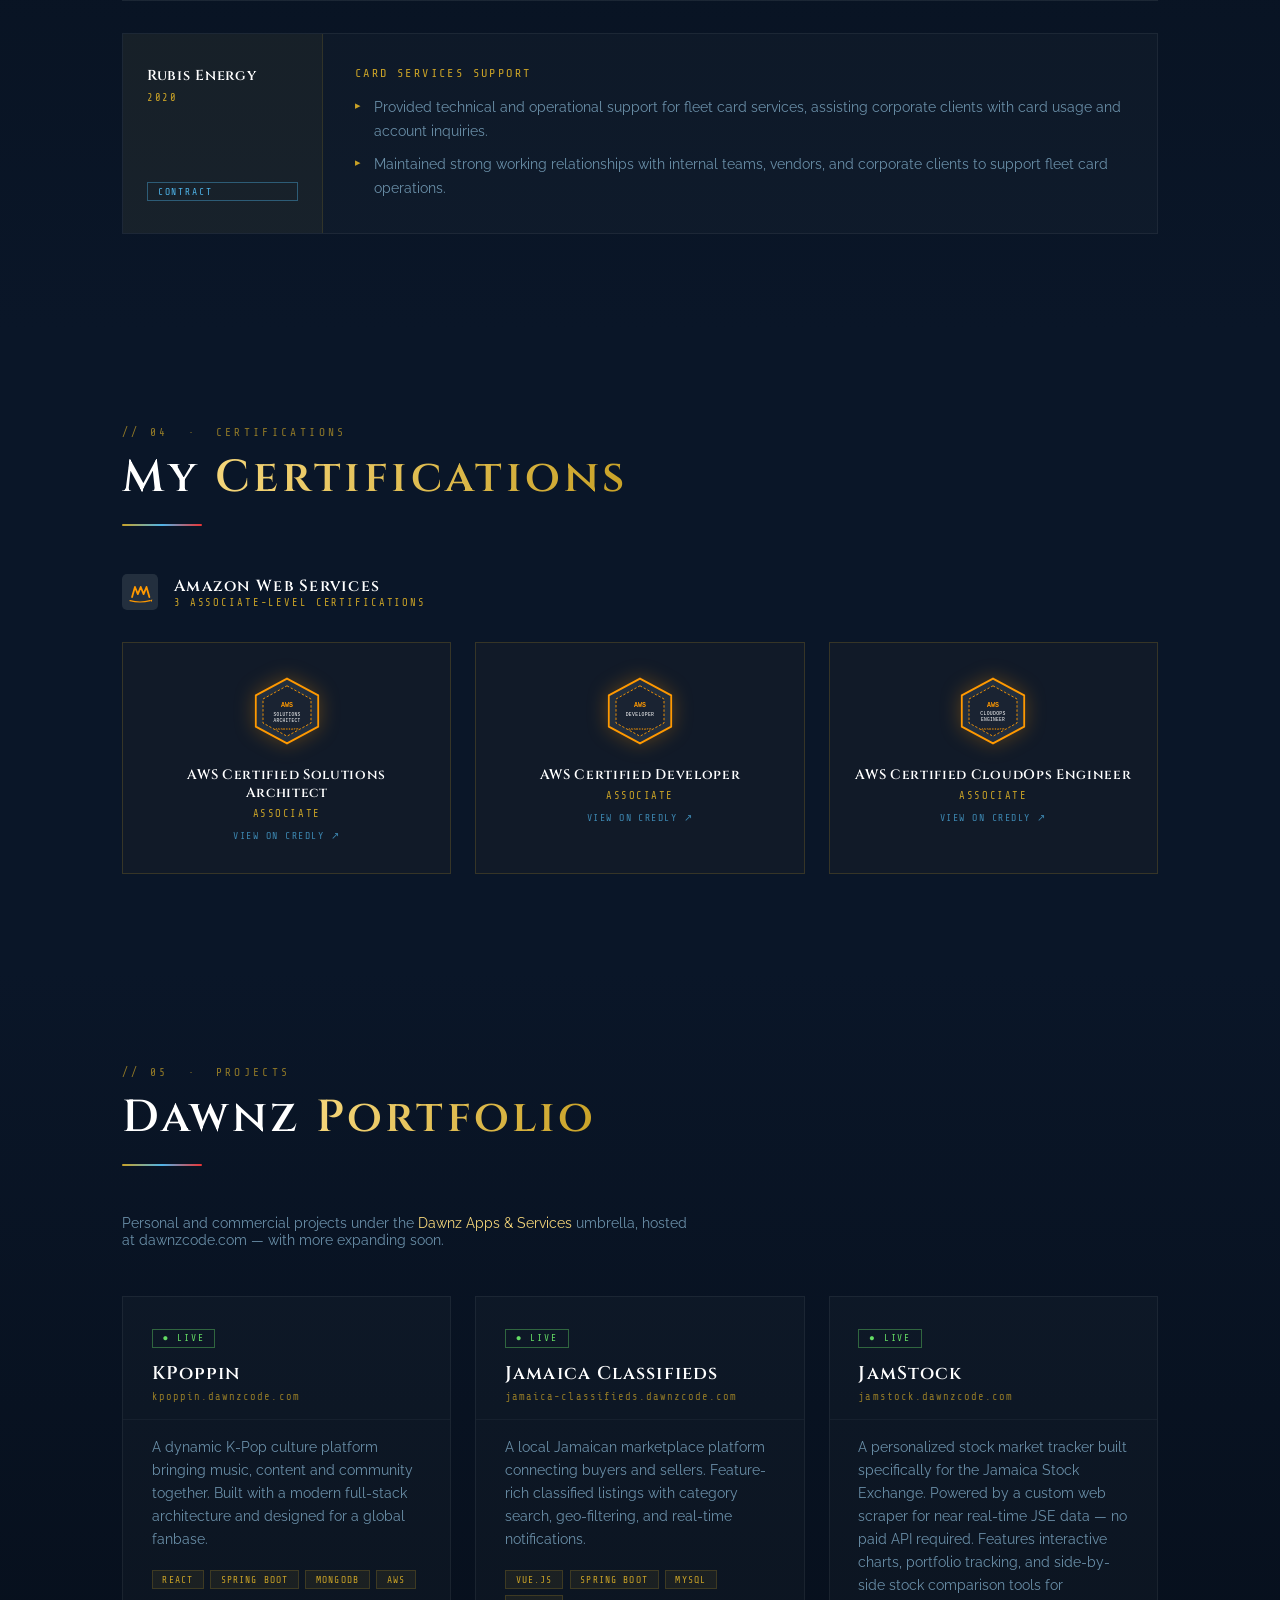
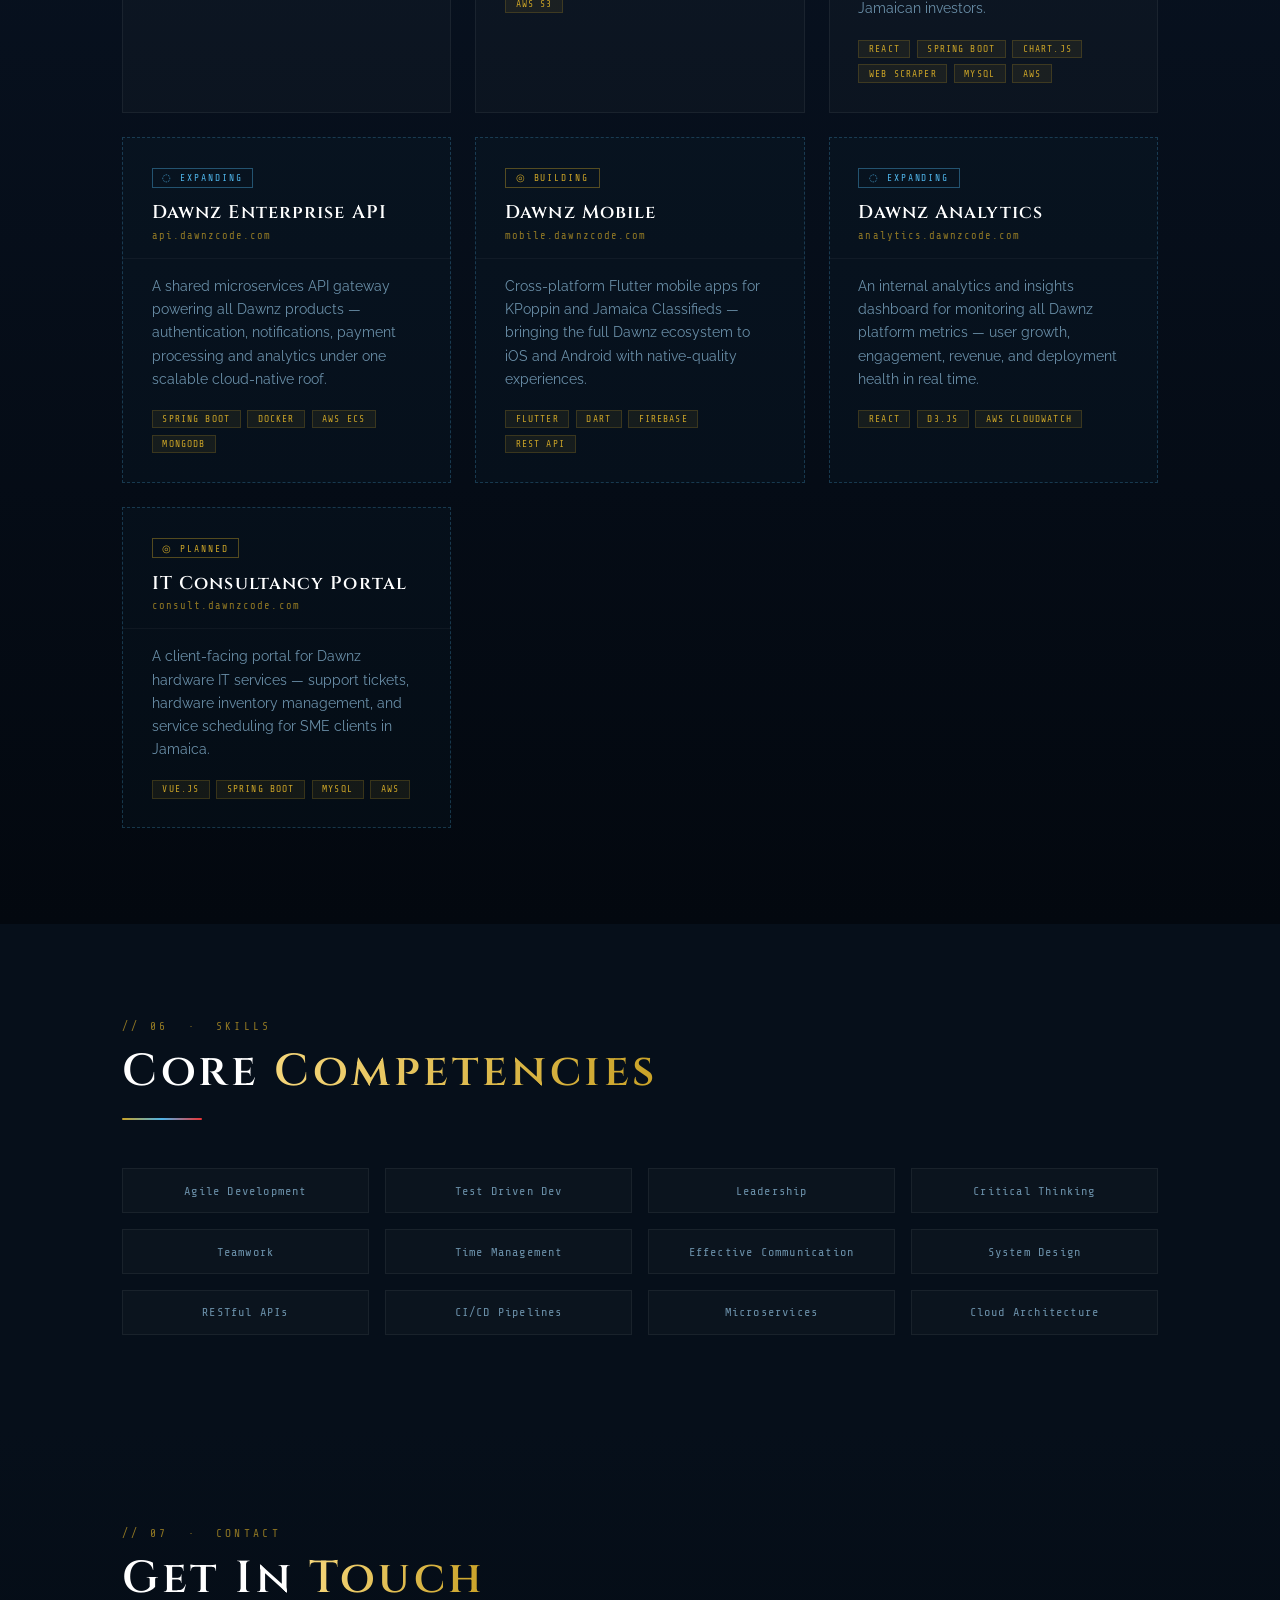
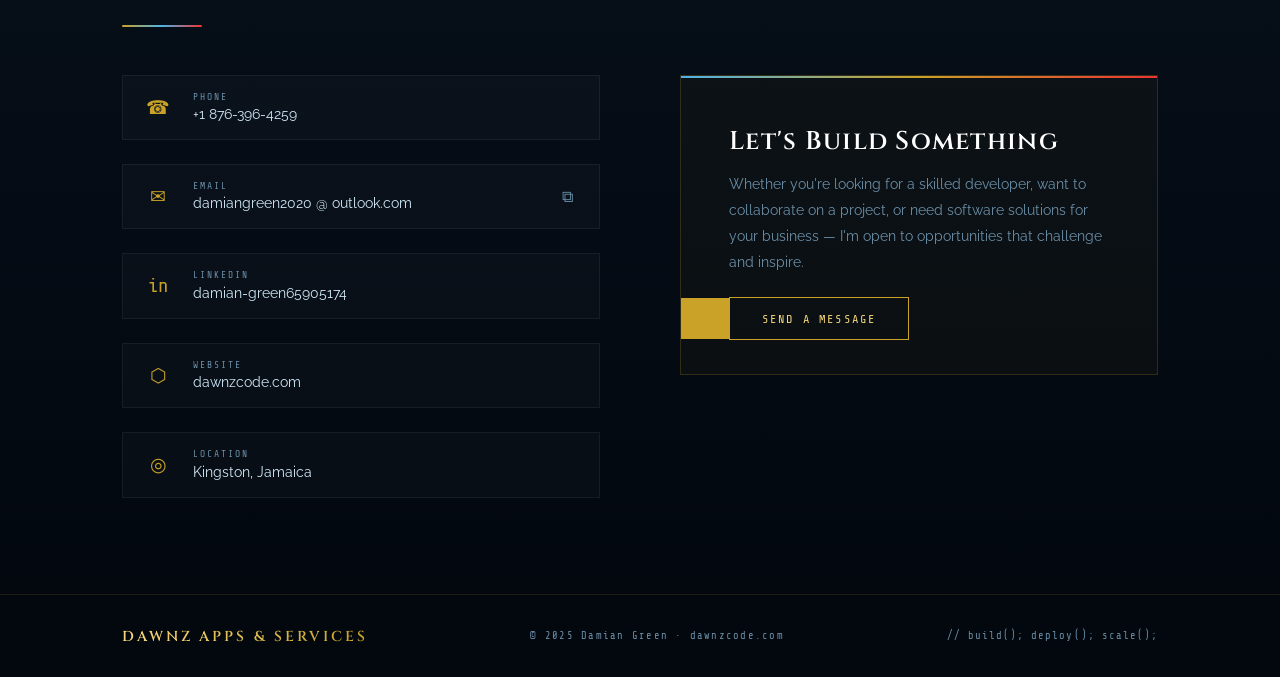
==== commit 1f6f4dcb: "added new project" ====
--- a/index.html
+++ b/index.html
@@ -1250,7 +1250,7 @@
     </div>
     <div class="projects-grid">
 
-      <a href="https://kpopin.dawnzcode.com" target="_blank" class="project-card reveal">
+      <a href="https://kpoppin.dawnzcode.com" target="_blank" class="project-card reveal">
         <div class="project-header">
           <span class="project-tag live">● Live</span>
           <div class="project-name">KPoppin</div>
@@ -1284,7 +1284,26 @@
         </div>
       </a>
 
-      <div class="project-card expansion-card reveal" style="transition-delay:0.24s">
+      <a href="https://jamstock.dawnzcode.com" target="_blank" class="project-card reveal" style="transition-delay:0.24s">
+        <div class="project-header">
+          <span class="project-tag live">● Live</span>
+          <div class="project-name">JamStock</div>
+          <div class="project-url">jamstock.dawnzcode.com</div>
+        </div>
+        <div class="project-body">
+          <p class="project-desc">A personalized stock market tracker built specifically for the Jamaica Stock Exchange. Powered by a custom web scraper for near real-time JSE data — no paid API required. Features interactive charts, portfolio tracking, and side-by-side stock comparison tools for Jamaican investors.</p>
+          <div class="project-tech">
+            <span class="tech-pill">React</span>
+            <span class="tech-pill">Spring Boot</span>
+            <span class="tech-pill">Chart.js</span>
+            <span class="tech-pill">Web Scraper</span>
+            <span class="tech-pill">MySQL</span>
+            <span class="tech-pill">AWS</span>
+          </div>
+        </div>
+      </a>
+
+      <div class="project-card expansion-card reveal" style="transition-delay:0.36s">
         <div class="project-header">
           <span class="project-tag expand">◌ Expanding</span>
           <div class="project-name">Dawnz Enterprise API</div>
@@ -1301,7 +1320,7 @@
         </div>
       </div>
 
-      <div class="project-card expansion-card reveal" style="transition-delay:0.36s">
+      <div class="project-card expansion-card reveal" style="transition-delay:0.48s">
         <div class="project-header">
           <span class="project-tag build">◎ Building</span>
           <div class="project-name">Dawnz Mobile</div>
@@ -1318,7 +1337,7 @@
         </div>
       </div>
 
-      <div class="project-card expansion-card reveal" style="transition-delay:0.48s">
+      <div class="project-card expansion-card reveal" style="transition-delay:0.60s">
         <div class="project-header">
           <span class="project-tag expand">◌ Expanding</span>
           <div class="project-name">Dawnz Analytics</div>
@@ -1334,7 +1353,7 @@
         </div>
       </div>
 
-      <div class="project-card expansion-card reveal" style="transition-delay:0.6s">
+      <div class="project-card expansion-card reveal" style="transition-delay:0.72s">
         <div class="project-header">
           <span class="project-tag build">◎ Planned</span>
           <div class="project-name">IT Consultancy Portal</div>
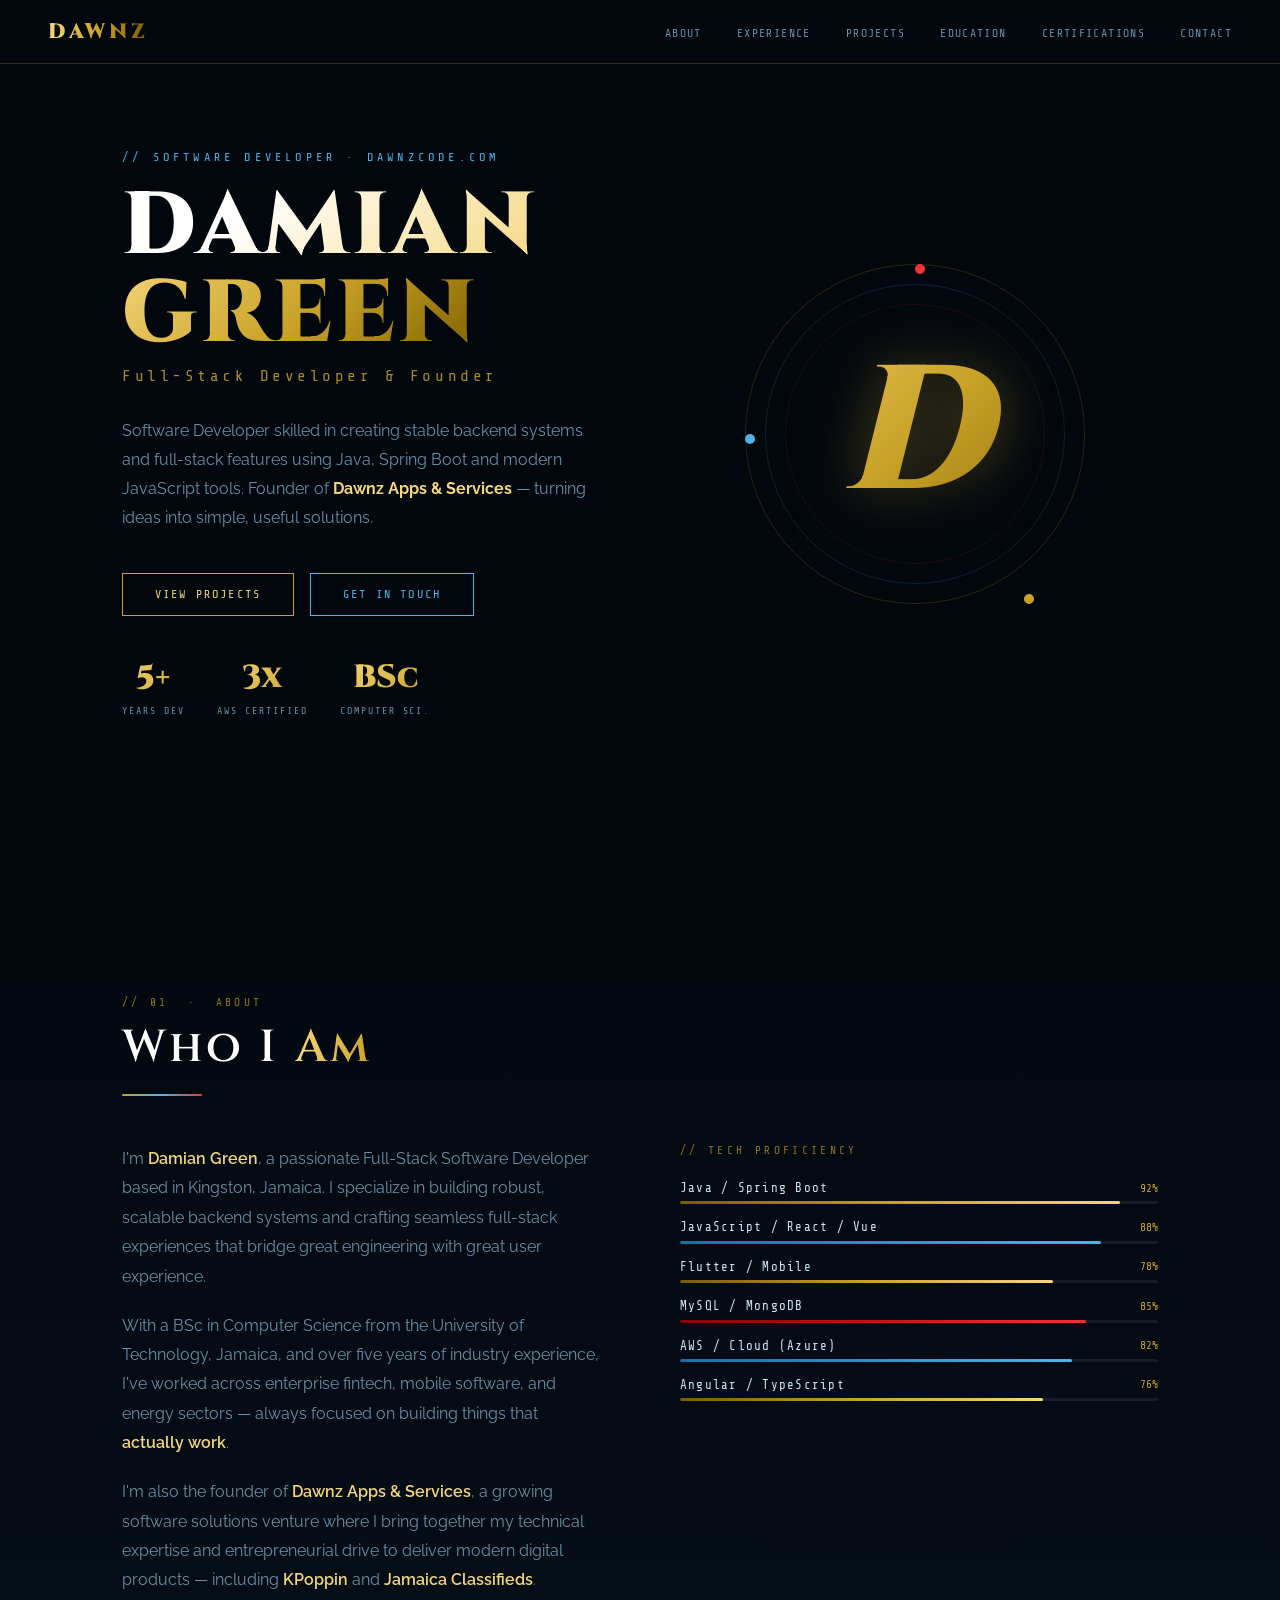
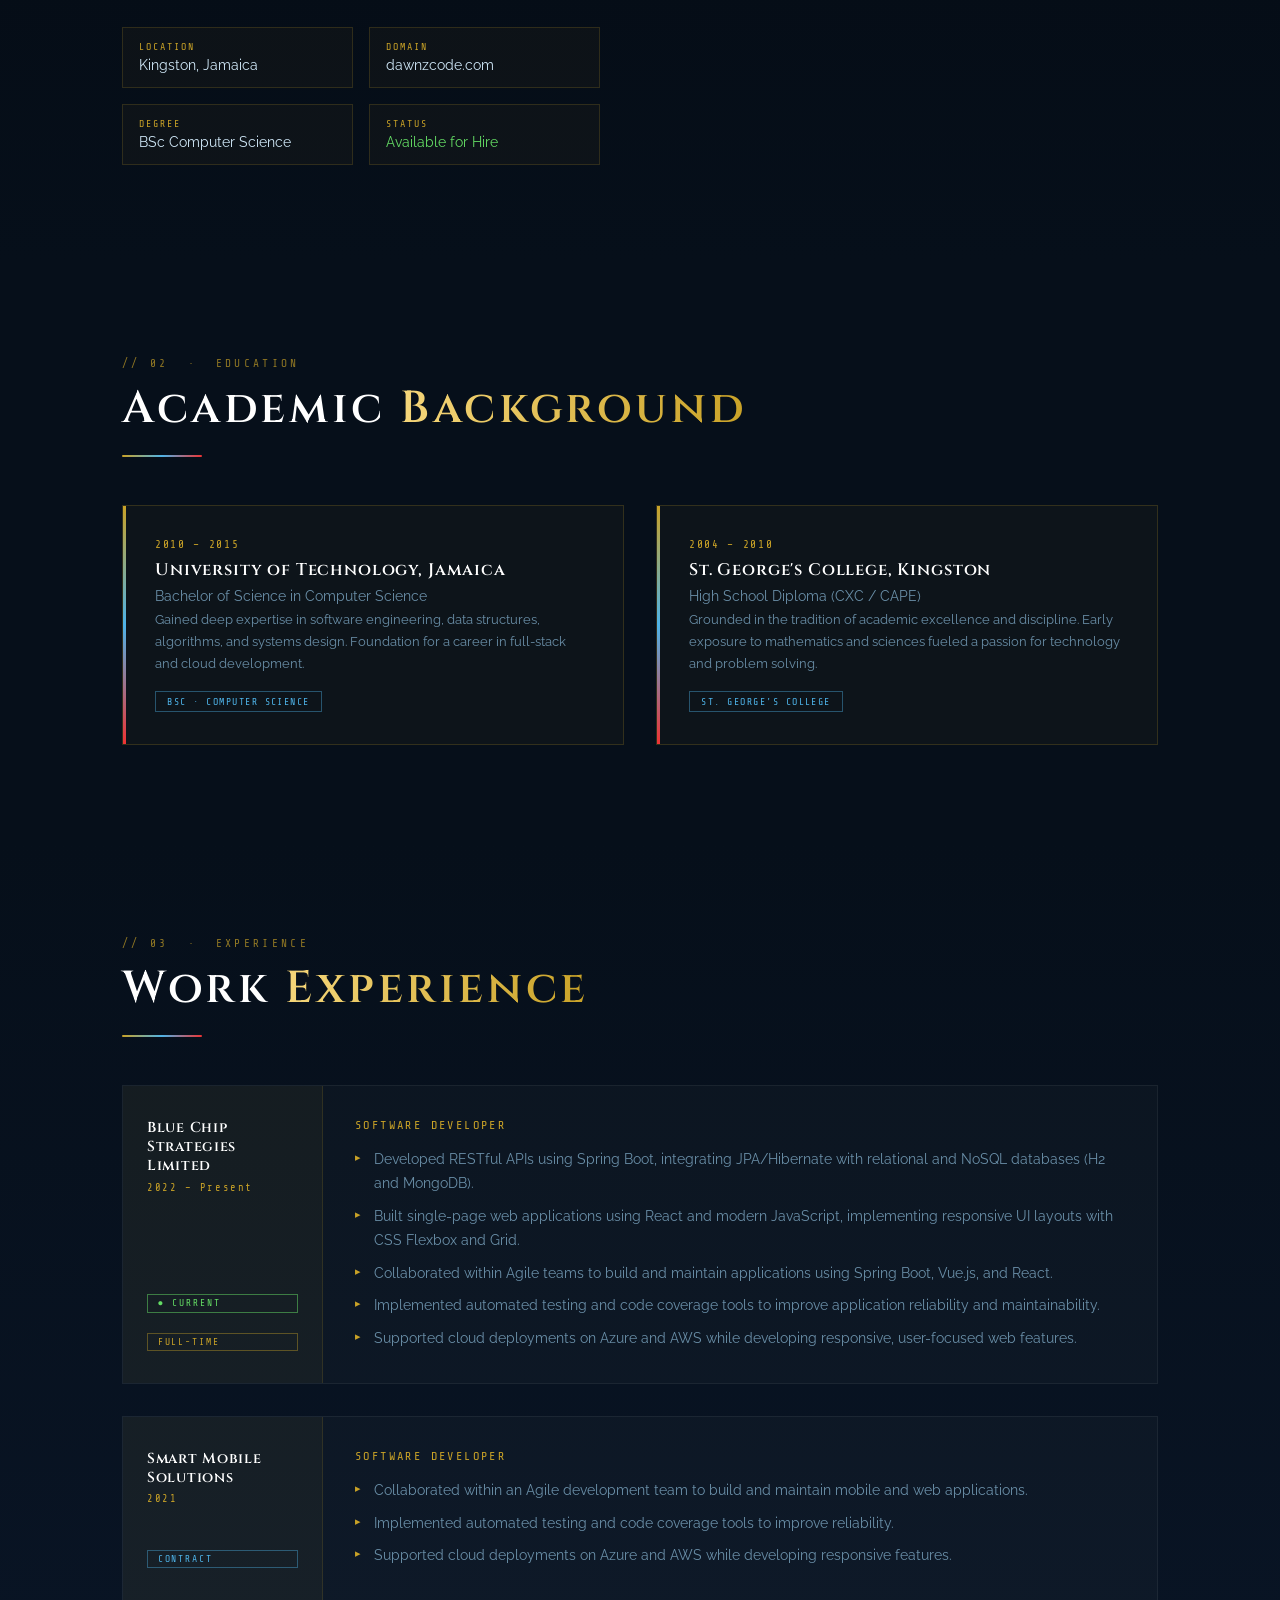
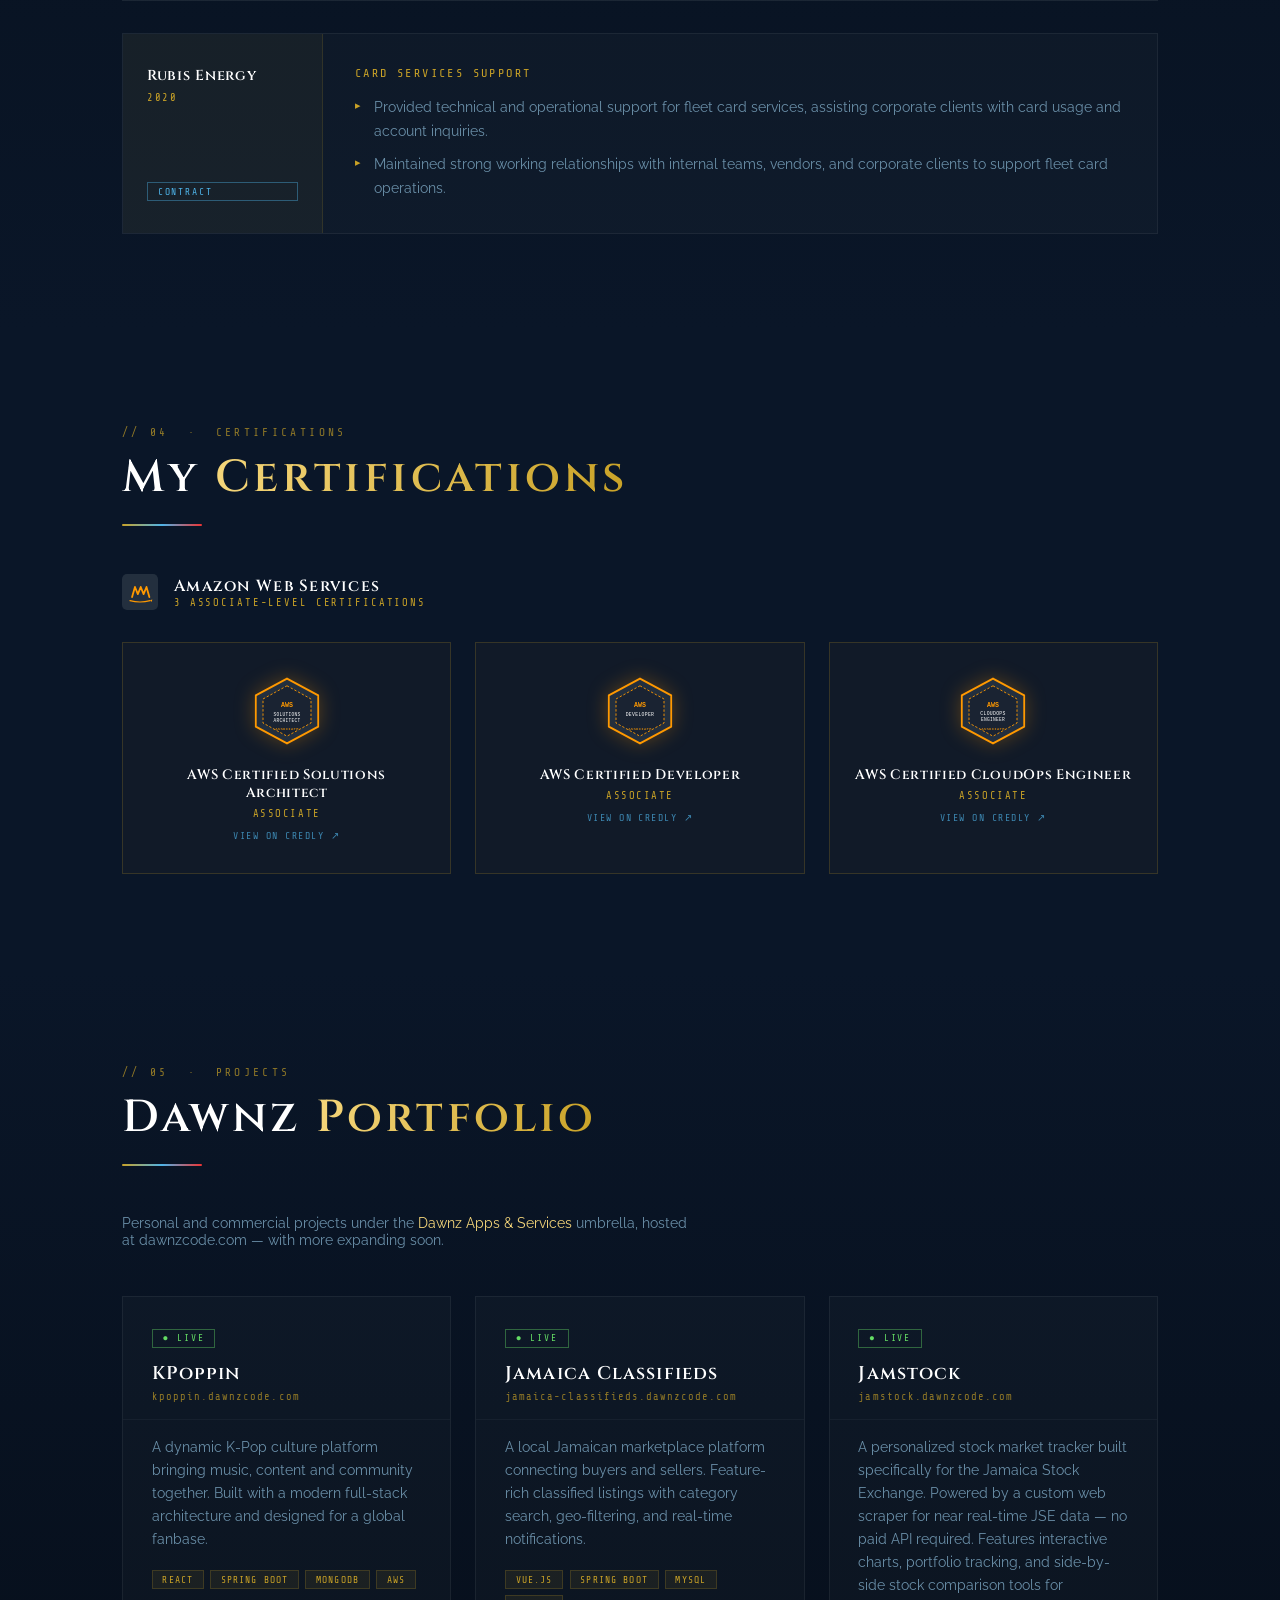
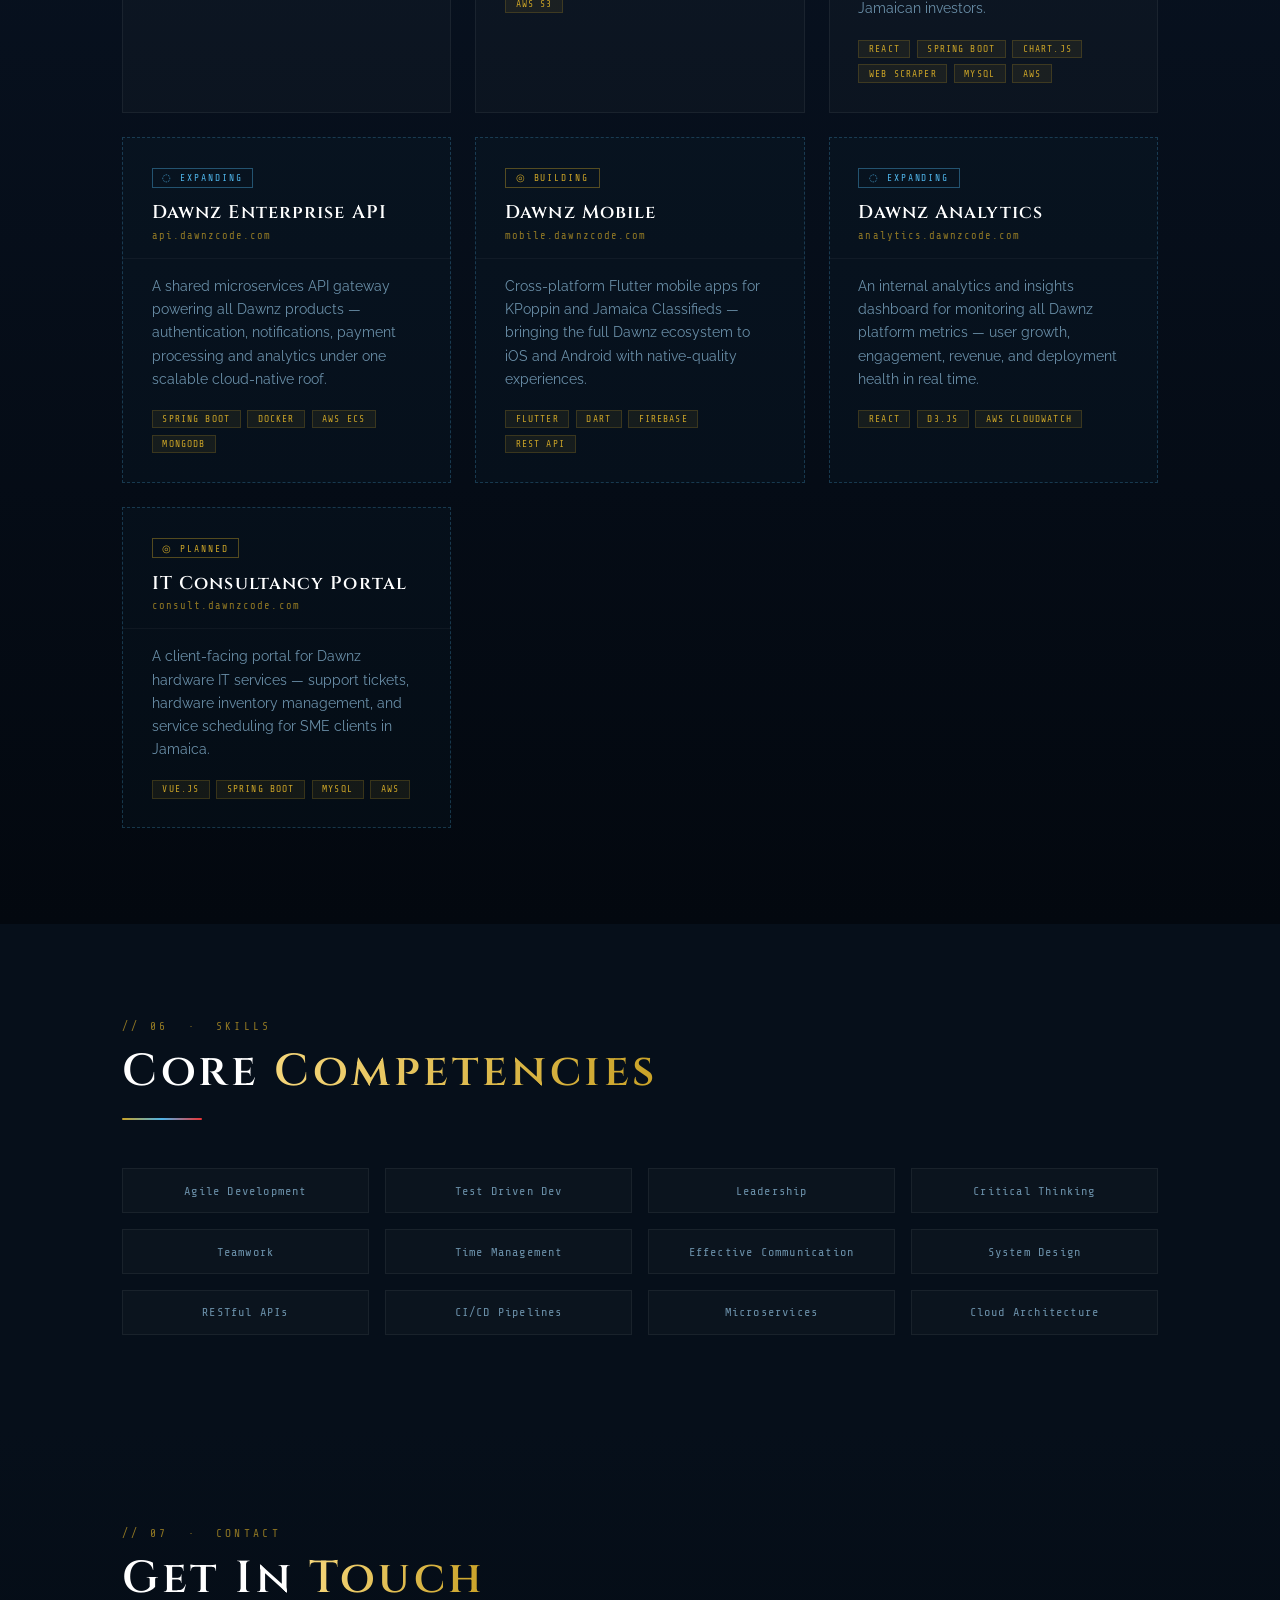
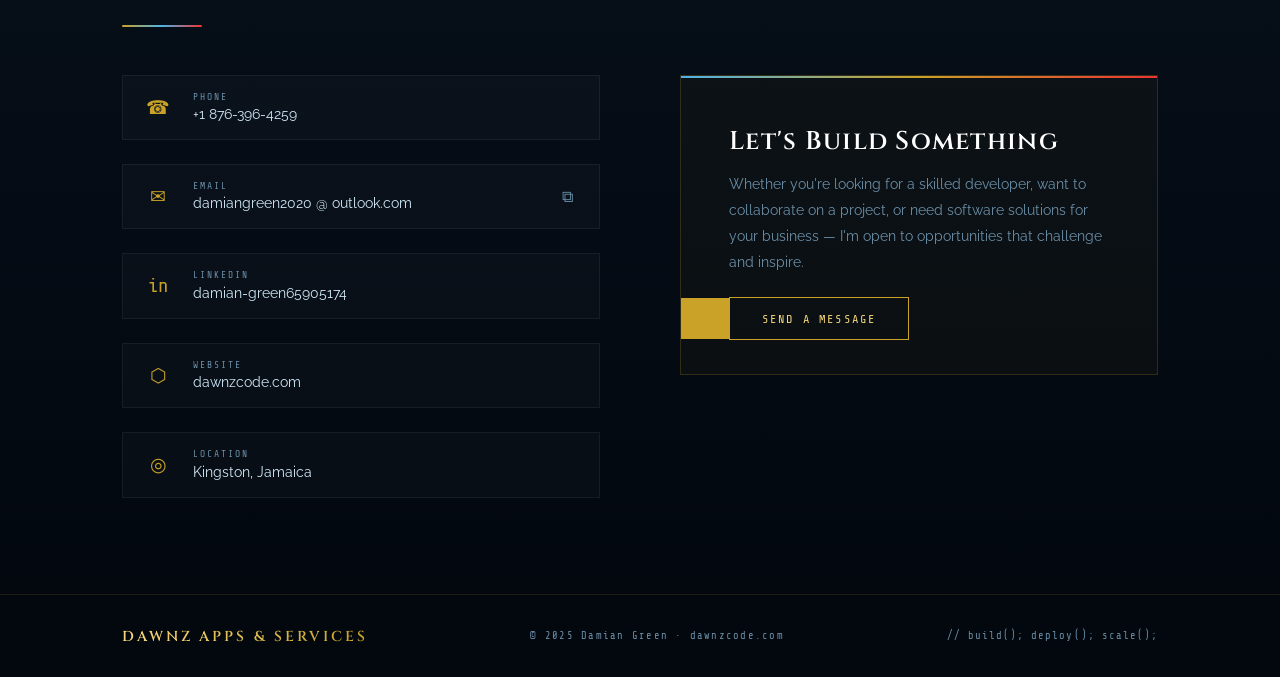
==== commit e4f77ae4: "fixed typo in jamstock" ====
--- a/index.html
+++ b/index.html
@@ -1287,7 +1287,7 @@
       <a href="https://jamstock.dawnzcode.com" target="_blank" class="project-card reveal" style="transition-delay:0.24s">
         <div class="project-header">
           <span class="project-tag live">● Live</span>
-          <div class="project-name">JamStock</div>
+          <div class="project-name">Jamstock</div>
           <div class="project-url">jamstock.dawnzcode.com</div>
         </div>
         <div class="project-body">
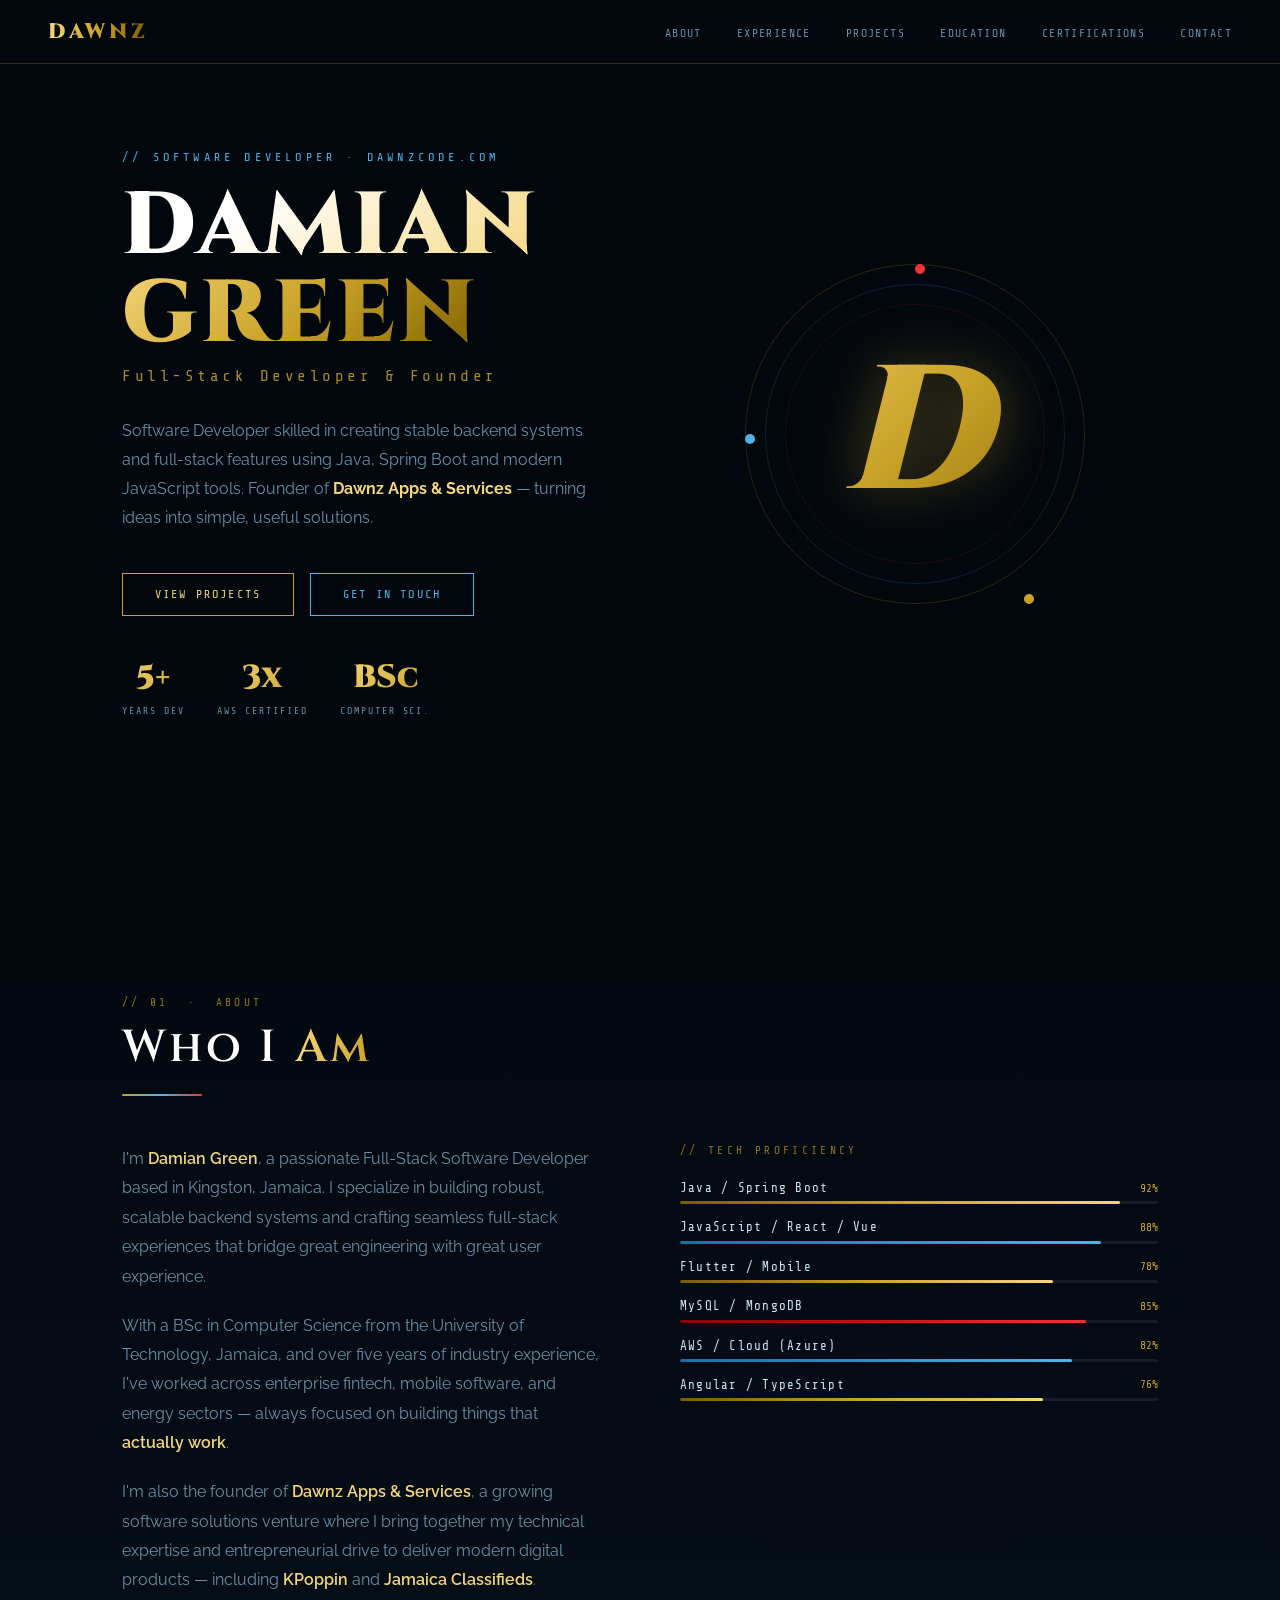
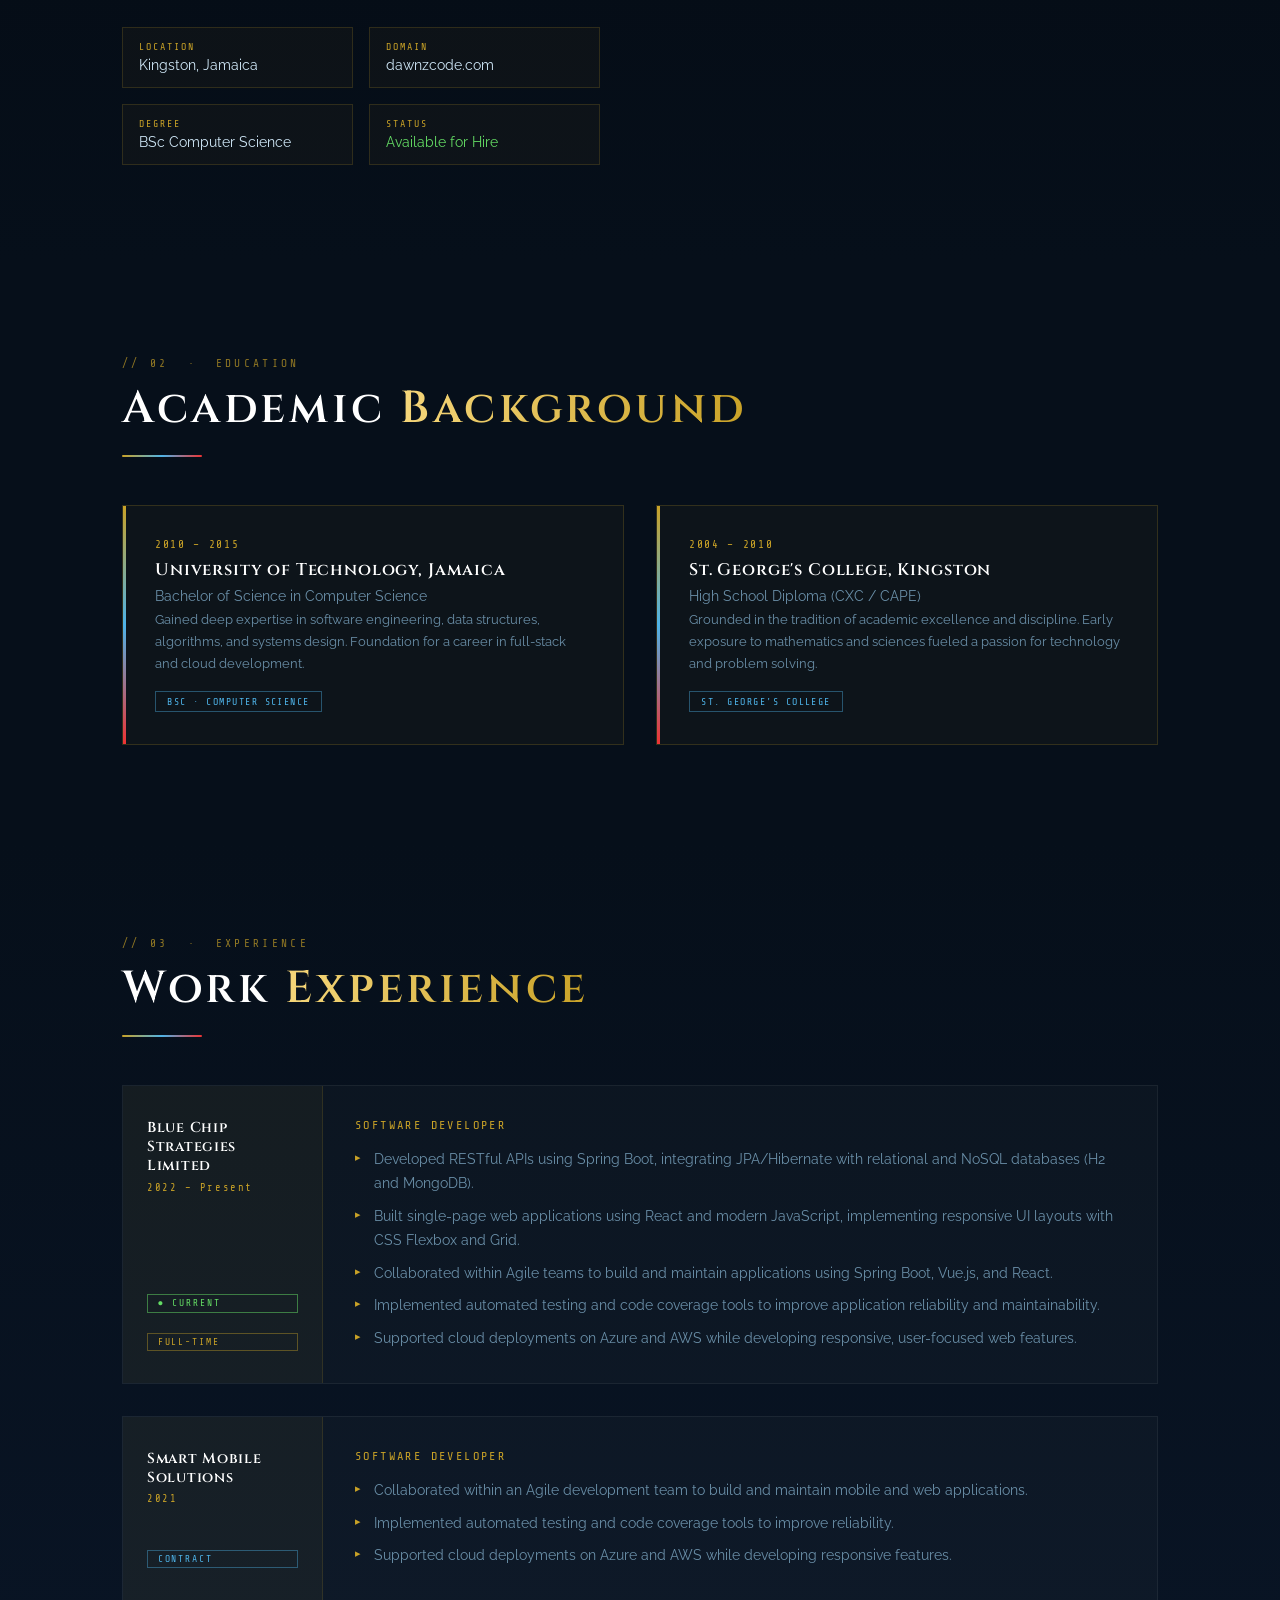
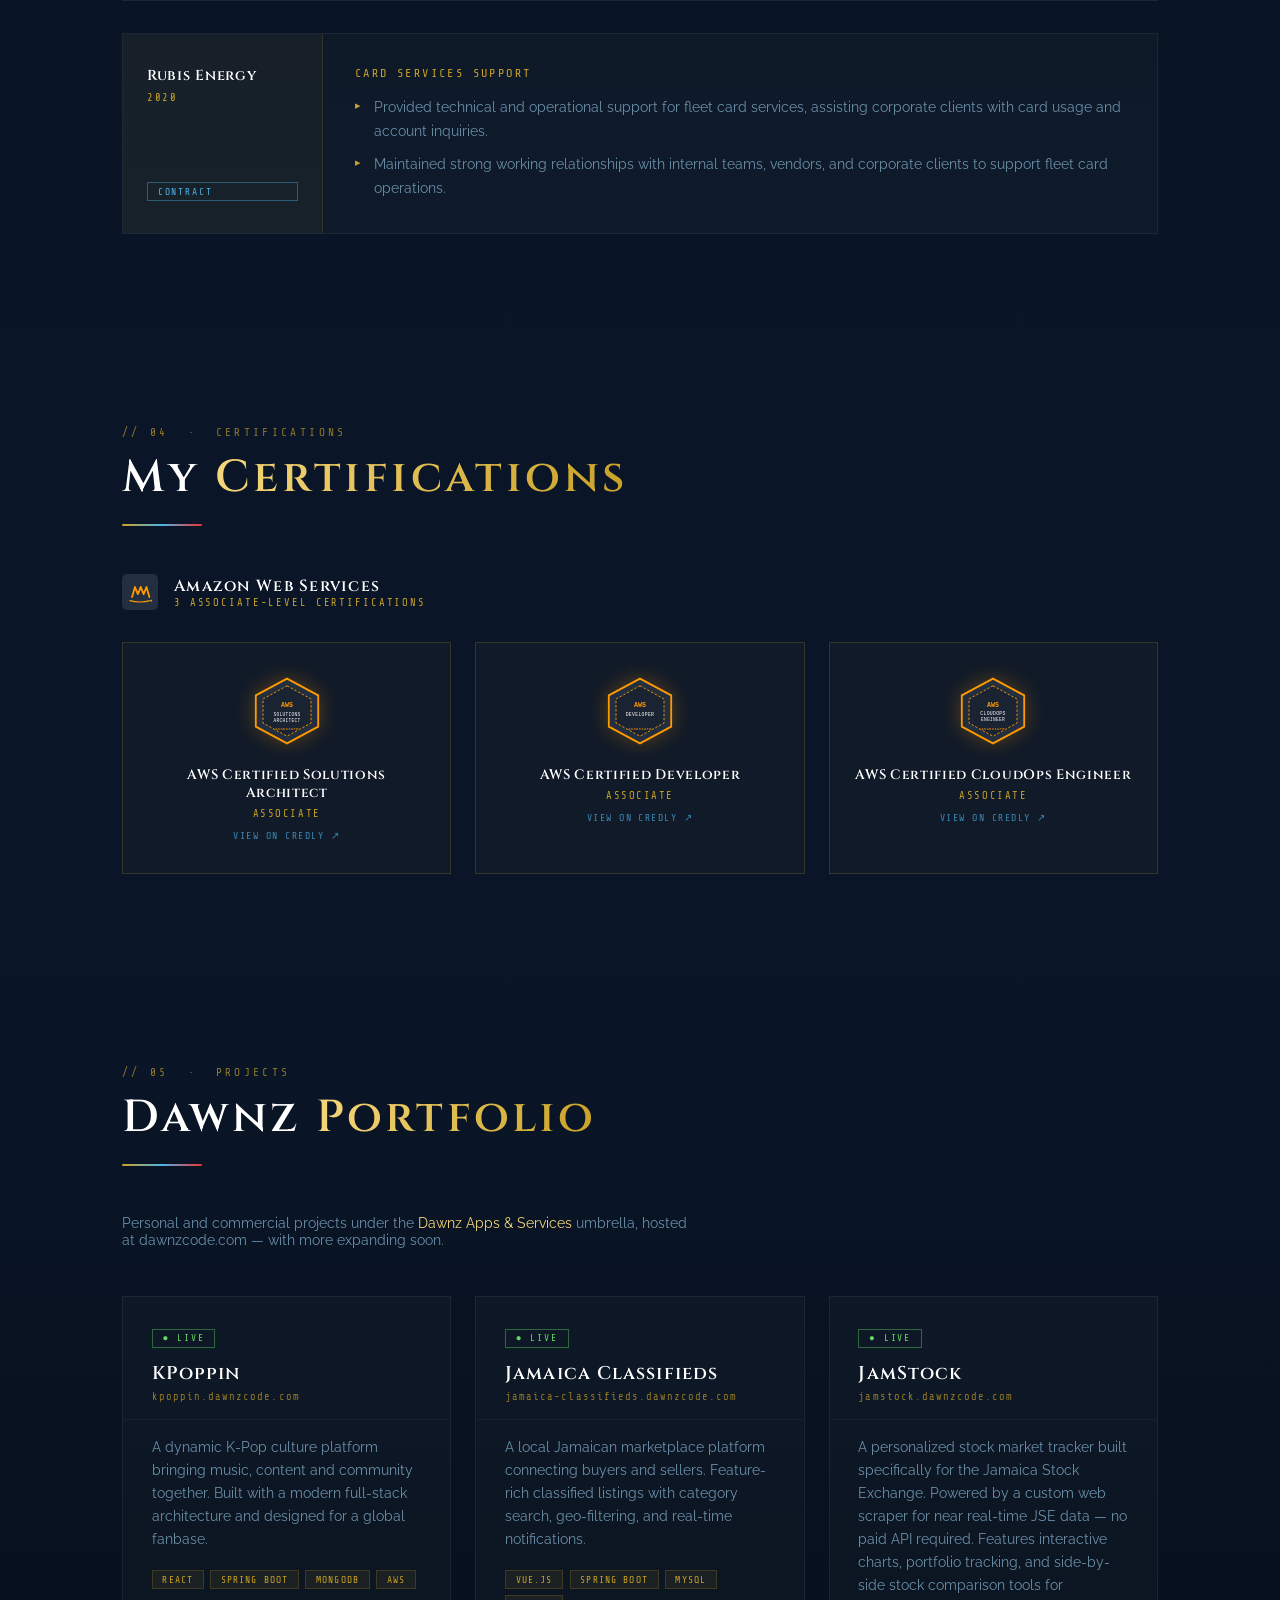
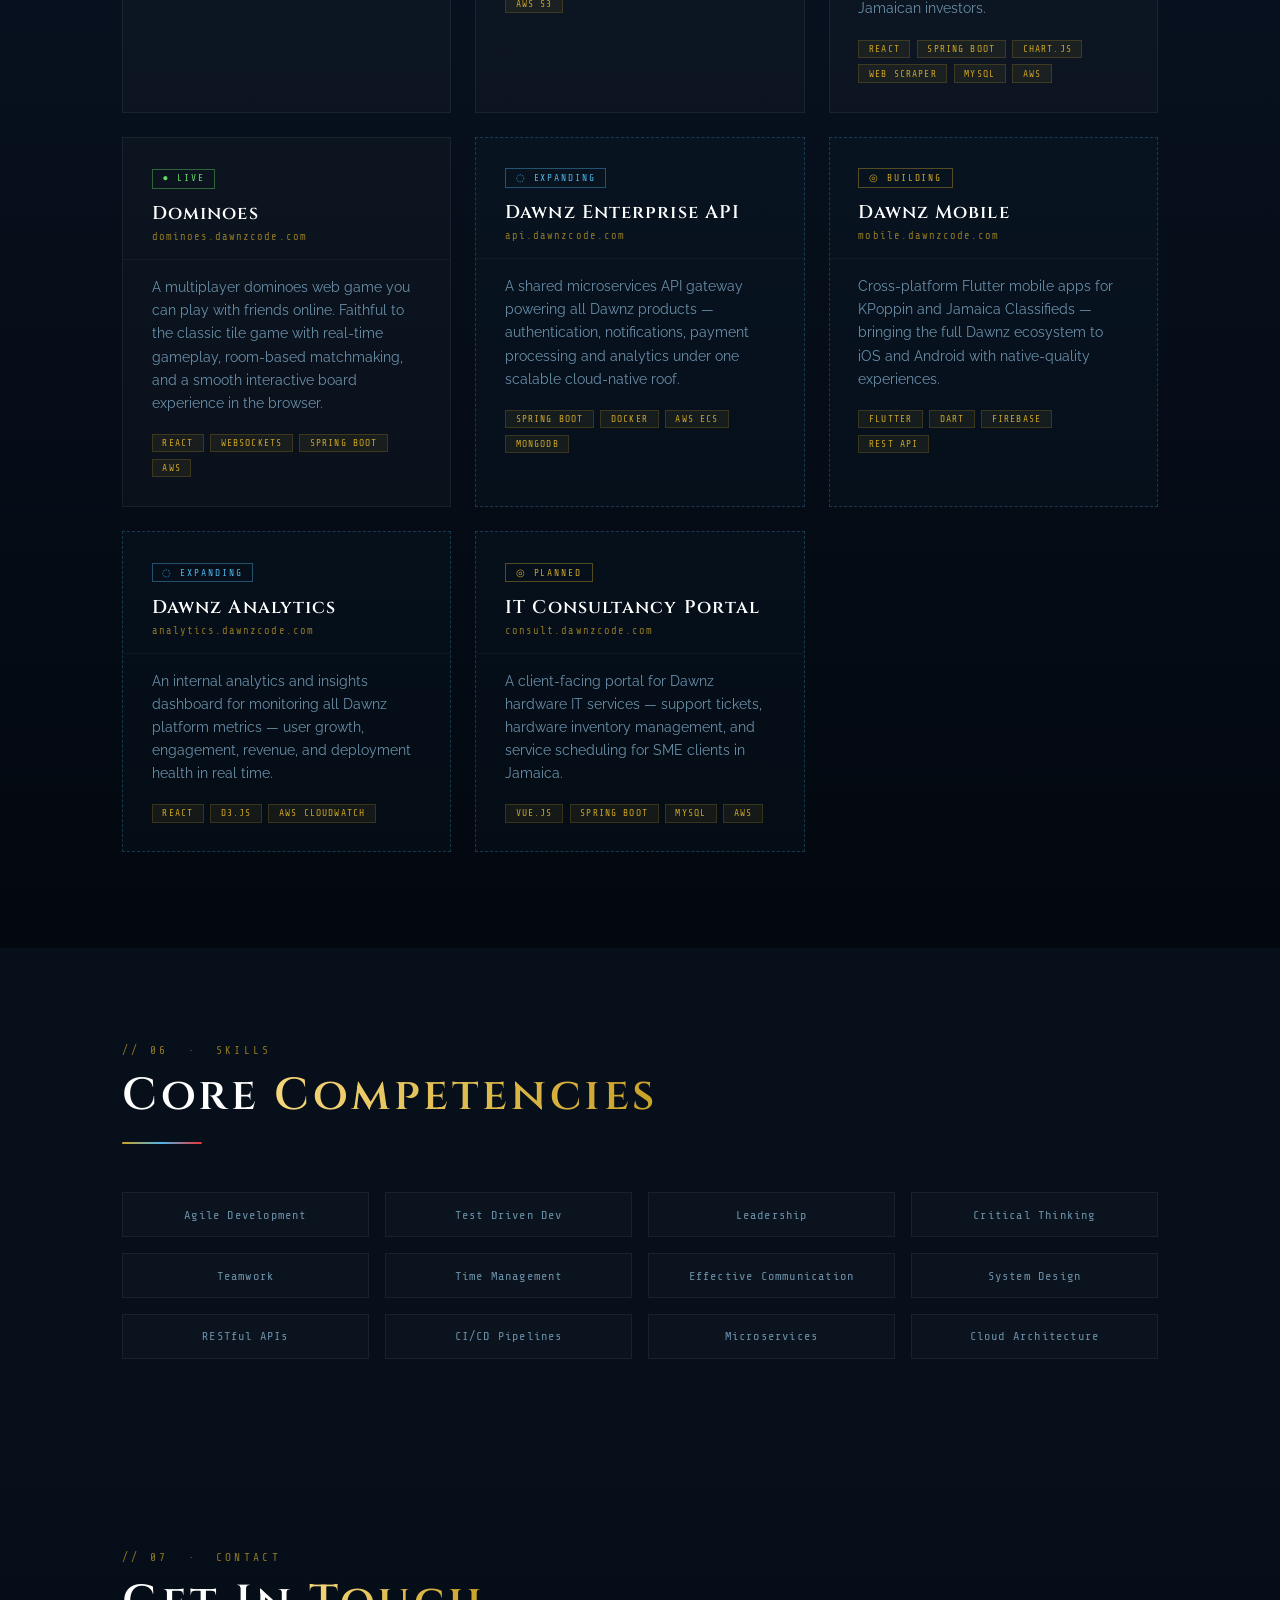
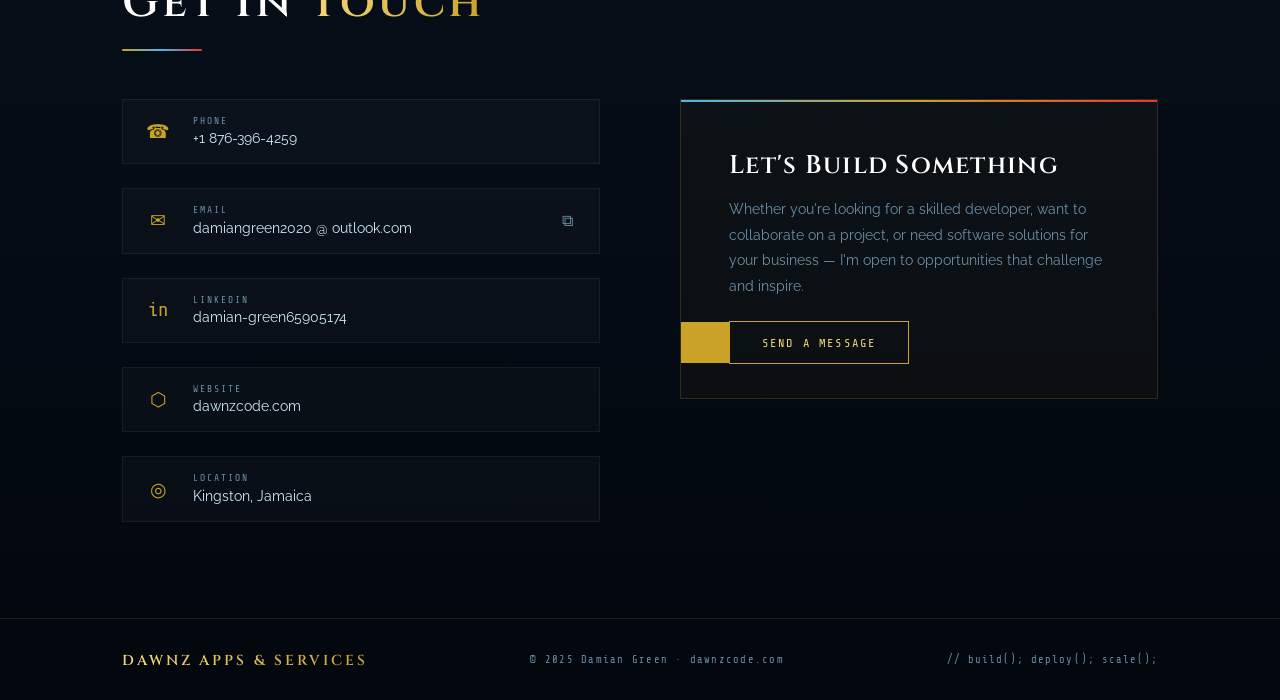
==== commit b5b17553: "added dominoes" ====
--- a/index.html
+++ b/index.html
@@ -1287,7 +1287,7 @@
       <a href="https://jamstock.dawnzcode.com" target="_blank" class="project-card reveal" style="transition-delay:0.24s">
         <div class="project-header">
           <span class="project-tag live">● Live</span>
-          <div class="project-name">Jamstock</div>
+          <div class="project-name">JamStock</div>
           <div class="project-url">jamstock.dawnzcode.com</div>
         </div>
         <div class="project-body">
@@ -1303,7 +1303,24 @@
         </div>
       </a>
 
-      <div class="project-card expansion-card reveal" style="transition-delay:0.36s">
+      <a href="https://dominoes.dawnzcode.com" target="_blank" class="project-card reveal" style="transition-delay:0.36s">
+        <div class="project-header">
+          <span class="project-tag live">● Live</span>
+          <div class="project-name">Dominoes</div>
+          <div class="project-url">dominoes.dawnzcode.com</div>
+        </div>
+        <div class="project-body">
+          <p class="project-desc">A multiplayer dominoes web game you can play with friends online. Faithful to the classic tile game with real-time gameplay, room-based matchmaking, and a smooth interactive board experience in the browser.</p>
+          <div class="project-tech">
+            <span class="tech-pill">React</span>
+            <span class="tech-pill">WebSockets</span>
+            <span class="tech-pill">Spring Boot</span>
+            <span class="tech-pill">AWS</span>
+          </div>
+        </div>
+      </a>
+
+      <div class="project-card expansion-card reveal" style="transition-delay:0.48s">
         <div class="project-header">
           <span class="project-tag expand">◌ Expanding</span>
           <div class="project-name">Dawnz Enterprise API</div>
